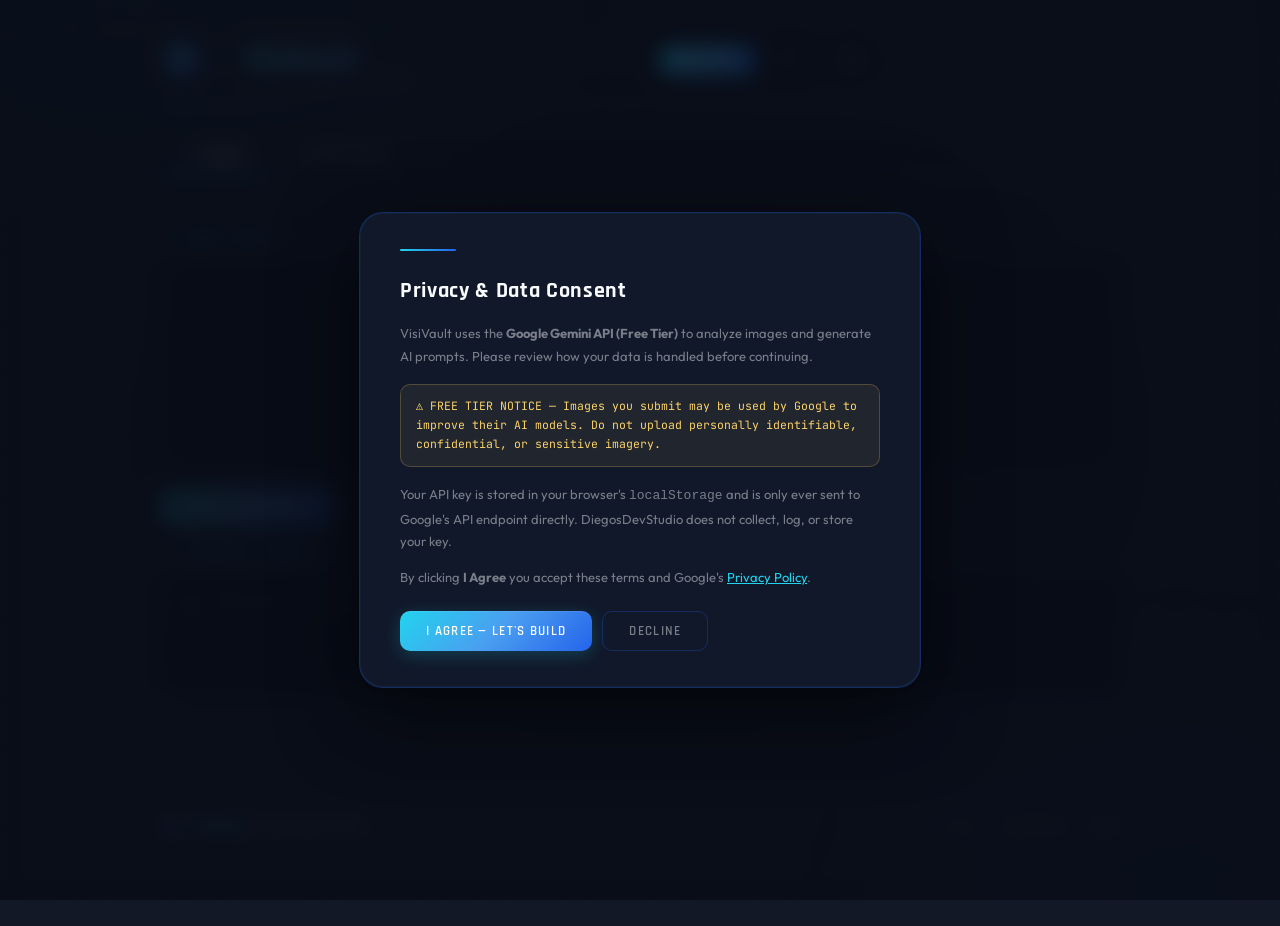
==== index.html @ dee6cfc8 "Update index.html" ====
<!DOCTYPE html>

<html lang="en">
<head>
  <meta charset="UTF-8" />
  <meta name="viewport" content="width=device-width, initial-scale=1.0" />
  <title>VisiVault — DiegosDevStudio</title>
  <link rel="preconnect" href="https://fonts.googleapis.com" />
  <link rel="preconnect" href="https://fonts.gstatic.com" crossorigin />
  <link href="https://fonts.googleapis.com/css2?family=Rajdhani:wght@400;500;600;700&family=JetBrains+Mono:ital,wght@0,300;0,400;0,500;1,300&family=Outfit:wght@300;400;500;600;700;800&display=swap" rel="stylesheet" />
  <style>
    /* ═══════════════════════════════════════════════════
       DIEGOSDEVSTUDIO — Official Brand Design System
       Logo palette: #22D3EE (electric cyan) to #2563EB (royal blue)
       Background: #121826 deep charcoal/slate
       Text: #F8FAFC off-white/silver
    ═══════════════════════════════════════════════════ */
    :root {
      --bg:          #121826;
      --bg-deep:     #0c1120;
      --surface:     rgba(22, 32, 54, 0.72);
      --surface-s:   #16203a;
      --surface2:    rgba(28, 40, 68, 0.55);
      --border:      rgba(37, 99, 235, 0.28);
      --border-hi:   rgba(34, 211, 238, 0.22);
      --border-glow: rgba(34, 211, 238, 0.5);
      --cyan:        #22D3EE;
      --royal:       #2563EB;
      --cyan-faint:  rgba(34, 211, 238, 0.10);
      --royal-faint: rgba(37,  99, 235, 0.10);
      --text:        #F8FAFC;
      --muted:       rgba(248,250,252,0.45);
      --dim:         rgba(248,250,252,0.22);
      --success:     #34D399;
      --error:       #F87171;
      --warn:        #FBD26A;
      --r:           10px;
      --rl:          18px;
      --rxl:         24px;
      --fd:          'Rajdhani', sans-serif;
      --fu:          'Outfit', sans-serif;
      --fm:          'JetBrains Mono', monospace;
    }

```
*, *::before, *::after { box-sizing: border-box; margin: 0; padding: 0; }
html { scroll-behavior: smooth; }
body {
  background: var(--bg);
  color: var(--text);
  font-family: var(--fu);
  font-size: 14px;
  line-height: 1.65;
  min-height: 100vh;
  overflow-x: hidden;
  -webkit-font-smoothing: antialiased;
}

/* ── Background Layers ─────────────────────────── */
#bg {
  position: fixed; inset: 0; z-index: 0; pointer-events: none;
  /* Subtle grid matching logo's precision aesthetic */
  background-image:
    linear-gradient(rgba(34,211,238,0.016) 1px, transparent 1px),
    linear-gradient(90deg, rgba(34,211,238,0.016) 1px, transparent 1px);
  background-size: 48px 48px;
}
#bg::before {
  content: '';
  position: absolute; inset: 0;
  background:
    radial-gradient(ellipse 70% 50% at 10% 0%,   rgba(34,211,238,0.06) 0%, transparent 55%),
    radial-gradient(ellipse 55% 65% at 92% 100%, rgba(37, 99,235,0.07) 0%, transparent 55%),
    radial-gradient(ellipse 40% 40% at 50% 48%,  rgba(12, 17, 32,0.95) 0%, transparent 100%);
}
/* Film grain noise */
#grain {
  position: fixed; inset: 0; z-index: 0; pointer-events: none; opacity: 0.45;
  background-image: url("data:image/svg+xml,%3Csvg xmlns='http://www.w3.org/2000/svg' width='250' height='250'%3E%3Cfilter id='n'%3E%3CfeTurbulence type='fractalNoise' baseFrequency='0.88' numOctaves='4' stitchTiles='stitch'/%3E%3C/filter%3E%3Crect width='250' height='250' filter='url(%23n)' opacity='0.04'/%3E%3C/svg%3E");
  background-size: 250px 250px;
}

/* ── App Wrapper ───────────────────────────────── */
#app { position:relative; z-index:1; max-width:960px; margin:0 auto; padding:0 24px 80px; }

/* ── Header ────────────────────────────────────── */
header {
  display: flex; align-items: center; justify-content: space-between;
  padding: 28px 0 22px;
  border-bottom: 1px solid var(--border);
  position: relative;
}
/* Cyan underline accent matching logo gradient */
header::after {
  content: '';
  position: absolute; bottom: -1px; left: 0; width: 200px; height: 1px;
  background: linear-gradient(90deg, var(--cyan), var(--royal), transparent);
}

/* Logo */
.logo { display:flex; align-items:center; gap:14px; }
.logo-svg { width:46px; height:46px; flex-shrink:0; }
.logo-text { display:flex; flex-direction:column; gap:1px; line-height:1; }
.logo-studio {
  font-family: var(--fm); font-size:9px; letter-spacing:0.22em;
  text-transform:uppercase; color:var(--muted);
}
.logo-name {
  font-family: var(--fd); font-weight:700; font-size:28px; letter-spacing:0.04em;
  background: linear-gradient(130deg, var(--cyan) 0%, #5aabf5 45%, var(--royal) 100%);
  -webkit-background-clip:text; -webkit-text-fill-color:transparent; background-clip:text;
}
.logo-tag {
  font-family: var(--fm); font-size:9px; letter-spacing:0.1em;
  color:var(--dim); -webkit-text-fill-color:var(--dim);
}

/* Controls */
.hdr-right { display:flex; align-items:center; gap:10px; }

.toggle {
  display:flex;
  background: rgba(10,15,28,0.85);
  border: 1px solid var(--border);
  border-radius: 999px; padding:3px;
  backdrop-filter: blur(10px);
}
.tog-btn {
  font-family:var(--fd); font-weight:600; font-size:13px;
  letter-spacing:0.1em; text-transform:uppercase;
  padding:6px 18px; border-radius:999px; border:none; cursor:pointer;
  background:transparent; color:var(--muted); transition:all 0.24s ease;
}
.tog-btn.on {
  background: linear-gradient(135deg, var(--cyan), var(--royal));
  color:#fff;
  box-shadow: 0 2px 14px rgba(34,211,238,0.28);
}

.gear {
  width:38px; height:38px; border-radius:50%; cursor:pointer;
  background: rgba(10,15,28,0.85); border: 1px solid var(--border);
  color:var(--muted); display:grid; place-items:center;
  transition:all 0.2s; backdrop-filter:blur(10px);
}
.gear:hover { border-color:var(--cyan); color:var(--cyan); box-shadow:0 0 14px rgba(34,211,238,0.18); }
.gear svg { width:16px; height:16px; }

/* ── Tabs ──────────────────────────────────────── */
.tabs { display:flex; margin-top:28px; border-bottom:1px solid var(--border); }
.tab {
  font-family:var(--fd); font-weight:600; font-size:13px;
  letter-spacing:0.12em; text-transform:uppercase;
  padding:12px 26px; border:none; cursor:pointer;
  background:transparent; color:var(--muted);
  position:relative; transition:color 0.2s;
}
.tab::after {
  content:''; position:absolute; bottom:-1px; left:0; right:0; height:2px;
  background: linear-gradient(90deg, var(--cyan), var(--royal));
  transform:scaleX(0); transform-origin:left;
  transition:transform 0.32s cubic-bezier(.22,1,.36,1);
}
.tab.on { color:var(--text); }
.tab.on::after { transform:scaleX(1); }
.tab-dot {
  display:inline-block; width:5px; height:5px; border-radius:50%;
  background:linear-gradient(135deg,var(--cyan),var(--royal));
  margin-right:8px; vertical-align:middle;
  opacity:0; transform:scale(0); transition:all 0.2s;
}
.tab.on .tab-dot { opacity:1; transform:scale(1); }

/* ── Panels ────────────────────────────────────── */
.panel { display:none; padding-top:32px; animation:fadeUp 0.34s ease; }
.panel.on { display:block; }
@keyframes fadeUp { from{opacity:0;transform:translateY(14px)} to{opacity:1;transform:translateY(0)} }

/* ── Glassmorphism Card ────────────────────────── */
.glass {
  background: var(--surface);
  backdrop-filter: blur(18px) saturate(1.5);
  -webkit-backdrop-filter: blur(18px) saturate(1.5);
  border: 1px solid var(--border);
  border-radius: var(--rl);
}
.glass2 {
  background: var(--surface2);
  backdrop-filter: blur(8px);
  -webkit-backdrop-filter: blur(8px);
  border: 1px solid var(--border-hi);
  border-radius: var(--r);
}

/* ── Section Label ─────────────────────────────── */
.lbl {
  font-family:var(--fm); font-size:10px; font-weight:500;
  letter-spacing:0.2em; text-transform:uppercase; color:var(--cyan);
  display:flex; align-items:center; gap:10px; margin-bottom:12px;
}
.lbl::before { content:''; display:block; width:14px; height:1px; background:var(--cyan); flex-shrink:0; }
.lbl::after  { content:''; flex:1; height:1px; background:linear-gradient(90deg,var(--border),transparent); }

/* ── Upload Zone ───────────────────────────────── */
.upload {
  border: 1.5px dashed var(--border);
  border-radius: var(--rl);
  background: rgba(10,15,28,0.55);
  min-height: 210px;
  display:flex; flex-direction:column; align-items:center; justify-content:center;
  gap:10px; cursor:pointer; position:relative; overflow:hidden;
  transition:all 0.24s ease;
}
.upload:hover, .upload.drag { border-color:var(--cyan); background:rgba(34,211,238,0.04); box-shadow:0 0 28px rgba(34,211,238,0.06) inset; }
.upload input { position:absolute; inset:0; opacity:0; cursor:pointer; z-index:2; }
.up-icon {
  width:56px; height:56px; border-radius:14px;
  background:var(--cyan-faint); border:1px solid var(--border);
  display:grid; place-items:center; font-size:22px; transition:all 0.2s;
}
.upload:hover .up-icon { border-color:var(--border-hi); background:rgba(34,211,238,0.1); }
.up-ttl { font-family:var(--fd); font-weight:600; font-size:15px; letter-spacing:.05em; color:var(--muted); }
.up-sub { font-family:var(--fm); font-size:10px; color:var(--dim); }
#prevImg { max-width:100%; max-height:280px; border-radius:var(--r); object-fit:contain; display:none; z-index:1; }

/* ── Buttons ───────────────────────────────────── */
.btn {
  font-family:var(--fd); font-weight:600; font-size:13px;
  letter-spacing:0.1em; text-transform:uppercase;
  padding:11px 26px; border-radius:var(--r); border:none; cursor:pointer;
  transition:all 0.22s ease; display:inline-flex; align-items:center; gap:8px; white-space:nowrap;
}
.btn-g {
  background: linear-gradient(135deg, var(--cyan) 0%, #4a9ff0 50%, var(--royal) 100%);
  color:#fff;
  box-shadow: 0 4px 18px rgba(34,211,238,0.22), 0 1px 0 rgba(255,255,255,0.08) inset;
}
.btn-g:hover:not(:disabled) { transform:translateY(-2px); box-shadow:0 8px 28px rgba(34,211,238,0.32); }
.btn-g:disabled { opacity:.4; cursor:not-allowed; transform:none; }
.btn-o {
  background:transparent; border:1px solid var(--border); color:var(--muted);
}
.btn-o:hover { border-color:var(--cyan); color:var(--cyan); }
.btn-gh { background:transparent; color:var(--muted); padding:8px 12px; }
.btn-gh:hover { color:var(--text); }

/* ── Inputs ────────────────────────────────────── */
textarea, input[type=text], input[type=password] {
  width:100%;
  background:rgba(10,15,28,0.75); border:1px solid var(--border);
  border-radius:var(--r); color:var(--text);
  font-family:var(--fm); font-size:12.5px; line-height:1.7;
  padding:13px 16px; resize:vertical; outline:none;
  transition:border-color 0.2s, box-shadow 0.2s;
  backdrop-filter:blur(4px);
}
textarea:focus, input:focus { border-color:var(--cyan); box-shadow:0 0 0 3px rgba(34,211,238,0.08); }
textarea::placeholder, input::placeholder { color:var(--dim); }

/* ── Output ────────────────────────────────────── */
.out-wrap { position:relative; }
.out {
  background:rgba(10,15,28,0.8); border:1px solid var(--border); border-radius:var(--r);
  padding:16px 46px 16px 16px;
  font-family:var(--fm); font-size:12.5px; line-height:1.78; color:var(--text);
  min-height:88px; white-space:pre-wrap; word-break:break-word; transition:border-color 0.2s;
}
.out.mt { color:var(--dim); font-style:italic; }
.out.set { border-color:rgba(34,211,238,0.25); }
.cpbtn {
  position:absolute; top:10px; right:10px;
  background:var(--surface-s); border:1px solid var(--border);
  color:var(--muted); border-radius:6px; padding:4px 10px;
  font-family:var(--fm); font-size:10px; letter-spacing:0.1em;
  cursor:pointer; transition:all 0.18s;
}
.cpbtn:hover { border-color:var(--cyan); color:var(--cyan); }

/* ── Pro Panel ─────────────────────────────────── */
.pro { display:none; margin-top:24px; border-top:1px solid var(--border); padding-top:22px; animation:fadeUp 0.3s ease; }
.pro.on { display:block; }
.pro-lbl {
  font-family:var(--fm); font-size:10px; font-weight:500;
  letter-spacing:0.2em; text-transform:uppercase; color:var(--royal);
  display:flex; align-items:center; gap:8px; margin-bottom:12px;
}
.pro-lbl::before { content:'⚡'; font-size:12px; }

.chips { display:flex; flex-wrap:wrap; gap:7px; margin-bottom:10px; }
.chip {
  font-family:var(--fm); font-size:10px; letter-spacing:0.08em;
  padding:5px 11px; border-radius:6px;
  background:var(--royal-faint); border:1px solid rgba(37,99,235,0.22);
  color:var(--muted); cursor:pointer; transition:all 0.18s; user-select:none;
}
.chip:hover { border-color:var(--cyan-faint); color:rgba(34,211,238,.8); }
.chip.on {
  background:linear-gradient(135deg,rgba(34,211,238,0.13),rgba(37,99,235,0.13));
  border-color:var(--cyan); color:var(--cyan);
  box-shadow:0 0 8px rgba(34,211,238,0.12);
}
.pro-grid { display:grid; grid-template-columns:1fr 1fr; gap:16px; }
@media(max-width:580px){ .pro-grid{grid-template-columns:1fr} }

/* ── Loader ────────────────────────────────────── */
.ld { display:none; align-items:center; gap:10px; margin-top:12px; }
.ld.on { display:flex; }
.spin {
  width:16px; height:16px; border-radius:50%;
  border:2px solid rgba(34,211,238,.15); border-top-color:var(--cyan);
  animation:rot .65s linear infinite;
}
@keyframes rot { to{transform:rotate(360deg)} }
.ld-txt { font-family:var(--fm); font-size:11px; color:var(--muted); }

/* ── Status ────────────────────────────────────── */
.st { font-family:var(--fm); font-size:11px; padding:8px 12px; border-radius:7px; margin-top:8px; }
.ok  { background:rgba(52,211,153,0.08); color:var(--success); border:1px solid rgba(52,211,153,0.2); }
.err { background:rgba(248,113,113,0.08); color:var(--error);  border:1px solid rgba(248,113,113,0.2); }

/* ── Scene Cards ───────────────────────────────── */
.scenes { display:flex; flex-direction:column; gap:12px; margin-top:24px; }
.sc {
  display:grid; grid-template-columns:50px 1fr; gap:14px; align-items:start;
  padding:16px 18px;
  animation:fadeUp 0.4s ease both;
}
.sc:nth-child(2){animation-delay:.06s}
.sc:nth-child(3){animation-delay:.12s}
.sc:nth-child(4){animation-delay:.18s}
.sc:nth-child(5){animation-delay:.24s}
.sc-num {
  width:42px; height:42px; border-radius:10px;
  background:linear-gradient(135deg,var(--cyan),var(--royal));
  display:grid; place-items:center;
  font-family:var(--fd); font-weight:700; font-size:16px; color:#fff; flex-shrink:0;
  box-shadow:0 4px 12px rgba(34,211,238,0.22);
}
.sc-lbl { font-family:var(--fm); font-size:10px; letter-spacing:.12em; text-transform:uppercase; color:var(--cyan); margin-bottom:5px; }
.sc-txt { font-size:13px; color:var(--text); line-height:1.7; }

/* ── Modals ────────────────────────────────────── */
.modal-bg {
  position:fixed; inset:0; z-index:200;
  background:rgba(8,12,22,0.8); backdrop-filter:blur(10px); -webkit-backdrop-filter:blur(10px);
  display:grid; place-items:center; animation:fi 0.18s ease;
}
@keyframes fi { from{opacity:0} to{opacity:1} }
.modal {
  background:rgba(18,26,44,0.96); backdrop-filter:blur(28px); -webkit-backdrop-filter:blur(28px);
  border:1px solid var(--border); border-radius:var(--rxl);
  padding:36px 40px; max-width:480px; width:92%;
  box-shadow:0 24px 80px rgba(0,0,0,0.55), 0 0 0 1px rgba(34,211,238,0.05) inset;
  animation:mi 0.3s cubic-bezier(.22,1,.36,1);
}
@keyframes mi { from{opacity:0;transform:translateY(18px) scale(.97)} to{opacity:1;transform:translateY(0) scale(1)} }
/* Cyan top bar matching logo gradient */
.modal::before {
  content:''; display:block; height:2px; width:56px;
  background:linear-gradient(90deg,var(--cyan),var(--royal)); border-radius:2px; margin-bottom:22px;
}
.modal h2 { font-family:var(--fd); font-weight:700; font-size:22px; letter-spacing:.03em; margin-bottom:12px; }
.modal p { font-size:13px; color:var(--muted); line-height:1.75; margin-bottom:10px; }
.m-warn {
  background:rgba(251,210,106,0.07); border:1px solid rgba(251,210,106,0.22);
  border-radius:var(--r); padding:12px 15px;
  font-family:var(--fm); font-size:11.5px; color:var(--warn); margin:16px 0; line-height:1.65;
}
.m-err {
  background:rgba(248,113,113,0.07); border:1px solid rgba(248,113,113,0.22);
  border-radius:var(--r); padding:12px 15px;
  font-family:var(--fm); font-size:11.5px; color:var(--error); margin:16px 0; line-height:1.65;
}
.m-foot { display:flex; gap:10px; margin-top:22px; flex-wrap:wrap; }
.ilbl {
  font-family:var(--fm); font-size:10px; letter-spacing:.16em; text-transform:uppercase;
  color:var(--muted); display:block; margin-bottom:8px;
}

/* ── Footer ────────────────────────────────────── */
footer {
  border-top:1px solid var(--border); margin-top:72px; padding-top:24px;
  display:flex; align-items:center; justify-content:space-between; flex-wrap:wrap; gap:12px;
}
.ft-left { display:flex; align-items:center; gap:10px; }
.ft-logo { width:22px; height:22px; }
.ft-brand { font-family:var(--fd); font-weight:600; font-size:13px; color:var(--muted); letter-spacing:.05em; }
.ft-brand strong { color:var(--cyan); font-weight:700; }
.ft-links { display:flex; gap:20px; }
.ft-links a { font-family:var(--fm); font-size:10px; letter-spacing:.12em; text-transform:uppercase; color:var(--dim); text-decoration:none; transition:color 0.2s; }
.ft-links a:hover { color:var(--cyan); }

@media(max-width:640px){
  header { flex-wrap:wrap; gap:14px; }
  .logo-name { font-size:22px; }
  .tab { padding:10px 14px; font-size:11px; }
  .modal { padding:28px 22px; }
}
.flex { display:flex; } .aic { align-items:center; } .g10 { gap:10px; }
.mt12{margin-top:12px} .mt16{margin-top:16px} .mt20{margin-top:20px}
.hidden { display:none !important; }
a { color:var(--cyan); }
```

  </style>
</head>
<body>

<div id="bg" aria-hidden="true"></div>
<div id="grain" aria-hidden="true"></div>

<!-- ══ CONSENT MODAL ══ -->

<div class="modal-bg" id="mConsent" role="dialog" aria-modal="true" aria-labelledby="ct">
  <div class="modal">
    <h2 id="ct">Privacy &amp; Data Consent</h2>
    <p>VisiVault uses the <strong>Google Gemini API (Free Tier)</strong> to analyze images and generate AI prompts. Please review how your data is handled before continuing.</p>
    <div class="m-warn">⚠ FREE TIER NOTICE — Images you submit may be used by Google to improve their AI models. Do not upload personally identifiable, confidential, or sensitive imagery.</div>
    <p>Your API key is stored in your browser's <code>localStorage</code> and is only ever sent to Google's API endpoint directly. DiegosDevStudio does not collect, log, or store your key.</p>
    <p>By clicking <strong>I Agree</strong> you accept these terms and Google's <a href="https://policies.google.com/privacy" target="_blank">Privacy Policy</a>.</p>
    <div class="m-foot">
      <button class="btn btn-g" id="cAgree">I Agree — Let's Build</button>
      <button class="btn btn-o" id="cDecline">Decline</button>
    </div>
  </div>
</div>

<!-- ══ SETTINGS MODAL ══ -->

<div class="modal-bg hidden" id="mSettings" role="dialog" aria-modal="true" aria-labelledby="st">
  <div class="modal">
    <h2 id="st">API Settings</h2>
    <div class="m-err">🔑 SECURITY WARNING — Your key is stored as plain text in browser <code>localStorage</code>. Do not use VisiVault on shared or public devices. Clear browser storage after use on untrusted machines. Never share your API key.</div>
    <label class="ilbl" for="apiKey">Gemini API Key</label>
    <input type="password" id="apiKey" placeholder="AIzaSy…" autocomplete="off" spellcheck="false"/>
    <p style="font-family:var(--fm);font-size:10.5px;color:var(--dim);margin-top:8px;">
      Free key → <a href="https://aistudio.google.com/app/apikey" target="_blank">aistudio.google.com</a>
    </p>
    <div class="m-foot">
      <button class="btn btn-g"  id="saveKey">Save Key</button>
      <button class="btn btn-o"  id="clearKey">Clear Key</button>
      <button class="btn btn-gh" id="closeSet">Cancel</button>
    </div>
  </div>
</div>

<!-- ══ APP ══ -->

<div id="app">

  <header>
    <div class="logo">
      <!-- SVG recreation of the {D> mark with official cyan→royal gradient -->
      <svg class="logo-svg" viewBox="0 0 46 46" fill="none" xmlns="http://www.w3.org/2000/svg" aria-label="DiegosDevStudio {D> logo">
        <defs>
          <linearGradient id="G1" x1="0" y1="0" x2="46" y2="46" gradientUnits="userSpaceOnUse">
            <stop offset="0%"   stop-color="#22D3EE"/>
            <stop offset="52%"  stop-color="#4a9ff0"/>
            <stop offset="100%" stop-color="#2563EB"/>
          </linearGradient>
          <linearGradient id="G2" x1="4" y1="8" x2="24" y2="38" gradientUnits="userSpaceOnUse">
            <stop offset="0%"   stop-color="#22D3EE" stop-opacity=".95"/>
            <stop offset="100%" stop-color="#2563EB"/>
          </linearGradient>
          <filter id="glow" x="-20%" y="-20%" width="140%" height="140%">
            <feGaussianBlur stdDeviation="1.5" result="blur"/>
            <feMerge><feMergeNode in="blur"/><feMergeNode in="SourceGraphic"/></feMerge>
          </filter>
        </defs>
        <!-- Background circle — matches logo dark slate -->
        <circle cx="23" cy="23" r="22" fill="#151f36"/>
        <circle cx="23" cy="23" r="22" fill="url(#G1)" fill-opacity=".07"/>
        <!-- Subtle inner glow ring -->
        <circle cx="23" cy="23" r="21.5" stroke="url(#G1)" stroke-width=".5" stroke-opacity=".25"/>
        <!-- { curly brace — left element of logo -->
        <path d="M15 10.5
                 C12.5 10.5 11.5 11.8 11.5 13.8
                 L11.5 17.5
                 C11.5 19.5 10.5 20.5 9 21.5
                 C9 21.8 9 22.2 9 22.5
                 C10.5 23.5 11.5 24.5 11.5 26.5
                 L11.5 30.2
                 C11.5 32.2 12.5 33.5 15 33.5"
              stroke="url(#G2)" stroke-width="2.4" stroke-linecap="round" stroke-linejoin="round" fill="none" filter="url(#glow)"/>
        <!-- D outer form -->
        <path d="M19 11.5
                 L23 11.5
                 C30.5 11.5 35 15.8 35 23
                 C35 30.2 30.5 34.5 23 34.5
                 L19 34.5
                 L19 11.5 Z"
              stroke="url(#G1)" stroke-width="2.4" stroke-linejoin="round" fill="none" filter="url(#glow)"/>
        <!-- > play arrow — center of logo -->
        <path d="M21 17.5 L30 23 L21 28.5 Z"
              fill="url(#G1)" filter="url(#glow)"/>
      </svg>

```
  <div class="logo-text">
    <span class="logo-studio">DiegosDevStudio</span>
    <span class="logo-name">VisiVault</span>
    <span class="logo-tag">Prompt Engineering Powerhouse</span>
  </div>
</div>

<div class="hdr-right">
  <div class="toggle" role="group" aria-label="Experience mode">
    <button class="tog-btn on" id="btnB" onclick="setMode('beginner')">Beginner</button>
    <button class="tog-btn"    id="btnP" onclick="setMode('pro')">Pro</button>
  </div>
  <button class="gear" onclick="openSettings()" aria-label="Settings">
    <svg viewBox="0 0 20 20" fill="currentColor">
      <path fill-rule="evenodd" d="M11.49 3.17c-.38-1.56-2.6-1.56-2.98 0a1.532 1.532 0 01-2.286.948c-1.372-.836-2.942.734-2.106 2.106.54.886.061 2.042-.947 2.287-1.561.379-1.561 2.6 0 2.978a1.532 1.532 0 01.947 2.287c-.836 1.372.734 2.942 2.106 2.106a1.532 1.532 0 012.287.947c.379 1.561 2.6 1.561 2.978 0a1.533 1.533 0 012.287-.947c1.372.836 2.942-.734 2.106-2.106a1.533 1.533 0 01.947-2.287c1.561-.379 1.561-2.6 0-2.978a1.532 1.532 0 01-.947-2.287c.836-1.372-.734-2.942-2.106-2.106a1.532 1.532 0 01-2.287-.947zM10 13a3 3 0 100-6 3 3 0 000 6z" clip-rule="evenodd"/>
    </svg>
  </button>
</div>
```

  </header>

  <nav class="tabs" role="tablist">
    <button class="tab on" id="tv" role="tab" aria-selected="true"  onclick="switchTab('v')"><span class="tab-dot"></span>Vision</button>
    <button class="tab"    id="ts" role="tab" aria-selected="false" onclick="switchTab('s')"><span class="tab-dot"></span>Storyboard</button>
  </nav>

  <!-- ══ VISION TAB ══ -->

  <section class="panel on" id="pv" role="tabpanel">

```
<div class="lbl">Image Input</div>

<div class="upload glass2" id="upZone"
     ondragover="dragOn(event)" ondrop="doDrop(event)" ondragleave="dragOff()">
  <input type="file" id="imgIn" accept="image/*" onchange="onFile(event)"/>
  <div id="upPH" style="display:flex;flex-direction:column;align-items:center;gap:10px">
    <div class="up-icon">📸</div>
    <div class="up-ttl">Drop an image or click to browse</div>
    <div class="up-sub">JPEG · PNG · WEBP · max 10 MB</div>
  </div>
  <img id="prevImg" alt="Preview"/>
</div>

<div class="flex aic g10 mt16">
  <button class="btn btn-g" id="aBtn" onclick="doAnalyze()" disabled>
    <svg width="14" height="14" viewBox="0 0 20 20" fill="currentColor"><path d="M10 2a8 8 0 100 16A8 8 0 0010 2zm0 14a6 6 0 110-12 6 6 0 010 12zm-1-9a1 1 0 012 0v3l2.5 1.5a1 1 0 01-1 1.73L10 11.77V7z"/></svg>
    Analyze Image
  </button>
  <button class="btn btn-o hidden" id="clrBtn" onclick="clearImg()">Clear</button>
</div>

<div class="ld" id="vLd"><div class="spin"></div><span class="ld-txt">Gemini is reading your image…</span></div>
<div id="vSt"></div>

<div class="mt20">
  <div class="lbl">Technical Prompt</div>
  <div class="out-wrap">
    <div class="out mt glass2" id="vOut">Your 100-word technical prompt will appear here…</div>
    <button class="cpbtn hidden" id="cpV" onclick="cp('vOut','cpV')">COPY</button>
  </div>
</div>

<!-- PRO — Vision -->
<div class="pro" id="proV">
  <div class="pro-lbl">Pro Enhancers</div>
  <div class="lbl" style="margin-bottom:8px">Technical Enhancers</div>
  <div class="chips" id="chV"></div>
  <textarea id="enhV" rows="2" placeholder="8k, raw photo, cinematic, Kodachrome, 35mm…"></textarea>
  <div class="lbl mt16" style="margin-bottom:8px">Negative Prompts</div>
  <textarea id="negV" rows="2" placeholder="blurry, watermark, low quality, jpeg artifacts…"></textarea>
  <div class="flex aic g10 mt16">
    <button class="btn btn-g" onclick="buildFinal()">⚡ Build Final Prompt</button>
  </div>
  <div class="mt12">
    <div class="lbl" style="margin-bottom:8px">Final Composed Prompt</div>
    <div class="out-wrap">
      <div class="out mt glass2" id="vFin">Final prompt will appear here…</div>
      <button class="cpbtn hidden" id="cpVF" onclick="cp('vFin','cpVF')">COPY</button>
    </div>
  </div>
</div>
```

  </section>

  <!-- ══ STORYBOARD TAB ══ -->

  <section class="panel" id="ps" role="tabpanel">

```
<div class="lbl">Video Premise</div>
<textarea id="premise" rows="4"
  placeholder="Describe your video concept… e.g. 'A lone astronaut discovers an abandoned greenhouse on Mars, tending to the last living plants as Earth memories surface in slow dissolves.'"></textarea>

<div class="flex aic g10 mt16">
  <button class="btn btn-g" id="sBtn" onclick="doStory()">
    <svg width="14" height="14" viewBox="0 0 20 20" fill="currentColor"><path d="M2 6a2 2 0 012-2h12a2 2 0 012 2v2a2 2 0 01-2 2H4a2 2 0 01-2-2V6zm0 6a2 2 0 012-2h12a2 2 0 012 2v2a2 2 0 01-2 2H4a2 2 0 01-2-2v-2z"/></svg>
    Generate 5 Scenes
  </button>
</div>

<div class="ld" id="sLd"><div class="spin"></div><span class="ld-txt">Crafting your 5-scene storyboard…</span></div>
<div id="sSt"></div>
<div class="scenes" id="scList"></div>

<!-- PRO — Storyboard -->
<div class="pro" id="proS">
  <div class="pro-lbl">Pro Options</div>
  <div class="pro-grid">
    <div>
      <div class="lbl" style="margin-bottom:8px">Style Enhancers</div>
      <div class="chips" id="chS"></div>
      <textarea id="enhS" rows="2" placeholder="cinematic, ARRI Alexa, 4K, anamorphic…"></textarea>
    </div>
    <div>
      <div class="lbl" style="margin-bottom:8px">Negative Prompts</div>
      <textarea id="negS" rows="2" placeholder="shaky cam, stock footage look, poor lighting…"></textarea>
    </div>
  </div>
</div>
```

  </section>

  <footer>
    <div class="ft-left">
      <!-- Inline footer mini-logo -->
      <svg class="ft-logo" viewBox="0 0 46 46" fill="none" xmlns="http://www.w3.org/2000/svg" aria-hidden="true">
        <defs>
          <linearGradient id="FG" x1="0" y1="0" x2="46" y2="46" gradientUnits="userSpaceOnUse">
            <stop offset="0%"   stop-color="#22D3EE"/>
            <stop offset="100%" stop-color="#2563EB"/>
          </linearGradient>
        </defs>
        <circle cx="23" cy="23" r="22" fill="#151f36"/>
        <path d="M15 10.5 C12.5 10.5 11.5 11.8 11.5 13.8 L11.5 17.5 C11.5 19.5 10.5 20.5 9 22.5 C10.5 23.5 11.5 24.5 11.5 26.5 L11.5 30.2 C11.5 32.2 12.5 33.5 15 33.5"
              stroke="url(#FG)" stroke-width="2.2" stroke-linecap="round" fill="none"/>
        <path d="M19 11.5 L23 11.5 C30.5 11.5 35 15.8 35 23 C35 30.2 30.5 34.5 23 34.5 L19 34.5 L19 11.5 Z"
              stroke="url(#FG)" stroke-width="2.2" stroke-linejoin="round" fill="none"/>
        <path d="M21 17.5 L30 23 L21 28.5 Z" fill="url(#FG)"/>
      </svg>
      <div class="ft-brand"><strong>VisiVault</strong> by DiegosDevStudio</div>
    </div>
    <div class="ft-links">
      <a href="LICENSE"        target="_blank">License</a>
      <a href="CONTRIBUTING.md" target="_blank">Contribute</a>
      <a href="README.md"      target="_blank">Docs</a>
    </div>
  </footer>

</div>

<script>
/* ════════════════════════════════════════════════
   VisiVault v2 — DiegosDevStudio Brand Update
   © 2025 DiegosDevStudio — MIT License
════════════════════════════════════════════════ */

// ── State ─────────────────────────────────────
let mode='beginner', b64=null, mime=null;

const CHIPS_V  = ['8k','raw photo','cinematic','Kodachrome','f/1.4','golden hour','film grain','HDR','35mm lens','Fujifilm XT4'];
const CHIPS_SB = ['cinematic','4K','slow motion','ARRI Alexa','anamorphic','drone shot','handheld','cross-cut','golden hour'];

const g = id => document.getElementById(id);
const show = id => g(id).classList.remove('hidden');
const hide = id => g(id).classList.add('hidden');

// ── Boot ──────────────────────────────────────
document.addEventListener('DOMContentLoaded', () => {
  mkChips('chV', 'enhV', CHIPS_V);
  mkChips('chS', 'enhS', CHIPS_SB);
  if (localStorage.getItem('vv_c') === '1') hide('mConsent');
});

// ── Consent ───────────────────────────────────
g('cAgree').onclick = () => { localStorage.setItem('vv_c','1'); hide('mConsent'); };
g('cDecline').onclick = () => {
  g('mConsent').innerHTML = `<div class="modal" style="text-align:center">
    <div style="font-size:36px;margin-bottom:12px">🚫</div>
    <div style="font-family:var(--fd);font-size:18px;font-weight:700;margin-bottom:10px">Consent Required</div>
    <div style="font-size:13px;color:var(--muted)">VisiVault requires your consent to use the Gemini API.<br>Reload the page to try again.</div>
  </div>`;
};

// ── Settings ──────────────────────────────────
function openSettings() {
  const k = localStorage.getItem('vv_k');
  if (k) g('apiKey').value = k;
  show('mSettings');
}
g('closeSet').onclick = () => { hide('mSettings'); g('apiKey').value=''; };
g('mSettings').onclick = e => { if(e.target===g('mSettings')){ hide('mSettings'); g('apiKey').value=''; } };
g('saveKey').onclick = () => {
  const k = g('apiKey').value.trim();
  if(!k){ toast('Enter a valid API key.'); return; }
  localStorage.setItem('vv_k', k);
  hide('mSettings'); g('apiKey').value='';
  toast('✓ API key saved.');
};
g('clearKey').onclick = () => {
  localStorage.removeItem('vv_k');
  g('apiKey').value='';
  toast('Key cleared.');
};

// ── Mode ──────────────────────────────────────
function setMode(m) {
  mode=m;
  g('btnB').classList.toggle('on', m==='beginner');
  g('btnP').classList.toggle('on', m==='pro');
  document.querySelectorAll('.pro').forEach(p=>p.classList.toggle('on',m==='pro'));
}

// ── Tabs ──────────────────────────────────────
function switchTab(t) {
  ['v','s'].forEach(id=>{
    g(`t${id}`).classList.toggle('on',id===t);
    g(`t${id}`).setAttribute('aria-selected',id===t);
    g(`p${id}`).classList.toggle('on',id===t);
  });
}

// ── Files ─────────────────────────────────────
function onFile(e)   { loadF(e.target.files[0]); }
function dragOn(e)   { e.preventDefault(); g('upZone').classList.add('drag'); }
function dragOff()   { g('upZone').classList.remove('drag'); }
function doDrop(e)   { e.preventDefault(); dragOff(); const f=e.dataTransfer.files[0]; if(f?.type.startsWith('image/')) loadF(f); }

function loadF(f) {
  if(!f) return;
  if(f.size>10*1024*1024){ setSt('vSt','File too large. Max 10 MB.','err'); return; }
  const r=new FileReader();
  r.onload=e=>{
    const s=e.target.result; mime=f.type; b64=s.split(',')[1];
    const img=g('prevImg'); img.src=s; img.style.display='block';
    g('upPH').style.display='none';
    g('aBtn').disabled=false; show('clrBtn');
  };
  r.readAsDataURL(f);
}

function clearImg(){
  b64=mime=null;
  const img=g('prevImg'); img.style.display='none'; img.src='';
  g('upPH').style.display='flex';
  g('aBtn').disabled=true; hide('clrBtn'); g('imgIn').value='';
  setOut('vOut','',true); g('vSt').innerHTML='';
}

// ── Key Guard ─────────────────────────────────
function getKey(){ const k=localStorage.getItem('vv_k'); if(!k){ openSettings(); throw new Error('Add your Gemini API key in ⚙ Settings.'); } return k; }

// ── Vision ────────────────────────────────────
async function doAnalyze() {
  if (!b64) return;
  let key; 
  try { key = getKey(); } catch (e) { setSt('vSt', e.message, 'err'); return; }
  
  const btn = g('aBtn');
  btn.disabled = true;
  ldOn('vLd', true);
  g('vSt').innerHTML = '';

  const sys = `You are a master AI prompt engineer for Stable Diffusion, Midjourney, and Sora. 
Analyze the provided image. Output a SINGLE PARAGRAPH of exactly ~100 words as a Technical Prompt covering:
- Specific lighting setup, Camera gear & lens, Textures & materials, Composition & framing.
Output ONLY the prompt — no labels, no preamble.`;

  let attempts = 0;
  const maxAttempts = 3;

  while (attempts < maxAttempts) {
    try {
      // Note the update to gemini-2.0-flash here as well
      const res = await fetch(`https://generativelanguage.googleapis.com/v1beta/models/gemini-2.0-flash:generateContent?key=${key}`, {
        method: 'POST',
        headers: { 'Content-Type': 'application/json' },
        body: JSON.stringify({ contents: [{ parts: [{ inline_data: { mime_type: mime, data: b64 } }, { text: sys }] }] })
      });

      const d = await res.json();

      // If Rate Limited (429), wait and try again
      if (res.status === 429) {
        attempts++;
        setSt('vSt', `Google is busy. Auto-retrying in 6s... (Attempt ${attempts}/${maxAttempts})`, 'warn');
        await new Promise(r => setTimeout(r, 6000)); 
        continue; 
      }

      if (!res.ok) throw new Error(d.error?.message || `API ${res.status}`);
      
      const txt = d.candidates?.[0]?.content?.parts?.[0]?.text?.trim();
      if (!txt) throw new Error('Empty response from Gemini.');
      
      setOut('vOut', txt, false);
      show('cpV');
      setSt('vSt', '✓ Technical prompt generated.', 'ok');
      break; 

    } catch (e) {
      setSt('vSt', `Error: ${e.message}`, 'err');
      break; 
    }
  }

  ldOn('vLd', false);
  btn.disabled = false;
}


function buildFinal(){
  const base=g('vOut').textContent.trim();
  if(!base||base.includes('appear here')){ setSt('vSt','Generate a base prompt first.','err'); return; }
  const enh=g('enhV').value.trim(), neg=g('negV').value.trim();
  let fin=base;
  if(enh) fin+=`, ${enh}`;
  if(neg) fin+=` --no ${neg}`;
  setOut('vFin',fin,false); show('cpVF');
}

// ── Storyboard ────────────────────────────────
async function doStory() {
  const p = g('premise').value.trim();
  if (!p) { setSt('sSt', 'Enter a premise first.', 'err'); return; }
  let key; try { key = getKey(); } catch (e) { setSt('sSt', e.message, 'err'); return; }
  
  const btn = g('sBtn');
  btn.disabled = true;
  ldOn('sLd', true);
  g('sSt').innerHTML = '';
  g('scList').innerHTML = '';

  const prompt = `You are a professional AI video director for Sora, Runway, and Pika Labs.
Premise: "${p}"
Generate exactly 5 sequential scene descriptions. Each scene must be camera-direction-ready: include shot type, movement, lighting, and emotional tone. 40–60 words per scene.
Respond ONLY with a valid JSON array, no markdown:
[
  {"label":"Scene 1: The Hook","desc":"..."},
  {"label":"Scene 2: The Build","desc":"..."},
  {"label":"Scene 3: The Turn","desc":"..."},
  {"label":"Scene 4: The Climax","desc":"..."},
  {"label":"Scene 5: The Resolution","desc":"..."}
]`;

  let attempts = 0;
  const maxAttempts = 3;

  while (attempts < maxAttempts) {
    try {
      const res = await fetch(`https://generativelanguage.googleapis.com/v1beta/models/gemini-2.0-flash:generateContent?key=${key}`, {
        method: 'POST',
        headers: { 'Content-Type': 'application/json' },
        body: JSON.stringify({ contents: [{ parts: [{ text: prompt }] }] })
      });

      const d = await res.json();

      if (res.status === 429) {
        attempts++;
        setSt('sSt', `Google is busy. Auto-retrying in 6s... (Attempt ${attempts}/${maxAttempts})`, 'warn');
        await new Promise(r => setTimeout(r, 6000));
        continue;
      }

      if (!res.ok) throw new Error(d.error?.message || `API ${res.status}`);
      
      const raw = d.candidates?.[0]?.content?.parts?.[0]?.text?.trim();
      if (!raw) throw new Error('Empty response.');
      
      // Clean up potential markdown formatting from AI response
      const cleanJson = raw.replace(/```json|```/g, '').trim();
      const scenes = JSON.parse(cleanJson);
      
      const list = g('scList');
      scenes.forEach((s, i) => {
        const c = document.createElement('div');
        c.className = 'sc glass2';
        c.innerHTML = `<div class="sc-num">${i + 1}</div><div><div class="sc-lbl">${esc(s.label)}</div><div class="sc-txt">${esc(s.desc)}</div></div>`;
        list.appendChild(c);
      });
      
      setSt('sSt', '✓ 5 scenes generated.', 'ok');
      break;

    } catch (e) {
      setSt('sSt', `Error: ${e.message}`, 'err');
      break;
    }
  }

  ldOn('sLd', false);
  btn.disabled = false;
}


// ── Chips ─────────────────────────────────────
function mkChips(rowId,inputId,list){
  const row=g(rowId);
  list.forEach(tag=>{
    const el=document.createElement('span');
    el.className='chip'; el.textContent=tag;
    el.onclick=()=>{ el.classList.toggle('on'); g(inputId).value=[...row.querySelectorAll('.chip.on')].map(c=>c.textContent).join(', '); };
    row.appendChild(el);
  });
}

// ── Utilities ─────────────────────────────────
function ldOn(id,on){ g(id).classList.toggle('on',on); }

function setOut(id,txt,empty){
  const el=g(id);
  if(empty){ el.classList.add('mt'); el.classList.remove('set');
    el.textContent = id==='vOut'?'Your 100-word technical prompt will appear here…':'Final prompt will appear here…';
  } else { el.textContent=txt||''; el.classList.remove('mt'); el.classList.add('set'); }
}

function setSt(id,msg,type){ g(id).innerHTML=`<div class="st ${type}">${esc(msg)}</div>`; }

function cp(outId,btnId){
  navigator.clipboard.writeText(g(outId).textContent.trim()).then(()=>{
    const b=g(btnId),pv=b.textContent; b.textContent='COPIED!'; setTimeout(()=>b.textContent=pv,1800);
  });
}

function esc(s=''){return s.replace(/&/g,'&amp;').replace(/</g,'&lt;').replace(/>/g,'&gt;').replace(/"/g,'&quot;');}

function toast(msg){
  const el=document.createElement('div');
  el.style.cssText='position:fixed;bottom:28px;left:50%;transform:translateX(-50%);background:rgba(18,26,44,.96);backdrop-filter:blur(12px);border:1px solid var(--border);color:var(--text);padding:10px 22px;border-radius:10px;font-family:var(--fm);font-size:11px;letter-spacing:.08em;z-index:9999;white-space:nowrap;';
  el.textContent=msg; document.body.appendChild(el); setTimeout(()=>el.remove(),2400);
}
</script>

</body>
</html>
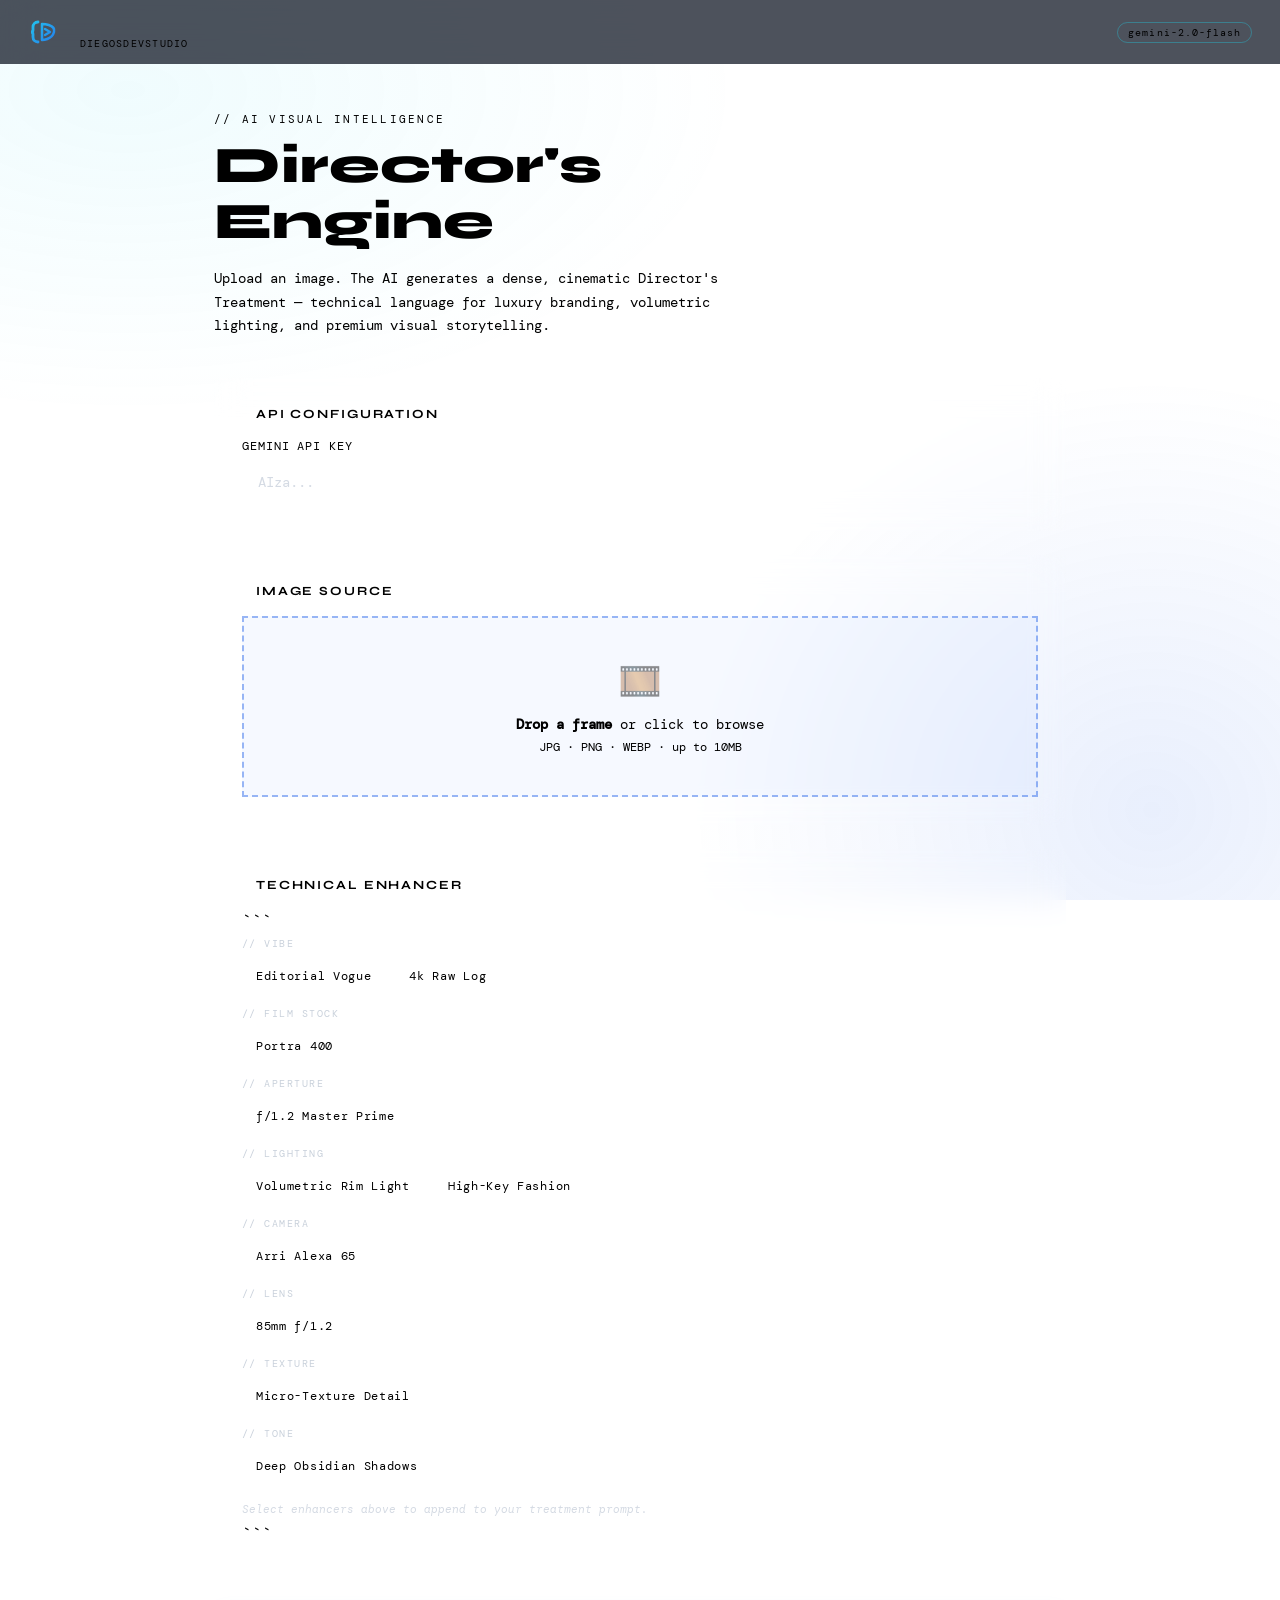
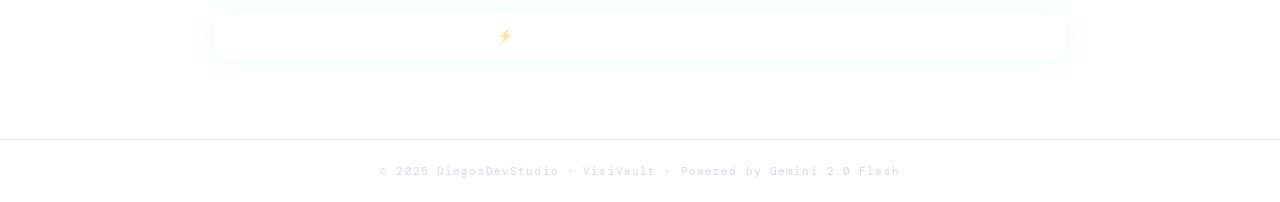
==== commit 80b104ac: "Update index.html" ====
--- a/index.html
+++ b/index.html
@@ -3,934 +3,823 @@
 <html lang="en">
 <head>
   <meta charset="UTF-8" />
-  <meta name="viewport" content="width=device-width, initial-scale=1.0" />
+  <meta name="viewport" content="width=device-width, initial-scale=1.0"/>
   <title>VisiVault — DiegosDevStudio</title>
-  <link rel="preconnect" href="https://fonts.googleapis.com" />
-  <link rel="preconnect" href="https://fonts.gstatic.com" crossorigin />
-  <link href="https://fonts.googleapis.com/css2?family=Rajdhani:wght@400;500;600;700&family=JetBrains+Mono:ital,wght@0,300;0,400;0,500;1,300&family=Outfit:wght@300;400;500;600;700;800&display=swap" rel="stylesheet" />
   <style>
-    /* ═══════════════════════════════════════════════════
-       DIEGOSDEVSTUDIO — Official Brand Design System
-       Logo palette: #22D3EE (electric cyan) to #2563EB (royal blue)
-       Background: #121826 deep charcoal/slate
-       Text: #F8FAFC off-white/silver
-    ═══════════════════════════════════════════════════ */
-    :root {
-      --bg:          #121826;
-      --bg-deep:     #0c1120;
-      --surface:     rgba(22, 32, 54, 0.72);
-      --surface-s:   #16203a;
-      --surface2:    rgba(28, 40, 68, 0.55);
-      --border:      rgba(37, 99, 235, 0.28);
-      --border-hi:   rgba(34, 211, 238, 0.22);
-      --border-glow: rgba(34, 211, 238, 0.5);
-      --cyan:        #22D3EE;
-      --royal:       #2563EB;
-      --cyan-faint:  rgba(34, 211, 238, 0.10);
-      --royal-faint: rgba(37,  99, 235, 0.10);
-      --text:        #F8FAFC;
-      --muted:       rgba(248,250,252,0.45);
-      --dim:         rgba(248,250,252,0.22);
-      --success:     #34D399;
-      --error:       #F87171;
-      --warn:        #FBD26A;
-      --r:           10px;
-      --rl:          18px;
-      --rxl:         24px;
-      --fd:          'Rajdhani', sans-serif;
-      --fu:          'Outfit', sans-serif;
-      --fm:          'JetBrains Mono', monospace;
-    }
+    @import url('https://fonts.googleapis.com/css2?family=Syne:wght@400;600;700;800&family=DM+Mono:wght@300;400;500&display=swap');
 
 ```
+:root {
+  --bg:        #121826;
+  --cyan:      #22D3EE;
+  --blue:      #2563EB;
+  --text:      #F8FAFC;
+  --muted:     #94A3B8;
+  --glass-bg:  rgba(255,255,255,0.04);
+  --glass-border: rgba(37,99,235,0.35);
+  --radius:    14px;
+}
+
 *, *::before, *::after { box-sizing: border-box; margin: 0; padding: 0; }
-html { scroll-behavior: smooth; }
+
 body {
   background: var(--bg);
   color: var(--text);
-  font-family: var(--fu);
-  font-size: 14px;
-  line-height: 1.65;
+  font-family: 'DM Mono', monospace;
   min-height: 100vh;
   overflow-x: hidden;
-  -webkit-font-smoothing: antialiased;
-}
-
-/* ── Background Layers ─────────────────────────── */
-#bg {
-  position: fixed; inset: 0; z-index: 0; pointer-events: none;
-  /* Subtle grid matching logo's precision aesthetic */
-  background-image:
-    linear-gradient(rgba(34,211,238,0.016) 1px, transparent 1px),
-    linear-gradient(90deg, rgba(34,211,238,0.016) 1px, transparent 1px);
-  background-size: 48px 48px;
-}
-#bg::before {
+}
+
+/* ─── Background mesh ─── */
+body::before {
   content: '';
+  position: fixed; inset: 0; z-index: 0;
+  background:
+    radial-gradient(ellipse 80% 60% at 10% 10%, rgba(34,211,238,0.07) 0%, transparent 60%),
+    radial-gradient(ellipse 60% 80% at 90% 90%, rgba(37,99,235,0.10) 0%, transparent 60%);
+  pointer-events: none;
+}
+
+/* ─── NAV ─── */
+nav {
+  position: sticky; top: 0; z-index: 100;
+  display: flex; align-items: center; gap: 14px;
+  padding: 14px 28px;
+  background: rgba(18,24,38,0.75);
+  backdrop-filter: blur(18px);
+  border-bottom: 1px solid var(--glass-border);
+}
+
+/* D-bracket logo (CSS only) */
+.logo-mark {
+  width: 36px; height: 36px;
+  position: relative; flex-shrink: 0;
+}
+.logo-mark svg { width: 100%; height: 100%; }
+
+.logo-text {
+  font-family: 'Syne', sans-serif;
+  font-weight: 800;
+  font-size: 1.15rem;
+  background: linear-gradient(90deg, var(--cyan), var(--blue));
+  -webkit-background-clip: text;
+  -webkit-text-fill-color: transparent;
+  letter-spacing: 0.03em;
+}
+.logo-sub {
+  font-size: 0.65rem;
+  color: var(--muted);
+  margin-left: 2px;
+  letter-spacing: 0.12em;
+  text-transform: uppercase;
+}
+nav .spacer { flex: 1; }
+.nav-badge {
+  font-size: 0.65rem;
+  color: var(--cyan);
+  border: 1px solid rgba(34,211,238,0.35);
+  padding: 3px 10px;
+  border-radius: 20px;
+  letter-spacing: 0.1em;
+}
+
+/* ─── MAIN ─── */
+main {
+  position: relative; z-index: 1;
+  max-width: 900px;
+  margin: 0 auto;
+  padding: 48px 24px 80px;
+}
+
+.hero-label {
+  font-size: 0.7rem;
+  letter-spacing: 0.2em;
+  text-transform: uppercase;
+  color: var(--cyan);
+  margin-bottom: 12px;
+}
+h1 {
+  font-family: 'Syne', sans-serif;
+  font-size: clamp(2rem, 5vw, 3.2rem);
+  font-weight: 800;
+  line-height: 1.1;
+  margin-bottom: 16px;
+}
+h1 span {
+  background: linear-gradient(100deg, var(--cyan) 0%, var(--blue) 100%);
+  -webkit-background-clip: text;
+  -webkit-text-fill-color: transparent;
+}
+.hero-desc {
+  color: var(--muted);
+  font-size: 0.88rem;
+  max-width: 520px;
+  line-height: 1.7;
+  margin-bottom: 40px;
+}
+
+/* ─── CARD (Glassmorphism) ─── */
+.card {
+  background: var(--glass-bg);
+  border: 1px solid var(--glass-border);
+  border-radius: var(--radius);
+  backdrop-filter: blur(16px);
+  -webkit-backdrop-filter: blur(16px);
+  padding: 28px;
+  margin-bottom: 24px;
+  transition: border-color 0.3s;
+}
+.card:hover { border-color: rgba(34,211,238,0.45); }
+
+.card-title {
+  font-family: 'Syne', sans-serif;
+  font-size: 0.78rem;
+  font-weight: 700;
+  letter-spacing: 0.15em;
+  text-transform: uppercase;
+  color: var(--cyan);
+  margin-bottom: 18px;
+  display: flex; align-items: center; gap: 8px;
+}
+.card-title::before {
+  content: '';
+  display: inline-block;
+  width: 6px; height: 6px;
+  border-radius: 50%;
+  background: var(--cyan);
+  box-shadow: 0 0 8px var(--cyan);
+}
+
+/* ─── UPLOAD ZONE ─── */
+.upload-zone {
+  border: 2px dashed rgba(37,99,235,0.45);
+  border-radius: var(--radius);
+  padding: 40px 24px;
+  text-align: center;
+  cursor: pointer;
+  transition: all 0.25s;
+  position: relative;
+  background: rgba(37,99,235,0.04);
+}
+.upload-zone:hover, .upload-zone.dragover {
+  border-color: var(--cyan);
+  background: rgba(34,211,238,0.07);
+}
+.upload-zone input[type="file"] {
   position: absolute; inset: 0;
-  background:
-    radial-gradient(ellipse 70% 50% at 10% 0%,   rgba(34,211,238,0.06) 0%, transparent 55%),
-    radial-gradient(ellipse 55% 65% at 92% 100%, rgba(37, 99,235,0.07) 0%, transparent 55%),
-    radial-gradient(ellipse 40% 40% at 50% 48%,  rgba(12, 17, 32,0.95) 0%, transparent 100%);
-}
-/* Film grain noise */
-#grain {
-  position: fixed; inset: 0; z-index: 0; pointer-events: none; opacity: 0.45;
-  background-image: url("data:image/svg+xml,%3Csvg xmlns='http://www.w3.org/2000/svg' width='250' height='250'%3E%3Cfilter id='n'%3E%3CfeTurbulence type='fractalNoise' baseFrequency='0.88' numOctaves='4' stitchTiles='stitch'/%3E%3C/filter%3E%3Crect width='250' height='250' filter='url(%23n)' opacity='0.04'/%3E%3C/svg%3E");
-  background-size: 250px 250px;
-}
-
-/* ── App Wrapper ───────────────────────────────── */
-#app { position:relative; z-index:1; max-width:960px; margin:0 auto; padding:0 24px 80px; }
-
-/* ── Header ────────────────────────────────────── */
-header {
-  display: flex; align-items: center; justify-content: space-between;
-  padding: 28px 0 22px;
-  border-bottom: 1px solid var(--border);
+  opacity: 0; cursor: pointer; width: 100%; height: 100%;
+}
+.upload-icon {
+  font-size: 2.2rem;
+  margin-bottom: 12px;
+  display: block;
+  opacity: 0.6;
+}
+.upload-zone p { color: var(--muted); font-size: 0.85rem; }
+.upload-zone strong { color: var(--text); }
+
+/* Preview */
+#preview-wrap {
+  display: none;
+  margin-top: 20px;
+  border-radius: var(--radius);
+  overflow: hidden;
+  border: 1px solid var(--glass-border);
   position: relative;
 }
-/* Cyan underline accent matching logo gradient */
-header::after {
-  content: '';
-  position: absolute; bottom: -1px; left: 0; width: 200px; height: 1px;
-  background: linear-gradient(90deg, var(--cyan), var(--royal), transparent);
-}
-
-/* Logo */
-.logo { display:flex; align-items:center; gap:14px; }
-.logo-svg { width:46px; height:46px; flex-shrink:0; }
-.logo-text { display:flex; flex-direction:column; gap:1px; line-height:1; }
-.logo-studio {
-  font-family: var(--fm); font-size:9px; letter-spacing:0.22em;
-  text-transform:uppercase; color:var(--muted);
-}
-.logo-name {
-  font-family: var(--fd); font-weight:700; font-size:28px; letter-spacing:0.04em;
-  background: linear-gradient(130deg, var(--cyan) 0%, #5aabf5 45%, var(--royal) 100%);
-  -webkit-background-clip:text; -webkit-text-fill-color:transparent; background-clip:text;
-}
-.logo-tag {
-  font-family: var(--fm); font-size:9px; letter-spacing:0.1em;
-  color:var(--dim); -webkit-text-fill-color:var(--dim);
-}
-
-/* Controls */
-.hdr-right { display:flex; align-items:center; gap:10px; }
-
-.toggle {
-  display:flex;
-  background: rgba(10,15,28,0.85);
-  border: 1px solid var(--border);
-  border-radius: 999px; padding:3px;
-  backdrop-filter: blur(10px);
-}
-.tog-btn {
-  font-family:var(--fd); font-weight:600; font-size:13px;
-  letter-spacing:0.1em; text-transform:uppercase;
-  padding:6px 18px; border-radius:999px; border:none; cursor:pointer;
-  background:transparent; color:var(--muted); transition:all 0.24s ease;
-}
-.tog-btn.on {
-  background: linear-gradient(135deg, var(--cyan), var(--royal));
-  color:#fff;
-  box-shadow: 0 2px 14px rgba(34,211,238,0.28);
-}
-
-.gear {
-  width:38px; height:38px; border-radius:50%; cursor:pointer;
-  background: rgba(10,15,28,0.85); border: 1px solid var(--border);
-  color:var(--muted); display:grid; place-items:center;
-  transition:all 0.2s; backdrop-filter:blur(10px);
-}
-.gear:hover { border-color:var(--cyan); color:var(--cyan); box-shadow:0 0 14px rgba(34,211,238,0.18); }
-.gear svg { width:16px; height:16px; }
-
-/* ── Tabs ──────────────────────────────────────── */
-.tabs { display:flex; margin-top:28px; border-bottom:1px solid var(--border); }
-.tab {
-  font-family:var(--fd); font-weight:600; font-size:13px;
-  letter-spacing:0.12em; text-transform:uppercase;
-  padding:12px 26px; border:none; cursor:pointer;
-  background:transparent; color:var(--muted);
-  position:relative; transition:color 0.2s;
-}
-.tab::after {
-  content:''; position:absolute; bottom:-1px; left:0; right:0; height:2px;
-  background: linear-gradient(90deg, var(--cyan), var(--royal));
-  transform:scaleX(0); transform-origin:left;
-  transition:transform 0.32s cubic-bezier(.22,1,.36,1);
-}
-.tab.on { color:var(--text); }
-.tab.on::after { transform:scaleX(1); }
-.tab-dot {
-  display:inline-block; width:5px; height:5px; border-radius:50%;
-  background:linear-gradient(135deg,var(--cyan),var(--royal));
-  margin-right:8px; vertical-align:middle;
-  opacity:0; transform:scale(0); transition:all 0.2s;
-}
-.tab.on .tab-dot { opacity:1; transform:scale(1); }
-
-/* ── Panels ────────────────────────────────────── */
-.panel { display:none; padding-top:32px; animation:fadeUp 0.34s ease; }
-.panel.on { display:block; }
-@keyframes fadeUp { from{opacity:0;transform:translateY(14px)} to{opacity:1;transform:translateY(0)} }
-
-/* ── Glassmorphism Card ────────────────────────── */
-.glass {
-  background: var(--surface);
-  backdrop-filter: blur(18px) saturate(1.5);
-  -webkit-backdrop-filter: blur(18px) saturate(1.5);
-  border: 1px solid var(--border);
-  border-radius: var(--rl);
-}
-.glass2 {
-  background: var(--surface2);
-  backdrop-filter: blur(8px);
-  -webkit-backdrop-filter: blur(8px);
-  border: 1px solid var(--border-hi);
-  border-radius: var(--r);
-}
-
-/* ── Section Label ─────────────────────────────── */
-.lbl {
-  font-family:var(--fm); font-size:10px; font-weight:500;
-  letter-spacing:0.2em; text-transform:uppercase; color:var(--cyan);
-  display:flex; align-items:center; gap:10px; margin-bottom:12px;
-}
-.lbl::before { content:''; display:block; width:14px; height:1px; background:var(--cyan); flex-shrink:0; }
-.lbl::after  { content:''; flex:1; height:1px; background:linear-gradient(90deg,var(--border),transparent); }
-
-/* ── Upload Zone ───────────────────────────────── */
-.upload {
-  border: 1.5px dashed var(--border);
-  border-radius: var(--rl);
-  background: rgba(10,15,28,0.55);
-  min-height: 210px;
-  display:flex; flex-direction:column; align-items:center; justify-content:center;
-  gap:10px; cursor:pointer; position:relative; overflow:hidden;
-  transition:all 0.24s ease;
-}
-.upload:hover, .upload.drag { border-color:var(--cyan); background:rgba(34,211,238,0.04); box-shadow:0 0 28px rgba(34,211,238,0.06) inset; }
-.upload input { position:absolute; inset:0; opacity:0; cursor:pointer; z-index:2; }
-.up-icon {
-  width:56px; height:56px; border-radius:14px;
-  background:var(--cyan-faint); border:1px solid var(--border);
-  display:grid; place-items:center; font-size:22px; transition:all 0.2s;
-}
-.upload:hover .up-icon { border-color:var(--border-hi); background:rgba(34,211,238,0.1); }
-.up-ttl { font-family:var(--fd); font-weight:600; font-size:15px; letter-spacing:.05em; color:var(--muted); }
-.up-sub { font-family:var(--fm); font-size:10px; color:var(--dim); }
-#prevImg { max-width:100%; max-height:280px; border-radius:var(--r); object-fit:contain; display:none; z-index:1; }
-
-/* ── Buttons ───────────────────────────────────── */
-.btn {
-  font-family:var(--fd); font-weight:600; font-size:13px;
-  letter-spacing:0.1em; text-transform:uppercase;
-  padding:11px 26px; border-radius:var(--r); border:none; cursor:pointer;
-  transition:all 0.22s ease; display:inline-flex; align-items:center; gap:8px; white-space:nowrap;
-}
-.btn-g {
-  background: linear-gradient(135deg, var(--cyan) 0%, #4a9ff0 50%, var(--royal) 100%);
-  color:#fff;
-  box-shadow: 0 4px 18px rgba(34,211,238,0.22), 0 1px 0 rgba(255,255,255,0.08) inset;
-}
-.btn-g:hover:not(:disabled) { transform:translateY(-2px); box-shadow:0 8px 28px rgba(34,211,238,0.32); }
-.btn-g:disabled { opacity:.4; cursor:not-allowed; transform:none; }
-.btn-o {
-  background:transparent; border:1px solid var(--border); color:var(--muted);
-}
-.btn-o:hover { border-color:var(--cyan); color:var(--cyan); }
-.btn-gh { background:transparent; color:var(--muted); padding:8px 12px; }
-.btn-gh:hover { color:var(--text); }
-
-/* ── Inputs ────────────────────────────────────── */
-textarea, input[type=text], input[type=password] {
-  width:100%;
-  background:rgba(10,15,28,0.75); border:1px solid var(--border);
-  border-radius:var(--r); color:var(--text);
-  font-family:var(--fm); font-size:12.5px; line-height:1.7;
-  padding:13px 16px; resize:vertical; outline:none;
-  transition:border-color 0.2s, box-shadow 0.2s;
-  backdrop-filter:blur(4px);
-}
-textarea:focus, input:focus { border-color:var(--cyan); box-shadow:0 0 0 3px rgba(34,211,238,0.08); }
-textarea::placeholder, input::placeholder { color:var(--dim); }
-
-/* ── Output ────────────────────────────────────── */
-.out-wrap { position:relative; }
-.out {
-  background:rgba(10,15,28,0.8); border:1px solid var(--border); border-radius:var(--r);
-  padding:16px 46px 16px 16px;
-  font-family:var(--fm); font-size:12.5px; line-height:1.78; color:var(--text);
-  min-height:88px; white-space:pre-wrap; word-break:break-word; transition:border-color 0.2s;
-}
-.out.mt { color:var(--dim); font-style:italic; }
-.out.set { border-color:rgba(34,211,238,0.25); }
-.cpbtn {
-  position:absolute; top:10px; right:10px;
-  background:var(--surface-s); border:1px solid var(--border);
-  color:var(--muted); border-radius:6px; padding:4px 10px;
-  font-family:var(--fm); font-size:10px; letter-spacing:0.1em;
-  cursor:pointer; transition:all 0.18s;
-}
-.cpbtn:hover { border-color:var(--cyan); color:var(--cyan); }
-
-/* ── Pro Panel ─────────────────────────────────── */
-.pro { display:none; margin-top:24px; border-top:1px solid var(--border); padding-top:22px; animation:fadeUp 0.3s ease; }
-.pro.on { display:block; }
-.pro-lbl {
-  font-family:var(--fm); font-size:10px; font-weight:500;
-  letter-spacing:0.2em; text-transform:uppercase; color:var(--royal);
-  display:flex; align-items:center; gap:8px; margin-bottom:12px;
-}
-.pro-lbl::before { content:'⚡'; font-size:12px; }
-
-.chips { display:flex; flex-wrap:wrap; gap:7px; margin-bottom:10px; }
+#preview-img {
+  width: 100%; max-height: 380px;
+  object-fit: cover; display: block;
+}
+.preview-clear {
+  position: absolute; top: 10px; right: 10px;
+  background: rgba(18,24,38,0.8);
+  border: 1px solid var(--glass-border);
+  color: var(--text);
+  border-radius: 8px;
+  padding: 4px 12px;
+  font-family: 'DM Mono', monospace;
+  font-size: 0.72rem;
+  cursor: pointer;
+  transition: background 0.2s;
+}
+.preview-clear:hover { background: rgba(37,99,235,0.4); }
+
+/* ─── API KEY ─── */
+.input-wrap {
+  position: relative;
+}
+.input-wrap label {
+  display: block;
+  font-size: 0.72rem;
+  color: var(--muted);
+  letter-spacing: 0.08em;
+  margin-bottom: 8px;
+}
+.input-wrap input {
+  width: 100%;
+  background: rgba(255,255,255,0.03);
+  border: 1px solid var(--glass-border);
+  border-radius: 8px;
+  padding: 12px 16px;
+  color: var(--text);
+  font-family: 'DM Mono', monospace;
+  font-size: 0.85rem;
+  outline: none;
+  transition: border-color 0.25s;
+}
+.input-wrap input:focus { border-color: var(--cyan); }
+.input-wrap input::placeholder { color: rgba(148,163,184,0.4); }
+
+/* ─── BUTTON ─── */
+.btn-primary {
+  display: inline-flex; align-items: center; gap: 10px;
+  background: linear-gradient(100deg, var(--cyan) 0%, var(--blue) 100%);
+  color: #fff;
+  font-family: 'Syne', sans-serif;
+  font-weight: 700;
+  font-size: 0.9rem;
+  letter-spacing: 0.05em;
+  padding: 14px 32px;
+  border-radius: 8px;
+  border: none;
+  cursor: pointer;
+  transition: opacity 0.2s, transform 0.15s, box-shadow 0.2s;
+  box-shadow: 0 0 24px rgba(34,211,238,0.2);
+  width: 100%;
+  justify-content: center;
+  margin-top: 18px;
+}
+.btn-primary:hover:not(:disabled) {
+  opacity: 0.92;
+  transform: translateY(-1px);
+  box-shadow: 0 0 36px rgba(34,211,238,0.35);
+}
+.btn-primary:disabled {
+  opacity: 0.45;
+  cursor: not-allowed;
+  transform: none;
+}
+
+/* ─── STATUS / BUSY BANNER ─── */
+#status-bar {
+  display: none;
+  align-items: center; gap: 12px;
+  padding: 14px 18px;
+  border-radius: var(--radius);
+  margin-bottom: 20px;
+  font-size: 0.82rem;
+}
+#status-bar.busy {
+  background: rgba(239,68,68,0.12);
+  border: 1px solid rgba(239,68,68,0.35);
+  color: #FCA5A5;
+}
+#status-bar.loading {
+  background: rgba(34,211,238,0.08);
+  border: 1px solid rgba(34,211,238,0.3);
+  color: var(--cyan);
+}
+.spinner {
+  width: 16px; height: 16px;
+  border: 2px solid rgba(34,211,238,0.25);
+  border-top-color: var(--cyan);
+  border-radius: 50%;
+  animation: spin 0.7s linear infinite;
+  flex-shrink: 0;
+}
+@keyframes spin { to { transform: rotate(360deg); } }
+
+/* ─── OUTPUT ─── */
+#output-section { display: none; }
+
+.treatment-box {
+  background: rgba(0,0,0,0.25);
+  border: 1px solid rgba(34,211,238,0.2);
+  border-left: 3px solid var(--cyan);
+  border-radius: var(--radius);
+  padding: 24px;
+  font-size: 0.88rem;
+  line-height: 1.8;
+  color: var(--text);
+  white-space: pre-wrap;
+  word-break: break-word;
+}
+
+.output-actions {
+  display: flex; gap: 12px; margin-top: 16px;
+}
+.btn-ghost {
+  flex: 1;
+  background: var(--glass-bg);
+  border: 1px solid var(--glass-border);
+  color: var(--text);
+  font-family: 'DM Mono', monospace;
+  font-size: 0.78rem;
+  padding: 10px 18px;
+  border-radius: 8px;
+  cursor: pointer;
+  transition: border-color 0.2s, background 0.2s;
+  text-align: center;
+  letter-spacing: 0.05em;
+}
+.btn-ghost:hover {
+  border-color: var(--cyan);
+  background: rgba(34,211,238,0.07);
+}
+
+.meta-chips {
+  display: flex; flex-wrap: wrap; gap: 8px;
+  margin-top: 16px;
+}
 .chip {
-  font-family:var(--fm); font-size:10px; letter-spacing:0.08em;
-  padding:5px 11px; border-radius:6px;
-  background:var(--royal-faint); border:1px solid rgba(37,99,235,0.22);
-  color:var(--muted); cursor:pointer; transition:all 0.18s; user-select:none;
-}
-.chip:hover { border-color:var(--cyan-faint); color:rgba(34,211,238,.8); }
-.chip.on {
-  background:linear-gradient(135deg,rgba(34,211,238,0.13),rgba(37,99,235,0.13));
-  border-color:var(--cyan); color:var(--cyan);
-  box-shadow:0 0 8px rgba(34,211,238,0.12);
-}
-.pro-grid { display:grid; grid-template-columns:1fr 1fr; gap:16px; }
-@media(max-width:580px){ .pro-grid{grid-template-columns:1fr} }
-
-/* ── Loader ────────────────────────────────────── */
-.ld { display:none; align-items:center; gap:10px; margin-top:12px; }
-.ld.on { display:flex; }
-.spin {
-  width:16px; height:16px; border-radius:50%;
-  border:2px solid rgba(34,211,238,.15); border-top-color:var(--cyan);
-  animation:rot .65s linear infinite;
-}
-@keyframes rot { to{transform:rotate(360deg)} }
-.ld-txt { font-family:var(--fm); font-size:11px; color:var(--muted); }
-
-/* ── Status ────────────────────────────────────── */
-.st { font-family:var(--fm); font-size:11px; padding:8px 12px; border-radius:7px; margin-top:8px; }
-.ok  { background:rgba(52,211,153,0.08); color:var(--success); border:1px solid rgba(52,211,153,0.2); }
-.err { background:rgba(248,113,113,0.08); color:var(--error);  border:1px solid rgba(248,113,113,0.2); }
-
-/* ── Scene Cards ───────────────────────────────── */
-.scenes { display:flex; flex-direction:column; gap:12px; margin-top:24px; }
-.sc {
-  display:grid; grid-template-columns:50px 1fr; gap:14px; align-items:start;
-  padding:16px 18px;
-  animation:fadeUp 0.4s ease both;
-}
-.sc:nth-child(2){animation-delay:.06s}
-.sc:nth-child(3){animation-delay:.12s}
-.sc:nth-child(4){animation-delay:.18s}
-.sc:nth-child(5){animation-delay:.24s}
-.sc-num {
-  width:42px; height:42px; border-radius:10px;
-  background:linear-gradient(135deg,var(--cyan),var(--royal));
-  display:grid; place-items:center;
-  font-family:var(--fd); font-weight:700; font-size:16px; color:#fff; flex-shrink:0;
-  box-shadow:0 4px 12px rgba(34,211,238,0.22);
-}
-.sc-lbl { font-family:var(--fm); font-size:10px; letter-spacing:.12em; text-transform:uppercase; color:var(--cyan); margin-bottom:5px; }
-.sc-txt { font-size:13px; color:var(--text); line-height:1.7; }
-
-/* ── Modals ────────────────────────────────────── */
-.modal-bg {
-  position:fixed; inset:0; z-index:200;
-  background:rgba(8,12,22,0.8); backdrop-filter:blur(10px); -webkit-backdrop-filter:blur(10px);
-  display:grid; place-items:center; animation:fi 0.18s ease;
-}
-@keyframes fi { from{opacity:0} to{opacity:1} }
-.modal {
-  background:rgba(18,26,44,0.96); backdrop-filter:blur(28px); -webkit-backdrop-filter:blur(28px);
-  border:1px solid var(--border); border-radius:var(--rxl);
-  padding:36px 40px; max-width:480px; width:92%;
-  box-shadow:0 24px 80px rgba(0,0,0,0.55), 0 0 0 1px rgba(34,211,238,0.05) inset;
-  animation:mi 0.3s cubic-bezier(.22,1,.36,1);
-}
-@keyframes mi { from{opacity:0;transform:translateY(18px) scale(.97)} to{opacity:1;transform:translateY(0) scale(1)} }
-/* Cyan top bar matching logo gradient */
-.modal::before {
-  content:''; display:block; height:2px; width:56px;
-  background:linear-gradient(90deg,var(--cyan),var(--royal)); border-radius:2px; margin-bottom:22px;
-}
-.modal h2 { font-family:var(--fd); font-weight:700; font-size:22px; letter-spacing:.03em; margin-bottom:12px; }
-.modal p { font-size:13px; color:var(--muted); line-height:1.75; margin-bottom:10px; }
-.m-warn {
-  background:rgba(251,210,106,0.07); border:1px solid rgba(251,210,106,0.22);
-  border-radius:var(--r); padding:12px 15px;
-  font-family:var(--fm); font-size:11.5px; color:var(--warn); margin:16px 0; line-height:1.65;
-}
-.m-err {
-  background:rgba(248,113,113,0.07); border:1px solid rgba(248,113,113,0.22);
-  border-radius:var(--r); padding:12px 15px;
-  font-family:var(--fm); font-size:11.5px; color:var(--error); margin:16px 0; line-height:1.65;
-}
-.m-foot { display:flex; gap:10px; margin-top:22px; flex-wrap:wrap; }
-.ilbl {
-  font-family:var(--fm); font-size:10px; letter-spacing:.16em; text-transform:uppercase;
-  color:var(--muted); display:block; margin-bottom:8px;
-}
-
-/* ── Footer ────────────────────────────────────── */
+  font-size: 0.7rem;
+  padding: 4px 12px;
+  border-radius: 20px;
+  border: 1px solid var(--glass-border);
+  color: var(--muted);
+  letter-spacing: 0.08em;
+  background: rgba(255,255,255,0.03);
+}
+.chip.cyan { border-color: rgba(34,211,238,0.4); color: var(--cyan); }
+
+/* ─── TECHNICAL ENHANCER TAGS ─── */
+.enhancer-grid {
+  display: flex;
+  flex-wrap: wrap;
+  gap: 10px;
+}
+.tag-btn {
+  background: rgba(255,255,255,0.03);
+  border: 1px solid var(--glass-border);
+  color: var(--muted);
+  font-family: 'DM Mono', monospace;
+  font-size: 0.72rem;
+  letter-spacing: 0.06em;
+  padding: 7px 14px;
+  border-radius: 20px;
+  cursor: pointer;
+  transition: all 0.2s;
+  white-space: nowrap;
+}
+.tag-btn:hover {
+  border-color: var(--cyan);
+  color: var(--cyan);
+  background: rgba(34,211,238,0.08);
+  box-shadow: 0 0 12px rgba(34,211,238,0.15);
+}
+.tag-btn.active {
+  border-color: var(--cyan);
+  color: var(--bg);
+  background: linear-gradient(100deg, var(--cyan), var(--blue));
+  box-shadow: 0 0 16px rgba(34,211,238,0.3);
+}
+.tag-category {
+  font-size: 0.62rem;
+  letter-spacing: 0.15em;
+  text-transform: uppercase;
+  color: rgba(148,163,184,0.5);
+  width: 100%;
+  margin-top: 6px;
+  margin-bottom: 2px;
+}
+.active-tags-row {
+  margin-top: 14px;
+  min-height: 28px;
+  display: flex;
+  flex-wrap: wrap;
+  gap: 8px;
+  align-items: center;
+}
+.active-tag-pill {
+  display: inline-flex; align-items: center; gap: 6px;
+  font-size: 0.68rem;
+  padding: 4px 10px;
+  border-radius: 20px;
+  background: rgba(34,211,238,0.12);
+  border: 1px solid rgba(34,211,238,0.35);
+  color: var(--cyan);
+  letter-spacing: 0.04em;
+}
+.active-tag-pill button {
+  background: none; border: none;
+  color: rgba(34,211,238,0.6);
+  cursor: pointer; font-size: 0.7rem;
+  padding: 0; line-height: 1;
+  transition: color 0.15s;
+}
+.active-tag-pill button:hover { color: var(--cyan); }
+.tags-hint {
+  font-size: 0.7rem;
+  color: rgba(148,163,184,0.4);
+  font-style: italic;
+}
+
+/* ─── FOOTER ─── */
 footer {
-  border-top:1px solid var(--border); margin-top:72px; padding-top:24px;
-  display:flex; align-items:center; justify-content:space-between; flex-wrap:wrap; gap:12px;
-}
-.ft-left { display:flex; align-items:center; gap:10px; }
-.ft-logo { width:22px; height:22px; }
-.ft-brand { font-family:var(--fd); font-weight:600; font-size:13px; color:var(--muted); letter-spacing:.05em; }
-.ft-brand strong { color:var(--cyan); font-weight:700; }
-.ft-links { display:flex; gap:20px; }
-.ft-links a { font-family:var(--fm); font-size:10px; letter-spacing:.12em; text-transform:uppercase; color:var(--dim); text-decoration:none; transition:color 0.2s; }
-.ft-links a:hover { color:var(--cyan); }
-
-@media(max-width:640px){
-  header { flex-wrap:wrap; gap:14px; }
-  .logo-name { font-size:22px; }
-  .tab { padding:10px 14px; font-size:11px; }
-  .modal { padding:28px 22px; }
-}
-.flex { display:flex; } .aic { align-items:center; } .g10 { gap:10px; }
-.mt12{margin-top:12px} .mt16{margin-top:16px} .mt20{margin-top:20px}
-.hidden { display:none !important; }
-a { color:var(--cyan); }
+  position: relative; z-index: 1;
+  text-align: center;
+  padding: 24px;
+  color: rgba(148,163,184,0.4);
+  font-size: 0.7rem;
+  letter-spacing: 0.1em;
+  border-top: 1px solid rgba(37,99,235,0.15);
+}
 ```
 
   </style>
 </head>
 <body>
 
-<div id="bg" aria-hidden="true"></div>
-<div id="grain" aria-hidden="true"></div>
-
-<!-- ══ CONSENT MODAL ══ -->
-
-<div class="modal-bg" id="mConsent" role="dialog" aria-modal="true" aria-labelledby="ct">
-  <div class="modal">
-    <h2 id="ct">Privacy &amp; Data Consent</h2>
-    <p>VisiVault uses the <strong>Google Gemini API (Free Tier)</strong> to analyze images and generate AI prompts. Please review how your data is handled before continuing.</p>
-    <div class="m-warn">⚠ FREE TIER NOTICE — Images you submit may be used by Google to improve their AI models. Do not upload personally identifiable, confidential, or sensitive imagery.</div>
-    <p>Your API key is stored in your browser's <code>localStorage</code> and is only ever sent to Google's API endpoint directly. DiegosDevStudio does not collect, log, or store your key.</p>
-    <p>By clicking <strong>I Agree</strong> you accept these terms and Google's <a href="https://policies.google.com/privacy" target="_blank">Privacy Policy</a>.</p>
-    <div class="m-foot">
-      <button class="btn btn-g" id="cAgree">I Agree — Let's Build</button>
-      <button class="btn btn-o" id="cDecline">Decline</button>
+<!-- NAV -->
+
+<nav>
+  <!-- D-bracket logo (CSS/SVG recreation) -->
+  <div class="logo-mark">
+    <svg viewBox="0 0 36 36" fill="none" xmlns="http://www.w3.org/2000/svg">
+      <defs>
+        <linearGradient id="lg" x1="0" y1="0" x2="36" y2="36" gradientUnits="userSpaceOnUse">
+          <stop offset="0%" stop-color="#22D3EE"/>
+          <stop offset="100%" stop-color="#2563EB"/>
+        </linearGradient>
+      </defs>
+      <!-- { bracket -->
+      <path d="M10 8 C7 8 5 10 5 13 L5 16 C5 17.5 4 18 3 18 C4 18 5 18.5 5 20 L5 23 C5 26 7 28 10 28"
+            stroke="url(#lg)" stroke-width="2.8" stroke-linecap="round" fill="none"/>
+      <!-- D shape -->
+      <path d="M14 10 L14 26 C14 26 24 26 26 18 C28 10 14 10 14 10 Z"
+            stroke="url(#lg)" stroke-width="2.5" stroke-linejoin="round" fill="none"/>
+      <!-- > arrow -->
+      <path d="M17 15 L22 18 L17 21" stroke="url(#lg)" stroke-width="2.4" stroke-linecap="round" stroke-linejoin="round" fill="none"/>
+    </svg>
+  </div>
+
+  <div>
+    <div class="logo-text">VisiVault</div>
+    <div class="logo-sub">DiegosDevStudio</div>
+  </div>
+
+  <div class="spacer"></div>
+  <div class="nav-badge">gemini-2.0-flash</div>
+</nav>
+
+<!-- MAIN -->
+
+<main>
+  <p class="hero-label">// AI Visual Intelligence</p>
+  <h1>Director's <span>Treatment</span><br>Engine</h1>
+  <p class="hero-desc">
+    Upload an image. The AI generates a dense, cinematic Director's Treatment —
+    technical language for luxury branding, volumetric lighting, and premium visual storytelling.
+  </p>
+
+  <!-- API KEY -->
+
+  <div class="card">
+    <div class="card-title">API Configuration</div>
+    <div class="input-wrap">
+      <label>GEMINI API KEY</label>
+      <input type="password" id="api-key-input" placeholder="AIza..."/>
     </div>
   </div>
-</div>
-
-<!-- ══ SETTINGS MODAL ══ -->
-
-<div class="modal-bg hidden" id="mSettings" role="dialog" aria-modal="true" aria-labelledby="st">
-  <div class="modal">
-    <h2 id="st">API Settings</h2>
-    <div class="m-err">🔑 SECURITY WARNING — Your key is stored as plain text in browser <code>localStorage</code>. Do not use VisiVault on shared or public devices. Clear browser storage after use on untrusted machines. Never share your API key.</div>
-    <label class="ilbl" for="apiKey">Gemini API Key</label>
-    <input type="password" id="apiKey" placeholder="AIzaSy…" autocomplete="off" spellcheck="false"/>
-    <p style="font-family:var(--fm);font-size:10.5px;color:var(--dim);margin-top:8px;">
-      Free key → <a href="https://aistudio.google.com/app/apikey" target="_blank">aistudio.google.com</a>
-    </p>
-    <div class="m-foot">
-      <button class="btn btn-g"  id="saveKey">Save Key</button>
-      <button class="btn btn-o"  id="clearKey">Clear Key</button>
-      <button class="btn btn-gh" id="closeSet">Cancel</button>
+
+  <!-- UPLOAD -->
+
+  <div class="card">
+    <div class="card-title">Image Source</div>
+    <div class="upload-zone" id="drop-zone">
+      <input type="file" id="file-input" accept="image/*"/>
+      <span class="upload-icon">🎞️</span>
+      <p><strong>Drop a frame</strong> or click to browse</p>
+      <p style="margin-top:6px; font-size:0.75rem;">JPG · PNG · WEBP · up to 10MB</p>
+    </div>
+    <div id="preview-wrap">
+      <img id="preview-img" src="" alt="Preview"/>
+      <button class="preview-clear" id="clear-btn">✕ Clear</button>
     </div>
   </div>
+
+  <!-- TECHNICAL ENHANCER -->
+
+  <div class="card">
+    <div class="card-title">Technical Enhancer</div>
+
+```
+<div class="enhancer-grid">
+  <span class="tag-category">// Vibe</span>
+  <button class="tag-btn" data-tag="Editorial Vogue, luxury fashion editorial aesthetic">Editorial Vogue</button>
+  <button class="tag-btn" data-tag="4k Raw Log, unprocessed cinematic footage with maximum dynamic range">4k Raw Log</button>
+
+  <span class="tag-category">// Film Stock</span>
+  <button class="tag-btn" data-tag="Kodak Portra 400, warm luminous skin tones, fine grain luxury film stock">Portra 400</button>
+
+  <span class="tag-category">// Aperture</span>
+  <button class="tag-btn" data-tag="f/1.2 Master Prime lens, creamy bokeh, razor-sharp subject isolation, expensive optical character">f/1.2 Master Prime</button>
+
+  <span class="tag-category">// Lighting</span>
+  <button class="tag-btn" data-tag="Volumetric Rim Light, atmospheric god rays, sculpted edge definition, deep shadow contrast">Volumetric Rim Light</button>
+  <button class="tag-btn" data-tag="High-Key Fashion lighting, diffused fill, clean highlights, luxury editorial brightness">High-Key Fashion</button>
+
+  <span class="tag-category">// Camera</span>
+  <button class="tag-btn" data-tag="Shot on Arri Alexa 65, the industry gold standard for luxury cinema and high-end commercial production">Arri Alexa 65</button>
+
+  <span class="tag-category">// Lens</span>
+  <button class="tag-btn" data-tag="85mm f/1.2 prime lens, classic luxury fashion portrait compression, flattering subject rendering">85mm f/1.2</button>
+
+  <span class="tag-category">// Texture</span>
+  <button class="tag-btn" data-tag="Micro-Texture Detail, hyper-resolved surface fidelity, tactile material presence, ultra-fine grain structure">Micro-Texture Detail</button>
+
+  <span class="tag-category">// Tone</span>
+  <button class="tag-btn" data-tag="Deep Obsidian Shadows, rich crushed blacks, high-contrast luxury tonal depth, noir-inflected shadow detail">Deep Obsidian Shadows</button>
 </div>
 
-<!-- ══ APP ══ -->
-
-<div id="app">
-
-  <header>
-    <div class="logo">
-      <!-- SVG recreation of the {D> mark with official cyan→royal gradient -->
-      <svg class="logo-svg" viewBox="0 0 46 46" fill="none" xmlns="http://www.w3.org/2000/svg" aria-label="DiegosDevStudio {D> logo">
-        <defs>
-          <linearGradient id="G1" x1="0" y1="0" x2="46" y2="46" gradientUnits="userSpaceOnUse">
-            <stop offset="0%"   stop-color="#22D3EE"/>
-            <stop offset="52%"  stop-color="#4a9ff0"/>
-            <stop offset="100%" stop-color="#2563EB"/>
-          </linearGradient>
-          <linearGradient id="G2" x1="4" y1="8" x2="24" y2="38" gradientUnits="userSpaceOnUse">
-            <stop offset="0%"   stop-color="#22D3EE" stop-opacity=".95"/>
-            <stop offset="100%" stop-color="#2563EB"/>
-          </linearGradient>
-          <filter id="glow" x="-20%" y="-20%" width="140%" height="140%">
-            <feGaussianBlur stdDeviation="1.5" result="blur"/>
-            <feMerge><feMergeNode in="blur"/><feMergeNode in="SourceGraphic"/></feMerge>
-          </filter>
-        </defs>
-        <!-- Background circle — matches logo dark slate -->
-        <circle cx="23" cy="23" r="22" fill="#151f36"/>
-        <circle cx="23" cy="23" r="22" fill="url(#G1)" fill-opacity=".07"/>
-        <!-- Subtle inner glow ring -->
-        <circle cx="23" cy="23" r="21.5" stroke="url(#G1)" stroke-width=".5" stroke-opacity=".25"/>
-        <!-- { curly brace — left element of logo -->
-        <path d="M15 10.5
-                 C12.5 10.5 11.5 11.8 11.5 13.8
-                 L11.5 17.5
-                 C11.5 19.5 10.5 20.5 9 21.5
-                 C9 21.8 9 22.2 9 22.5
-                 C10.5 23.5 11.5 24.5 11.5 26.5
-                 L11.5 30.2
-                 C11.5 32.2 12.5 33.5 15 33.5"
-              stroke="url(#G2)" stroke-width="2.4" stroke-linecap="round" stroke-linejoin="round" fill="none" filter="url(#glow)"/>
-        <!-- D outer form -->
-        <path d="M19 11.5
-                 L23 11.5
-                 C30.5 11.5 35 15.8 35 23
-                 C35 30.2 30.5 34.5 23 34.5
-                 L19 34.5
-                 L19 11.5 Z"
-              stroke="url(#G1)" stroke-width="2.4" stroke-linejoin="round" fill="none" filter="url(#glow)"/>
-        <!-- > play arrow — center of logo -->
-        <path d="M21 17.5 L30 23 L21 28.5 Z"
-              fill="url(#G1)" filter="url(#glow)"/>
-      </svg>
-
-```
-  <div class="logo-text">
-    <span class="logo-studio">DiegosDevStudio</span>
-    <span class="logo-name">VisiVault</span>
-    <span class="logo-tag">Prompt Engineering Powerhouse</span>
-  </div>
-</div>
-
-<div class="hdr-right">
-  <div class="toggle" role="group" aria-label="Experience mode">
-    <button class="tog-btn on" id="btnB" onclick="setMode('beginner')">Beginner</button>
-    <button class="tog-btn"    id="btnP" onclick="setMode('pro')">Pro</button>
-  </div>
-  <button class="gear" onclick="openSettings()" aria-label="Settings">
-    <svg viewBox="0 0 20 20" fill="currentColor">
-      <path fill-rule="evenodd" d="M11.49 3.17c-.38-1.56-2.6-1.56-2.98 0a1.532 1.532 0 01-2.286.948c-1.372-.836-2.942.734-2.106 2.106.54.886.061 2.042-.947 2.287-1.561.379-1.561 2.6 0 2.978a1.532 1.532 0 01.947 2.287c-.836 1.372.734 2.942 2.106 2.106a1.532 1.532 0 012.287.947c.379 1.561 2.6 1.561 2.978 0a1.533 1.533 0 012.287-.947c1.372.836 2.942-.734 2.106-2.106a1.533 1.533 0 01.947-2.287c1.561-.379 1.561-2.6 0-2.978a1.532 1.532 0 01-.947-2.287c.836-1.372-.734-2.942-2.106-2.106a1.532 1.532 0 01-2.287-.947zM10 13a3 3 0 100-6 3 3 0 000 6z" clip-rule="evenodd"/>
-    </svg>
-  </button>
+<!-- Active tags display -->
+<div class="active-tags-row" id="active-tags-row">
+  <span class="tags-hint" id="tags-hint">Select enhancers above to append to your treatment prompt.</span>
 </div>
 ```
 
-  </header>
-
-  <nav class="tabs" role="tablist">
-    <button class="tab on" id="tv" role="tab" aria-selected="true"  onclick="switchTab('v')"><span class="tab-dot"></span>Vision</button>
-    <button class="tab"    id="ts" role="tab" aria-selected="false" onclick="switchTab('s')"><span class="tab-dot"></span>Storyboard</button>
-  </nav>
-
-  <!-- ══ VISION TAB ══ -->
-
-  <section class="panel on" id="pv" role="tabpanel">
-
-```
-<div class="lbl">Image Input</div>
-
-<div class="upload glass2" id="upZone"
-     ondragover="dragOn(event)" ondrop="doDrop(event)" ondragleave="dragOff()">
-  <input type="file" id="imgIn" accept="image/*" onchange="onFile(event)"/>
-  <div id="upPH" style="display:flex;flex-direction:column;align-items:center;gap:10px">
-    <div class="up-icon">📸</div>
-    <div class="up-ttl">Drop an image or click to browse</div>
-    <div class="up-sub">JPEG · PNG · WEBP · max 10 MB</div>
   </div>
-  <img id="prevImg" alt="Preview"/>
-</div>
-
-<div class="flex aic g10 mt16">
-  <button class="btn btn-g" id="aBtn" onclick="doAnalyze()" disabled>
-    <svg width="14" height="14" viewBox="0 0 20 20" fill="currentColor"><path d="M10 2a8 8 0 100 16A8 8 0 0010 2zm0 14a6 6 0 110-12 6 6 0 010 12zm-1-9a1 1 0 012 0v3l2.5 1.5a1 1 0 01-1 1.73L10 11.77V7z"/></svg>
-    Analyze Image
+
+  <!-- STATUS BAR -->
+
+  <div id="status-bar">
+    <div class="spinner" id="status-spinner"></div>
+    <span id="status-text"></span>
+  </div>
+
+  <!-- ANALYZE BUTTON -->
+
+  <button class="btn-primary" id="analyze-btn" disabled>
+    <span>⚡</span> Generate Director's Treatment
   </button>
-  <button class="btn btn-o hidden" id="clrBtn" onclick="clearImg()">Clear</button>
-</div>
-
-<div class="ld" id="vLd"><div class="spin"></div><span class="ld-txt">Gemini is reading your image…</span></div>
-<div id="vSt"></div>
-
-<div class="mt20">
-  <div class="lbl">Technical Prompt</div>
-  <div class="out-wrap">
-    <div class="out mt glass2" id="vOut">Your 100-word technical prompt will appear here…</div>
-    <button class="cpbtn hidden" id="cpV" onclick="cp('vOut','cpV')">COPY</button>
-  </div>
-</div>
-
-<!-- PRO — Vision -->
-<div class="pro" id="proV">
-  <div class="pro-lbl">Pro Enhancers</div>
-  <div class="lbl" style="margin-bottom:8px">Technical Enhancers</div>
-  <div class="chips" id="chV"></div>
-  <textarea id="enhV" rows="2" placeholder="8k, raw photo, cinematic, Kodachrome, 35mm…"></textarea>
-  <div class="lbl mt16" style="margin-bottom:8px">Negative Prompts</div>
-  <textarea id="negV" rows="2" placeholder="blurry, watermark, low quality, jpeg artifacts…"></textarea>
-  <div class="flex aic g10 mt16">
-    <button class="btn btn-g" onclick="buildFinal()">⚡ Build Final Prompt</button>
-  </div>
-  <div class="mt12">
-    <div class="lbl" style="margin-bottom:8px">Final Composed Prompt</div>
-    <div class="out-wrap">
-      <div class="out mt glass2" id="vFin">Final prompt will appear here…</div>
-      <button class="cpbtn hidden" id="cpVF" onclick="cp('vFin','cpVF')">COPY</button>
+
+  <!-- OUTPUT -->
+
+  <div id="output-section" style="margin-top:32px;">
+    <div class="card">
+      <div class="card-title">Director's Treatment</div>
+      <div class="treatment-box" id="treatment-output"></div>
+      <div class="meta-chips" id="meta-chips"></div>
+      <div class="output-actions">
+        <button class="btn-ghost" id="copy-btn">⎘ Copy Treatment</button>
+        <button class="btn-ghost" id="reset-btn">↺ New Analysis</button>
+      </div>
     </div>
   </div>
-</div>
-```
-
-  </section>
-
-  <!-- ══ STORYBOARD TAB ══ -->
-
-  <section class="panel" id="ps" role="tabpanel">
-
-```
-<div class="lbl">Video Premise</div>
-<textarea id="premise" rows="4"
-  placeholder="Describe your video concept… e.g. 'A lone astronaut discovers an abandoned greenhouse on Mars, tending to the last living plants as Earth memories surface in slow dissolves.'"></textarea>
-
-<div class="flex aic g10 mt16">
-  <button class="btn btn-g" id="sBtn" onclick="doStory()">
-    <svg width="14" height="14" viewBox="0 0 20 20" fill="currentColor"><path d="M2 6a2 2 0 012-2h12a2 2 0 012 2v2a2 2 0 01-2 2H4a2 2 0 01-2-2V6zm0 6a2 2 0 012-2h12a2 2 0 012 2v2a2 2 0 01-2 2H4a2 2 0 01-2-2v-2z"/></svg>
-    Generate 5 Scenes
-  </button>
-</div>
-
-<div class="ld" id="sLd"><div class="spin"></div><span class="ld-txt">Crafting your 5-scene storyboard…</span></div>
-<div id="sSt"></div>
-<div class="scenes" id="scList"></div>
-
-<!-- PRO — Storyboard -->
-<div class="pro" id="proS">
-  <div class="pro-lbl">Pro Options</div>
-  <div class="pro-grid">
-    <div>
-      <div class="lbl" style="margin-bottom:8px">Style Enhancers</div>
-      <div class="chips" id="chS"></div>
-      <textarea id="enhS" rows="2" placeholder="cinematic, ARRI Alexa, 4K, anamorphic…"></textarea>
-    </div>
-    <div>
-      <div class="lbl" style="margin-bottom:8px">Negative Prompts</div>
-      <textarea id="negS" rows="2" placeholder="shaky cam, stock footage look, poor lighting…"></textarea>
-    </div>
-  </div>
-</div>
-```
-
-  </section>
-
-  <footer>
-    <div class="ft-left">
-      <!-- Inline footer mini-logo -->
-      <svg class="ft-logo" viewBox="0 0 46 46" fill="none" xmlns="http://www.w3.org/2000/svg" aria-hidden="true">
-        <defs>
-          <linearGradient id="FG" x1="0" y1="0" x2="46" y2="46" gradientUnits="userSpaceOnUse">
-            <stop offset="0%"   stop-color="#22D3EE"/>
-            <stop offset="100%" stop-color="#2563EB"/>
-          </linearGradient>
-        </defs>
-        <circle cx="23" cy="23" r="22" fill="#151f36"/>
-        <path d="M15 10.5 C12.5 10.5 11.5 11.8 11.5 13.8 L11.5 17.5 C11.5 19.5 10.5 20.5 9 22.5 C10.5 23.5 11.5 24.5 11.5 26.5 L11.5 30.2 C11.5 32.2 12.5 33.5 15 33.5"
-              stroke="url(#FG)" stroke-width="2.2" stroke-linecap="round" fill="none"/>
-        <path d="M19 11.5 L23 11.5 C30.5 11.5 35 15.8 35 23 C35 30.2 30.5 34.5 23 34.5 L19 34.5 L19 11.5 Z"
-              stroke="url(#FG)" stroke-width="2.2" stroke-linejoin="round" fill="none"/>
-        <path d="M21 17.5 L30 23 L21 28.5 Z" fill="url(#FG)"/>
-      </svg>
-      <div class="ft-brand"><strong>VisiVault</strong> by DiegosDevStudio</div>
-    </div>
-    <div class="ft-links">
-      <a href="LICENSE"        target="_blank">License</a>
-      <a href="CONTRIBUTING.md" target="_blank">Contribute</a>
-      <a href="README.md"      target="_blank">Docs</a>
-    </div>
-  </footer>
-
-</div>
+</main>
+
+<footer>© 2025 DiegosDevStudio · VisiVault · Powered by Gemini 2.0 Flash</footer>
 
 <script>
-/* ════════════════════════════════════════════════
-   VisiVault v2 — DiegosDevStudio Brand Update
-   © 2025 DiegosDevStudio — MIT License
-════════════════════════════════════════════════ */
-
-// ── State ─────────────────────────────────────
-let mode='beginner', b64=null, mime=null;
-
-const CHIPS_V  = ['8k','raw photo','cinematic','Kodachrome','f/1.4','golden hour','film grain','HDR','35mm lens','Fujifilm XT4'];
-const CHIPS_SB = ['cinematic','4K','slow motion','ARRI Alexa','anamorphic','drone shot','handheld','cross-cut','golden hour'];
-
-const g = id => document.getElementById(id);
-const show = id => g(id).classList.remove('hidden');
-const hide = id => g(id).classList.add('hidden');
-
-// ── Boot ──────────────────────────────────────
-document.addEventListener('DOMContentLoaded', () => {
-  mkChips('chV', 'enhV', CHIPS_V);
-  mkChips('chS', 'enhS', CHIPS_SB);
-  if (localStorage.getItem('vv_c') === '1') hide('mConsent');
-});
-
-// ── Consent ───────────────────────────────────
-g('cAgree').onclick = () => { localStorage.setItem('vv_c','1'); hide('mConsent'); };
-g('cDecline').onclick = () => {
-  g('mConsent').innerHTML = `<div class="modal" style="text-align:center">
-    <div style="font-size:36px;margin-bottom:12px">🚫</div>
-    <div style="font-family:var(--fd);font-size:18px;font-weight:700;margin-bottom:10px">Consent Required</div>
-    <div style="font-size:13px;color:var(--muted)">VisiVault requires your consent to use the Gemini API.<br>Reload the page to try again.</div>
-  </div>`;
-};
-
-// ── Settings ──────────────────────────────────
-function openSettings() {
-  const k = localStorage.getItem('vv_k');
-  if (k) g('apiKey').value = k;
-  show('mSettings');
-}
-g('closeSet').onclick = () => { hide('mSettings'); g('apiKey').value=''; };
-g('mSettings').onclick = e => { if(e.target===g('mSettings')){ hide('mSettings'); g('apiKey').value=''; } };
-g('saveKey').onclick = () => {
-  const k = g('apiKey').value.trim();
-  if(!k){ toast('Enter a valid API key.'); return; }
-  localStorage.setItem('vv_k', k);
-  hide('mSettings'); g('apiKey').value='';
-  toast('✓ API key saved.');
-};
-g('clearKey').onclick = () => {
-  localStorage.removeItem('vv_k');
-  g('apiKey').value='';
-  toast('Key cleared.');
-};
-
-// ── Mode ──────────────────────────────────────
-function setMode(m) {
-  mode=m;
-  g('btnB').classList.toggle('on', m==='beginner');
-  g('btnP').classList.toggle('on', m==='pro');
-  document.querySelectorAll('.pro').forEach(p=>p.classList.toggle('on',m==='pro'));
-}
-
-// ── Tabs ──────────────────────────────────────
-function switchTab(t) {
-  ['v','s'].forEach(id=>{
-    g(`t${id}`).classList.toggle('on',id===t);
-    g(`t${id}`).setAttribute('aria-selected',id===t);
-    g(`p${id}`).classList.toggle('on',id===t);
+  // ─── DOM refs ───────────────────────────────────────────────
+  const fileInput     = document.getElementById('file-input');
+  const dropZone      = document.getElementById('drop-zone');
+  const previewWrap   = document.getElementById('preview-wrap');
+  const previewImg    = document.getElementById('preview-img');
+  const clearBtn      = document.getElementById('clear-btn');
+  const analyzeBtn    = document.getElementById('analyze-btn');
+  const apiKeyInput   = document.getElementById('api-key-input');
+  const statusBar     = document.getElementById('status-bar');
+  const statusSpinner = document.getElementById('status-spinner');
+  const statusText    = document.getElementById('status-text');
+  const outputSection = document.getElementById('output-section');
+  const treatmentOut  = document.getElementById('treatment-output');
+  const metaChips     = document.getElementById('meta-chips');
+  const copyBtn       = document.getElementById('copy-btn');
+  const resetBtn      = document.getElementById('reset-btn');
+  const activeTagsRow = document.getElementById('active-tags-row');
+  const tagsHint      = document.getElementById('tags-hint');
+
+  let currentFile = null;
+  let currentB64  = null;
+  let currentMime = null;
+
+  // ─── Active tags state ────────────────────────────────────────
+  const activeTags = new Map(); // label → tag value
+
+  function renderActiveTags() {
+    activeTagsRow.innerHTML = '';
+    if (activeTags.size === 0) {
+      activeTagsRow.innerHTML = '<span class="tags-hint">Select enhancers above to append to your treatment prompt.</span>';
+      return;
+    }
+    activeTags.forEach((val, label) => {
+      const pill = document.createElement('span');
+      pill.className = 'active-tag-pill';
+      pill.innerHTML = `${label} <button title="Remove">✕</button>`;
+      pill.querySelector('button').addEventListener('click', () => {
+        activeTags.delete(label);
+        // deactivate the corresponding tag-btn
+        document.querySelectorAll('.tag-btn').forEach(b => {
+          if (b.textContent.trim() === label) b.classList.remove('active');
+        });
+        renderActiveTags();
+      });
+      activeTagsRow.appendChild(pill);
+    });
+  }
+
+  // ─── Tag button click ─────────────────────────────────────────
+  document.querySelectorAll('.tag-btn').forEach(btn => {
+    btn.addEventListener('click', () => {
+      const label = btn.textContent.trim();
+      const tagVal = btn.dataset.tag;
+      if (activeTags.has(label)) {
+        activeTags.delete(label);
+        btn.classList.remove('active');
+      } else {
+        activeTags.set(label, tagVal);
+        btn.classList.add('active');
+      }
+      renderActiveTags();
+    });
   });
-}
-
-// ── Files ─────────────────────────────────────
-function onFile(e)   { loadF(e.target.files[0]); }
-function dragOn(e)   { e.preventDefault(); g('upZone').classList.add('drag'); }
-function dragOff()   { g('upZone').classList.remove('drag'); }
-function doDrop(e)   { e.preventDefault(); dragOff(); const f=e.dataTransfer.files[0]; if(f?.type.startsWith('image/')) loadF(f); }
-
-function loadF(f) {
-  if(!f) return;
-  if(f.size>10*1024*1024){ setSt('vSt','File too large. Max 10 MB.','err'); return; }
-  const r=new FileReader();
-  r.onload=e=>{
-    const s=e.target.result; mime=f.type; b64=s.split(',')[1];
-    const img=g('prevImg'); img.src=s; img.style.display='block';
-    g('upPH').style.display='none';
-    g('aBtn').disabled=false; show('clrBtn');
-  };
-  r.readAsDataURL(f);
-}
-
-function clearImg(){
-  b64=mime=null;
-  const img=g('prevImg'); img.style.display='none'; img.src='';
-  g('upPH').style.display='flex';
-  g('aBtn').disabled=true; hide('clrBtn'); g('imgIn').value='';
-  setOut('vOut','',true); g('vSt').innerHTML='';
-}
-
-// ── Key Guard ─────────────────────────────────
-function getKey(){ const k=localStorage.getItem('vv_k'); if(!k){ openSettings(); throw new Error('Add your Gemini API key in ⚙ Settings.'); } return k; }
-
-// ── Vision ────────────────────────────────────
-async function doAnalyze() {
-  if (!b64) return;
-  let key; 
-  try { key = getKey(); } catch (e) { setSt('vSt', e.message, 'err'); return; }
-  
-  const btn = g('aBtn');
-  btn.disabled = true;
-  ldOn('vLd', true);
-  g('vSt').innerHTML = '';
-
-  const sys = `You are a master AI prompt engineer for Stable Diffusion, Midjourney, and Sora. 
-Analyze the provided image. Output a SINGLE PARAGRAPH of exactly ~100 words as a Technical Prompt covering:
-- Specific lighting setup, Camera gear & lens, Textures & materials, Composition & framing.
-Output ONLY the prompt — no labels, no preamble.`;
-
-  let attempts = 0;
-  const maxAttempts = 3;
-
-  while (attempts < maxAttempts) {
-    try {
-      // Note the update to gemini-2.0-flash here as well
-      const res = await fetch(`https://generativelanguage.googleapis.com/v1beta/models/gemini-2.0-flash:generateContent?key=${key}`, {
-        method: 'POST',
-        headers: { 'Content-Type': 'application/json' },
-        body: JSON.stringify({ contents: [{ parts: [{ inline_data: { mime_type: mime, data: b64 } }, { text: sys }] }] })
-      });
-
-      const d = await res.json();
-
-      // If Rate Limited (429), wait and try again
-      if (res.status === 429) {
-        attempts++;
-        setSt('vSt', `Google is busy. Auto-retrying in 6s... (Attempt ${attempts}/${maxAttempts})`, 'warn');
-        await new Promise(r => setTimeout(r, 6000)); 
-        continue; 
+
+  // ─── Drag / Drop ─────────────────────────────────────────────
+  dropZone.addEventListener('dragover', e => { e.preventDefault(); dropZone.classList.add('dragover'); });
+  dropZone.addEventListener('dragleave', () => dropZone.classList.remove('dragover'));
+  dropZone.addEventListener('drop', e => {
+    e.preventDefault(); dropZone.classList.remove('dragover');
+    const f = e.dataTransfer.files[0];
+    if (f) handleFile(f);
+  });
+  fileInput.addEventListener('change', () => { if (fileInput.files[0]) handleFile(fileInput.files[0]); });
+  clearBtn.addEventListener('click', clearImage);
+
+  function handleFile(file) {
+    if (!file.type.startsWith('image/')) return alert('Please upload an image file.');
+    currentFile = file;
+    currentMime = file.type;
+    const reader = new FileReader();
+    reader.onload = e => {
+      const dataUrl = e.target.result;
+      currentB64 = dataUrl.split(',')[1];
+      previewImg.src = dataUrl;
+      previewWrap.style.display = 'block';
+      checkReady();
+    };
+    reader.readAsDataURL(file);
+  }
+
+  function clearImage() {
+    currentFile = null; currentB64 = null; currentMime = null;
+    previewWrap.style.display = 'none';
+    previewImg.src = '';
+    fileInput.value = '';
+    checkReady();
+    outputSection.style.display = 'none';
+  }
+
+  apiKeyInput.addEventListener('input', checkReady);
+
+  function checkReady() {
+    analyzeBtn.disabled = !(currentB64 && apiKeyInput.value.trim().length > 10);
+  }
+
+  // ─── UI helpers ───────────────────────────────────────────────
+  function showStatus(msg, type = 'loading') {
+    statusBar.className = type;
+    statusBar.style.display = 'flex';
+    statusSpinner.style.display = type === 'loading' ? 'block' : 'none';
+    statusText.textContent = msg;
+  }
+  function hideStatus() { statusBar.style.display = 'none'; }
+
+  function sleep(ms) { return new Promise(r => setTimeout(r, ms)); }
+
+  // ─── doAnalyze ────────────────────────────────────────────────
+  async function doAnalyze() {
+    const apiKey = apiKeyInput.value.trim();
+    if (!apiKey || !currentB64) return;
+
+    // ── UPGRADED SYSTEM PROMPT (Director's Treatment) ──
+    const activeMods = activeTags.size > 0
+      ? `\n\nMandatory technical modifiers to weave into the treatment:\n${[...activeTags.values()].map(v => `• ${v}`).join('\n')}`
+      : '';
+
+    const sys = `You are a high-end Creative Director specializing in luxury branding and cinematic visual storytelling. Analyze the image provided. Generate a dense, technical "Director's Treatment" (exactly ~100 words) for an image generation engine.
+Include Lighting (volumetric, high-key fashion), Texture (premium materials like brushed gold, marble), Camera (85mm f/1.2, Arri Alexa), and a sophisticated Palette. Provide ONLY the prompt paragraph. No conversational filler.${activeMods}`;
+
+    const endpoint = `https://generativelanguage.googleapis.com/v1beta/models/gemini-2.0-flash:generateContent?key=${apiKey}`;
+
+    const body = {
+      contents: [{
+        parts: [
+          { text: sys },
+          {
+            inline_data: {
+              mime_type: currentMime,
+              data: currentB64
+            }
+          }
+        ]
+      }]
+    };
+
+    // ── Retry loop (max 3 attempts, 429 = Server Busy + 6s wait) ──
+    let attempt = 0;
+    const MAX_ATTEMPTS = 3;
+    let result = null;
+
+    analyzeBtn.disabled = true;
+    outputSection.style.display = 'none';
+
+    while (attempt < MAX_ATTEMPTS) {
+      attempt++;
+      showStatus(`Analyzing… attempt ${attempt} of ${MAX_ATTEMPTS}`, 'loading');
+
+      try {
+        const response = await fetch(endpoint, {
+          method: 'POST',
+          headers: { 'Content-Type': 'application/json' },
+          body: JSON.stringify(body)
+        });
+
+        // 429 — Rate Limit / Server Busy
+        if (response.status === 429) {
+          showStatus('⚠️ Server Busy — retrying in 6 seconds…', 'busy');
+          await sleep(6000);
+          continue;
+        }
+
+        if (!response.ok) {
+          const errData = await response.json().catch(() => ({}));
+          const msg = errData?.error?.message || `HTTP ${response.status}`;
+          showStatus(`Error: ${msg}`, 'busy');
+          await sleep(2000);
+          break;
+        }
+
+        const data = await response.json();
+
+        // ── JSON parse: strip Markdown backticks ──
+        let raw = data?.candidates?.[0]?.content?.parts?.[0]?.text || '';
+        raw = raw.replace(/^```json\s*/i, '').replace(/^```\s*/i, '').replace(/```$/i, '').trim();
+
+        result = raw;
+        break;
+
+      } catch (err) {
+        showStatus(`Network error: ${err.message}`, 'busy');
+        await sleep(2000);
       }
-
-      if (!res.ok) throw new Error(d.error?.message || `API ${res.status}`);
-      
-      const txt = d.candidates?.[0]?.content?.parts?.[0]?.text?.trim();
-      if (!txt) throw new Error('Empty response from Gemini.');
-      
-      setOut('vOut', txt, false);
-      show('cpV');
-      setSt('vSt', '✓ Technical prompt generated.', 'ok');
-      break; 
-
-    } catch (e) {
-      setSt('vSt', `Error: ${e.message}`, 'err');
-      break; 
+    }
+
+    hideStatus();
+    analyzeBtn.disabled = false;
+    checkReady();
+
+    if (result) {
+      renderOutput(result);
+    } else {
+      showStatus('Failed after 3 attempts. Check your API key or try again.', 'busy');
+      setTimeout(hideStatus, 5000);
     }
   }
 
-  ldOn('vLd', false);
-  btn.disabled = false;
-}
-
-
-function buildFinal(){
-  const base=g('vOut').textContent.trim();
-  if(!base||base.includes('appear here')){ setSt('vSt','Generate a base prompt first.','err'); return; }
-  const enh=g('enhV').value.trim(), neg=g('negV').value.trim();
-  let fin=base;
-  if(enh) fin+=`, ${enh}`;
-  if(neg) fin+=` --no ${neg}`;
-  setOut('vFin',fin,false); show('cpVF');
-}
-
-// ── Storyboard ────────────────────────────────
-async function doStory() {
-  const p = g('premise').value.trim();
-  if (!p) { setSt('sSt', 'Enter a premise first.', 'err'); return; }
-  let key; try { key = getKey(); } catch (e) { setSt('sSt', e.message, 'err'); return; }
-  
-  const btn = g('sBtn');
-  btn.disabled = true;
-  ldOn('sLd', true);
-  g('sSt').innerHTML = '';
-  g('scList').innerHTML = '';
-
-  const prompt = `You are a professional AI video director for Sora, Runway, and Pika Labs.
-Premise: "${p}"
-Generate exactly 5 sequential scene descriptions. Each scene must be camera-direction-ready: include shot type, movement, lighting, and emotional tone. 40–60 words per scene.
-Respond ONLY with a valid JSON array, no markdown:
-[
-  {"label":"Scene 1: The Hook","desc":"..."},
-  {"label":"Scene 2: The Build","desc":"..."},
-  {"label":"Scene 3: The Turn","desc":"..."},
-  {"label":"Scene 4: The Climax","desc":"..."},
-  {"label":"Scene 5: The Resolution","desc":"..."}
-]`;
-
-  let attempts = 0;
-  const maxAttempts = 3;
-
-  while (attempts < maxAttempts) {
-    try {
-      const res = await fetch(`https://generativelanguage.googleapis.com/v1beta/models/gemini-2.0-flash:generateContent?key=${key}`, {
-        method: 'POST',
-        headers: { 'Content-Type': 'application/json' },
-        body: JSON.stringify({ contents: [{ parts: [{ text: prompt }] }] })
-      });
-
-      const d = await res.json();
-
-      if (res.status === 429) {
-        attempts++;
-        setSt('sSt', `Google is busy. Auto-retrying in 6s... (Attempt ${attempts}/${maxAttempts})`, 'warn');
-        await new Promise(r => setTimeout(r, 6000));
-        continue;
-      }
-
-      if (!res.ok) throw new Error(d.error?.message || `API ${res.status}`);
-      
-      const raw = d.candidates?.[0]?.content?.parts?.[0]?.text?.trim();
-      if (!raw) throw new Error('Empty response.');
-      
-      // Clean up potential markdown formatting from AI response
-      const cleanJson = raw.replace(/```json|```/g, '').trim();
-      const scenes = JSON.parse(cleanJson);
-      
-      const list = g('scList');
-      scenes.forEach((s, i) => {
-        const c = document.createElement('div');
-        c.className = 'sc glass2';
-        c.innerHTML = `<div class="sc-num">${i + 1}</div><div><div class="sc-lbl">${esc(s.label)}</div><div class="sc-txt">${esc(s.desc)}</div></div>`;
-        list.appendChild(c);
-      });
-      
-      setSt('sSt', '✓ 5 scenes generated.', 'ok');
-      break;
-
-    } catch (e) {
-      setSt('sSt', `Error: ${e.message}`, 'err');
-      break;
-    }
+  function renderOutput(text) {
+    treatmentOut.textContent = text;
+
+    // Auto-detect keyword chips (updated to luxury labels)
+    const keywords = [
+      'Arri Alexa', '85mm', 'f/1.2', 'Volumetric Rim Light', 'High-Key Fashion',
+      'Portra 400', 'Editorial Vogue', 'Micro-Texture Detail', '4k Raw Log',
+      'Deep Obsidian Shadows', 'Master Prime', 'brushed gold', 'marble', 'cinematic'
+    ];
+    const found = keywords.filter(k => text.toLowerCase().includes(k.toLowerCase()));
+    metaChips.innerHTML = '';
+
+    const modelChip = document.createElement('span');
+    modelChip.className = 'chip cyan';
+    modelChip.textContent = 'gemini-2.0-flash';
+    metaChips.appendChild(modelChip);
+
+    found.forEach(k => {
+      const c = document.createElement('span');
+      c.className = 'chip';
+      c.textContent = k;
+      metaChips.appendChild(c);
+    });
+
+    outputSection.style.display = 'block';
+    outputSection.scrollIntoView({ behavior: 'smooth', block: 'start' });
   }
 
-  ldOn('sLd', false);
-  btn.disabled = false;
-}
-
-
-// ── Chips ─────────────────────────────────────
-function mkChips(rowId,inputId,list){
-  const row=g(rowId);
-  list.forEach(tag=>{
-    const el=document.createElement('span');
-    el.className='chip'; el.textContent=tag;
-    el.onclick=()=>{ el.classList.toggle('on'); g(inputId).value=[...row.querySelectorAll('.chip.on')].map(c=>c.textContent).join(', '); };
-    row.appendChild(el);
+  // ─── Button events ───────────────────────────────────────────
+  analyzeBtn.addEventListener('click', doAnalyze);
+
+  copyBtn.addEventListener('click', () => {
+    navigator.clipboard.writeText(treatmentOut.textContent).then(() => {
+      copyBtn.textContent = '✓ Copied!';
+      setTimeout(() => copyBtn.textContent = '⎘ Copy Treatment', 2000);
+    });
   });
-}
-
-// ── Utilities ─────────────────────────────────
-function ldOn(id,on){ g(id).classList.toggle('on',on); }
-
-function setOut(id,txt,empty){
-  const el=g(id);
-  if(empty){ el.classList.add('mt'); el.classList.remove('set');
-    el.textContent = id==='vOut'?'Your 100-word technical prompt will appear here…':'Final prompt will appear here…';
-  } else { el.textContent=txt||''; el.classList.remove('mt'); el.classList.add('set'); }
-}
-
-function setSt(id,msg,type){ g(id).innerHTML=`<div class="st ${type}">${esc(msg)}</div>`; }
-
-function cp(outId,btnId){
-  navigator.clipboard.writeText(g(outId).textContent.trim()).then(()=>{
-    const b=g(btnId),pv=b.textContent; b.textContent='COPIED!'; setTimeout(()=>b.textContent=pv,1800);
+
+  resetBtn.addEventListener('click', () => {
+    clearImage();
+    outputSection.style.display = 'none';
   });
-}
-
-function esc(s=''){return s.replace(/&/g,'&amp;').replace(/</g,'&lt;').replace(/>/g,'&gt;').replace(/"/g,'&quot;');}
-
-function toast(msg){
-  const el=document.createElement('div');
-  el.style.cssText='position:fixed;bottom:28px;left:50%;transform:translateX(-50%);background:rgba(18,26,44,.96);backdrop-filter:blur(12px);border:1px solid var(--border);color:var(--text);padding:10px 22px;border-radius:10px;font-family:var(--fm);font-size:11px;letter-spacing:.08em;z-index:9999;white-space:nowrap;';
-  el.textContent=msg; document.body.appendChild(el); setTimeout(()=>el.remove(),2400);
-}
 </script>
 
 </body>
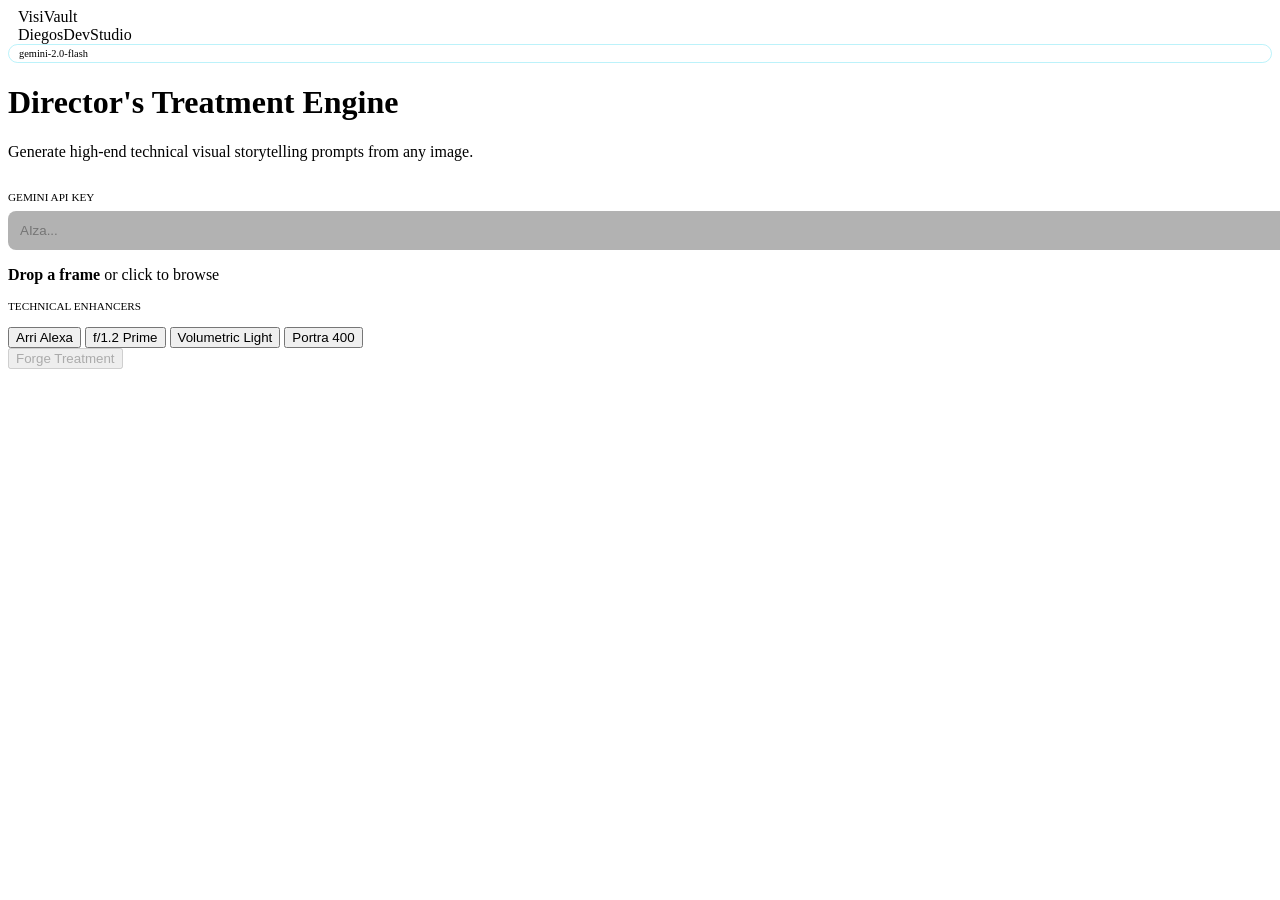
==== commit ce1111bd: "Update index.html Signed-off-by: diegosdevstudio <diegosdevstudio@gmail.com>" ====
--- a/index.html
+++ b/index.html
@@ -1,826 +1,128 @@
 <!DOCTYPE html>
-
 <html lang="en">
 <head>
   <meta charset="UTF-8" />
   <meta name="viewport" content="width=device-width, initial-scale=1.0"/>
   <title>VisiVault — DiegosDevStudio</title>
-  <style>
-    @import url('https://fonts.googleapis.com/css2?family=Syne:wght@400;600;700;800&family=DM+Mono:wght@300;400;500&display=swap');
-
-```
-:root {
-  --bg:        #121826;
-  --cyan:      #22D3EE;
-  --blue:      #2563EB;
-  --text:      #F8FAFC;
-  --muted:     #94A3B8;
-  --glass-bg:  rgba(255,255,255,0.04);
-  --glass-border: rgba(37,99,235,0.35);
-  --radius:    14px;
-}
-
-*, *::before, *::after { box-sizing: border-box; margin: 0; padding: 0; }
-
-body {
-  background: var(--bg);
-  color: var(--text);
-  font-family: 'DM Mono', monospace;
-  min-height: 100vh;
-  overflow-x: hidden;
-}
-
-/* ─── Background mesh ─── */
-body::before {
-  content: '';
-  position: fixed; inset: 0; z-index: 0;
-  background:
-    radial-gradient(ellipse 80% 60% at 10% 10%, rgba(34,211,238,0.07) 0%, transparent 60%),
-    radial-gradient(ellipse 60% 80% at 90% 90%, rgba(37,99,235,0.10) 0%, transparent 60%);
-  pointer-events: none;
-}
-
-/* ─── NAV ─── */
-nav {
-  position: sticky; top: 0; z-index: 100;
-  display: flex; align-items: center; gap: 14px;
-  padding: 14px 28px;
-  background: rgba(18,24,38,0.75);
-  backdrop-filter: blur(18px);
-  border-bottom: 1px solid var(--glass-border);
-}
-
-/* D-bracket logo (CSS only) */
-.logo-mark {
-  width: 36px; height: 36px;
-  position: relative; flex-shrink: 0;
-}
-.logo-mark svg { width: 100%; height: 100%; }
-
-.logo-text {
-  font-family: 'Syne', sans-serif;
-  font-weight: 800;
-  font-size: 1.15rem;
-  background: linear-gradient(90deg, var(--cyan), var(--blue));
-  -webkit-background-clip: text;
-  -webkit-text-fill-color: transparent;
-  letter-spacing: 0.03em;
-}
-.logo-sub {
-  font-size: 0.65rem;
-  color: var(--muted);
-  margin-left: 2px;
-  letter-spacing: 0.12em;
-  text-transform: uppercase;
-}
-nav .spacer { flex: 1; }
-.nav-badge {
-  font-size: 0.65rem;
-  color: var(--cyan);
-  border: 1px solid rgba(34,211,238,0.35);
-  padding: 3px 10px;
-  border-radius: 20px;
-  letter-spacing: 0.1em;
-}
-
-/* ─── MAIN ─── */
-main {
-  position: relative; z-index: 1;
-  max-width: 900px;
-  margin: 0 auto;
-  padding: 48px 24px 80px;
-}
-
-.hero-label {
-  font-size: 0.7rem;
-  letter-spacing: 0.2em;
-  text-transform: uppercase;
-  color: var(--cyan);
-  margin-bottom: 12px;
-}
-h1 {
-  font-family: 'Syne', sans-serif;
-  font-size: clamp(2rem, 5vw, 3.2rem);
-  font-weight: 800;
-  line-height: 1.1;
-  margin-bottom: 16px;
-}
-h1 span {
-  background: linear-gradient(100deg, var(--cyan) 0%, var(--blue) 100%);
-  -webkit-background-clip: text;
-  -webkit-text-fill-color: transparent;
-}
-.hero-desc {
-  color: var(--muted);
-  font-size: 0.88rem;
-  max-width: 520px;
-  line-height: 1.7;
-  margin-bottom: 40px;
-}
-
-/* ─── CARD (Glassmorphism) ─── */
-.card {
-  background: var(--glass-bg);
-  border: 1px solid var(--glass-border);
-  border-radius: var(--radius);
-  backdrop-filter: blur(16px);
-  -webkit-backdrop-filter: blur(16px);
-  padding: 28px;
-  margin-bottom: 24px;
-  transition: border-color 0.3s;
-}
-.card:hover { border-color: rgba(34,211,238,0.45); }
-
-.card-title {
-  font-family: 'Syne', sans-serif;
-  font-size: 0.78rem;
-  font-weight: 700;
-  letter-spacing: 0.15em;
-  text-transform: uppercase;
-  color: var(--cyan);
-  margin-bottom: 18px;
-  display: flex; align-items: center; gap: 8px;
-}
-.card-title::before {
-  content: '';
-  display: inline-block;
-  width: 6px; height: 6px;
-  border-radius: 50%;
-  background: var(--cyan);
-  box-shadow: 0 0 8px var(--cyan);
-}
-
-/* ─── UPLOAD ZONE ─── */
-.upload-zone {
-  border: 2px dashed rgba(37,99,235,0.45);
-  border-radius: var(--radius);
-  padding: 40px 24px;
-  text-align: center;
-  cursor: pointer;
-  transition: all 0.25s;
-  position: relative;
-  background: rgba(37,99,235,0.04);
-}
-.upload-zone:hover, .upload-zone.dragover {
-  border-color: var(--cyan);
-  background: rgba(34,211,238,0.07);
-}
-.upload-zone input[type="file"] {
-  position: absolute; inset: 0;
-  opacity: 0; cursor: pointer; width: 100%; height: 100%;
-}
-.upload-icon {
-  font-size: 2.2rem;
-  margin-bottom: 12px;
-  display: block;
-  opacity: 0.6;
-}
-.upload-zone p { color: var(--muted); font-size: 0.85rem; }
-.upload-zone strong { color: var(--text); }
-
-/* Preview */
-#preview-wrap {
-  display: none;
-  margin-top: 20px;
-  border-radius: var(--radius);
-  overflow: hidden;
-  border: 1px solid var(--glass-border);
-  position: relative;
-}
-#preview-img {
-  width: 100%; max-height: 380px;
-  object-fit: cover; display: block;
-}
-.preview-clear {
-  position: absolute; top: 10px; right: 10px;
-  background: rgba(18,24,38,0.8);
-  border: 1px solid var(--glass-border);
-  color: var(--text);
-  border-radius: 8px;
-  padding: 4px 12px;
-  font-family: 'DM Mono', monospace;
-  font-size: 0.72rem;
-  cursor: pointer;
-  transition: background 0.2s;
-}
-.preview-clear:hover { background: rgba(37,99,235,0.4); }
-
-/* ─── API KEY ─── */
-.input-wrap {
-  position: relative;
-}
-.input-wrap label {
-  display: block;
-  font-size: 0.72rem;
-  color: var(--muted);
-  letter-spacing: 0.08em;
-  margin-bottom: 8px;
-}
-.input-wrap input {
-  width: 100%;
-  background: rgba(255,255,255,0.03);
-  border: 1px solid var(--glass-border);
-  border-radius: 8px;
-  padding: 12px 16px;
-  color: var(--text);
-  font-family: 'DM Mono', monospace;
-  font-size: 0.85rem;
-  outline: none;
-  transition: border-color 0.25s;
-}
-.input-wrap input:focus { border-color: var(--cyan); }
-.input-wrap input::placeholder { color: rgba(148,163,184,0.4); }
-
-/* ─── BUTTON ─── */
-.btn-primary {
-  display: inline-flex; align-items: center; gap: 10px;
-  background: linear-gradient(100deg, var(--cyan) 0%, var(--blue) 100%);
-  color: #fff;
-  font-family: 'Syne', sans-serif;
-  font-weight: 700;
-  font-size: 0.9rem;
-  letter-spacing: 0.05em;
-  padding: 14px 32px;
-  border-radius: 8px;
-  border: none;
-  cursor: pointer;
-  transition: opacity 0.2s, transform 0.15s, box-shadow 0.2s;
-  box-shadow: 0 0 24px rgba(34,211,238,0.2);
-  width: 100%;
-  justify-content: center;
-  margin-top: 18px;
-}
-.btn-primary:hover:not(:disabled) {
-  opacity: 0.92;
-  transform: translateY(-1px);
-  box-shadow: 0 0 36px rgba(34,211,238,0.35);
-}
-.btn-primary:disabled {
-  opacity: 0.45;
-  cursor: not-allowed;
-  transform: none;
-}
-
-/* ─── STATUS / BUSY BANNER ─── */
-#status-bar {
-  display: none;
-  align-items: center; gap: 12px;
-  padding: 14px 18px;
-  border-radius: var(--radius);
-  margin-bottom: 20px;
-  font-size: 0.82rem;
-}
-#status-bar.busy {
-  background: rgba(239,68,68,0.12);
-  border: 1px solid rgba(239,68,68,0.35);
-  color: #FCA5A5;
-}
-#status-bar.loading {
-  background: rgba(34,211,238,0.08);
-  border: 1px solid rgba(34,211,238,0.3);
-  color: var(--cyan);
-}
-.spinner {
-  width: 16px; height: 16px;
-  border: 2px solid rgba(34,211,238,0.25);
-  border-top-color: var(--cyan);
-  border-radius: 50%;
-  animation: spin 0.7s linear infinite;
-  flex-shrink: 0;
-}
-@keyframes spin { to { transform: rotate(360deg); } }
-
-/* ─── OUTPUT ─── */
-#output-section { display: none; }
-
-.treatment-box {
-  background: rgba(0,0,0,0.25);
-  border: 1px solid rgba(34,211,238,0.2);
-  border-left: 3px solid var(--cyan);
-  border-radius: var(--radius);
-  padding: 24px;
-  font-size: 0.88rem;
-  line-height: 1.8;
-  color: var(--text);
-  white-space: pre-wrap;
-  word-break: break-word;
-}
-
-.output-actions {
-  display: flex; gap: 12px; margin-top: 16px;
-}
-.btn-ghost {
-  flex: 1;
-  background: var(--glass-bg);
-  border: 1px solid var(--glass-border);
-  color: var(--text);
-  font-family: 'DM Mono', monospace;
-  font-size: 0.78rem;
-  padding: 10px 18px;
-  border-radius: 8px;
-  cursor: pointer;
-  transition: border-color 0.2s, background 0.2s;
-  text-align: center;
-  letter-spacing: 0.05em;
-}
-.btn-ghost:hover {
-  border-color: var(--cyan);
-  background: rgba(34,211,238,0.07);
-}
-
-.meta-chips {
-  display: flex; flex-wrap: wrap; gap: 8px;
-  margin-top: 16px;
-}
-.chip {
-  font-size: 0.7rem;
-  padding: 4px 12px;
-  border-radius: 20px;
-  border: 1px solid var(--glass-border);
-  color: var(--muted);
-  letter-spacing: 0.08em;
-  background: rgba(255,255,255,0.03);
-}
-.chip.cyan { border-color: rgba(34,211,238,0.4); color: var(--cyan); }
-
-/* ─── TECHNICAL ENHANCER TAGS ─── */
-.enhancer-grid {
-  display: flex;
-  flex-wrap: wrap;
-  gap: 10px;
-}
-.tag-btn {
-  background: rgba(255,255,255,0.03);
-  border: 1px solid var(--glass-border);
-  color: var(--muted);
-  font-family: 'DM Mono', monospace;
-  font-size: 0.72rem;
-  letter-spacing: 0.06em;
-  padding: 7px 14px;
-  border-radius: 20px;
-  cursor: pointer;
-  transition: all 0.2s;
-  white-space: nowrap;
-}
-.tag-btn:hover {
-  border-color: var(--cyan);
-  color: var(--cyan);
-  background: rgba(34,211,238,0.08);
-  box-shadow: 0 0 12px rgba(34,211,238,0.15);
-}
-.tag-btn.active {
-  border-color: var(--cyan);
-  color: var(--bg);
-  background: linear-gradient(100deg, var(--cyan), var(--blue));
-  box-shadow: 0 0 16px rgba(34,211,238,0.3);
-}
-.tag-category {
-  font-size: 0.62rem;
-  letter-spacing: 0.15em;
-  text-transform: uppercase;
-  color: rgba(148,163,184,0.5);
-  width: 100%;
-  margin-top: 6px;
-  margin-bottom: 2px;
-}
-.active-tags-row {
-  margin-top: 14px;
-  min-height: 28px;
-  display: flex;
-  flex-wrap: wrap;
-  gap: 8px;
-  align-items: center;
-}
-.active-tag-pill {
-  display: inline-flex; align-items: center; gap: 6px;
-  font-size: 0.68rem;
-  padding: 4px 10px;
-  border-radius: 20px;
-  background: rgba(34,211,238,0.12);
-  border: 1px solid rgba(34,211,238,0.35);
-  color: var(--cyan);
-  letter-spacing: 0.04em;
-}
-.active-tag-pill button {
-  background: none; border: none;
-  color: rgba(34,211,238,0.6);
-  cursor: pointer; font-size: 0.7rem;
-  padding: 0; line-height: 1;
-  transition: color 0.15s;
-}
-.active-tag-pill button:hover { color: var(--cyan); }
-.tags-hint {
-  font-size: 0.7rem;
-  color: rgba(148,163,184,0.4);
-  font-style: italic;
-}
-
-/* ─── FOOTER ─── */
-footer {
-  position: relative; z-index: 1;
-  text-align: center;
-  padding: 24px;
-  color: rgba(148,163,184,0.4);
-  font-size: 0.7rem;
-  letter-spacing: 0.1em;
-  border-top: 1px solid rgba(37,99,235,0.15);
-}
-```
-
-  </style>
+  <link rel="stylesheet" href="style.css">
 </head>
 <body>
 
-<!-- NAV -->
-
 <nav>
-  <!-- D-bracket logo (CSS/SVG recreation) -->
-  <div class="logo-mark">
-    <svg viewBox="0 0 36 36" fill="none" xmlns="http://www.w3.org/2000/svg">
-      <defs>
-        <linearGradient id="lg" x1="0" y1="0" x2="36" y2="36" gradientUnits="userSpaceOnUse">
-          <stop offset="0%" stop-color="#22D3EE"/>
-          <stop offset="100%" stop-color="#2563EB"/>
-        </linearGradient>
-      </defs>
-      <!-- { bracket -->
-      <path d="M10 8 C7 8 5 10 5 13 L5 16 C5 17.5 4 18 3 18 C4 18 5 18.5 5 20 L5 23 C5 26 7 28 10 28"
-            stroke="url(#lg)" stroke-width="2.8" stroke-linecap="round" fill="none"/>
-      <!-- D shape -->
-      <path d="M14 10 L14 26 C14 26 24 26 26 18 C28 10 14 10 14 10 Z"
-            stroke="url(#lg)" stroke-width="2.5" stroke-linejoin="round" fill="none"/>
-      <!-- > arrow -->
-      <path d="M17 15 L22 18 L17 21" stroke="url(#lg)" stroke-width="2.4" stroke-linecap="round" stroke-linejoin="round" fill="none"/>
-    </svg>
-  </div>
-
-  <div>
+  <div style="padding-left: 10px;">
     <div class="logo-text">VisiVault</div>
     <div class="logo-sub">DiegosDevStudio</div>
   </div>
-
-  <div class="spacer"></div>
-  <div class="nav-badge">gemini-2.0-flash</div>
+  <div style="flex: 1;"></div>
+  <div style="font-size: 0.65rem; color: var(--cyan); border: 1px solid rgba(34,211,238,0.3); padding: 3px 10px; border-radius: 20px;">gemini-2.0-flash</div>
 </nav>
 
-<!-- MAIN -->
-
 <main>
-  <p class="hero-label">// AI Visual Intelligence</p>
-  <h1>Director's <span>Treatment</span><br>Engine</h1>
-  <p class="hero-desc">
-    Upload an image. The AI generates a dense, cinematic Director's Treatment —
-    technical language for luxury branding, volumetric lighting, and premium visual storytelling.
-  </p>
-
-  <!-- API KEY -->
+  <h1>Director's <span>Treatment</span> Engine</h1>
+  <p style="color:var(--muted); margin-bottom:30px;">Generate high-end technical visual storytelling prompts from any image.</p>
 
   <div class="card">
-    <div class="card-title">API Configuration</div>
-    <div class="input-wrap">
-      <label>GEMINI API KEY</label>
-      <input type="password" id="api-key-input" placeholder="AIza..."/>
+    <label style="font-size:0.7rem; color:var(--muted); display:block; margin-bottom:8px;">GEMINI API KEY</label>
+    <input type="password" id="api-key-input" placeholder="AIza..." style="width:100%; padding:12px; background:rgba(0,0,0,0.3); border:1px solid var(--glass-border); color:white; border-radius:8px;">
+  </div>
+
+  <div class="card">
+    <div class="upload-zone" id="drop-zone">
+      <input type="file" id="file-input" accept="image/*" style="position:absolute; inset:0; opacity:0; cursor:pointer;">
+      <p><strong>Drop a frame</strong> or click to browse</p>
+    </div>
+    <div id="preview-wrap" style="display:none; margin-top:20px; border:1px solid var(--glass-border); border-radius:14px; overflow:hidden;">
+        <img id="preview-img" src="" style="width:100%; display:block;">
     </div>
   </div>
 
-  <!-- UPLOAD -->
-
   <div class="card">
-    <div class="card-title">Image Source</div>
-    <div class="upload-zone" id="drop-zone">
-      <input type="file" id="file-input" accept="image/*"/>
-      <span class="upload-icon">🎞️</span>
-      <p><strong>Drop a frame</strong> or click to browse</p>
-      <p style="margin-top:6px; font-size:0.75rem;">JPG · PNG · WEBP · up to 10MB</p>
-    </div>
-    <div id="preview-wrap">
-      <img id="preview-img" src="" alt="Preview"/>
-      <button class="preview-clear" id="clear-btn">✕ Clear</button>
+    <p style="font-size:0.7rem; color:var(--cyan); margin-bottom:15px;">TECHNICAL ENHANCERS</p>
+    <div class="enhancer-grid">
+      <button class="tag-btn" data-tag="Arri Alexa 65, cinematic gold standard">Arri Alexa</button>
+      <button class="tag-btn" data-tag="f/1.2 Master Prime lens, razor-sharp bokeh">f/1.2 Prime</button>
+      <button class="tag-btn" data-tag="Volumetric Rim Light, god rays">Volumetric Light</button>
+      <button class="tag-btn" data-tag="Kodak Portra 400 film stock">Portra 400</button>
     </div>
   </div>
 
-  <!-- TECHNICAL ENHANCER -->
+  <button class="btn-primary" id="analyze-btn" disabled>Forge Treatment</button>
 
-  <div class="card">
-    <div class="card-title">Technical Enhancer</div>
-
-```
-<div class="enhancer-grid">
-  <span class="tag-category">// Vibe</span>
-  <button class="tag-btn" data-tag="Editorial Vogue, luxury fashion editorial aesthetic">Editorial Vogue</button>
-  <button class="tag-btn" data-tag="4k Raw Log, unprocessed cinematic footage with maximum dynamic range">4k Raw Log</button>
-
-  <span class="tag-category">// Film Stock</span>
-  <button class="tag-btn" data-tag="Kodak Portra 400, warm luminous skin tones, fine grain luxury film stock">Portra 400</button>
-
-  <span class="tag-category">// Aperture</span>
-  <button class="tag-btn" data-tag="f/1.2 Master Prime lens, creamy bokeh, razor-sharp subject isolation, expensive optical character">f/1.2 Master Prime</button>
-
-  <span class="tag-category">// Lighting</span>
-  <button class="tag-btn" data-tag="Volumetric Rim Light, atmospheric god rays, sculpted edge definition, deep shadow contrast">Volumetric Rim Light</button>
-  <button class="tag-btn" data-tag="High-Key Fashion lighting, diffused fill, clean highlights, luxury editorial brightness">High-Key Fashion</button>
-
-  <span class="tag-category">// Camera</span>
-  <button class="tag-btn" data-tag="Shot on Arri Alexa 65, the industry gold standard for luxury cinema and high-end commercial production">Arri Alexa 65</button>
-
-  <span class="tag-category">// Lens</span>
-  <button class="tag-btn" data-tag="85mm f/1.2 prime lens, classic luxury fashion portrait compression, flattering subject rendering">85mm f/1.2</button>
-
-  <span class="tag-category">// Texture</span>
-  <button class="tag-btn" data-tag="Micro-Texture Detail, hyper-resolved surface fidelity, tactile material presence, ultra-fine grain structure">Micro-Texture Detail</button>
-
-  <span class="tag-category">// Tone</span>
-  <button class="tag-btn" data-tag="Deep Obsidian Shadows, rich crushed blacks, high-contrast luxury tonal depth, noir-inflected shadow detail">Deep Obsidian Shadows</button>
-</div>
-
-<!-- Active tags display -->
-<div class="active-tags-row" id="active-tags-row">
-  <span class="tags-hint" id="tags-hint">Select enhancers above to append to your treatment prompt.</span>
-</div>
-```
-
-  </div>
-
-  <!-- STATUS BAR -->
-
-  <div id="status-bar">
-    <div class="spinner" id="status-spinner"></div>
-    <span id="status-text"></span>
-  </div>
-
-  <!-- ANALYZE BUTTON -->
-
-  <button class="btn-primary" id="analyze-btn" disabled>
-    <span>⚡</span> Generate Director's Treatment
-  </button>
-
-  <!-- OUTPUT -->
-
-  <div id="output-section" style="margin-top:32px;">
+  <div id="output-section" style="display:none; margin-top:30px;">
     <div class="card">
-      <div class="card-title">Director's Treatment</div>
-      <div class="treatment-box" id="treatment-output"></div>
-      <div class="meta-chips" id="meta-chips"></div>
-      <div class="output-actions">
-        <button class="btn-ghost" id="copy-btn">⎘ Copy Treatment</button>
-        <button class="btn-ghost" id="reset-btn">↺ New Analysis</button>
-      </div>
+        <div class="treatment-box" id="treatment-output"></div>
+        <button class="btn-primary" style="margin-top:15px; background:var(--glass-bg); border:1px solid var(--glass-border);" onclick="copyText()">Copy Treatment</button>
     </div>
   </div>
 </main>
 
-<footer>© 2025 DiegosDevStudio · VisiVault · Powered by Gemini 2.0 Flash</footer>
+<script>
+  const fileInput = document.getElementById('file-input');
+  const analyzeBtn = document.getElementById('analyze-btn');
+  const previewImg = document.getElementById('preview-img');
+  const previewWrap = document.getElementById('preview-wrap');
+  const outputSection = document.getElementById('output-section');
+  const treatmentOut = document.getElementById('treatment-output');
 
-<script>
-  // ─── DOM refs ───────────────────────────────────────────────
-  const fileInput     = document.getElementById('file-input');
-  const dropZone      = document.getElementById('drop-zone');
-  const previewWrap   = document.getElementById('preview-wrap');
-  const previewImg    = document.getElementById('preview-img');
-  const clearBtn      = document.getElementById('clear-btn');
-  const analyzeBtn    = document.getElementById('analyze-btn');
-  const apiKeyInput   = document.getElementById('api-key-input');
-  const statusBar     = document.getElementById('status-bar');
-  const statusSpinner = document.getElementById('status-spinner');
-  const statusText    = document.getElementById('status-text');
-  const outputSection = document.getElementById('output-section');
-  const treatmentOut  = document.getElementById('treatment-output');
-  const metaChips     = document.getElementById('meta-chips');
-  const copyBtn       = document.getElementById('copy-btn');
-  const resetBtn      = document.getElementById('reset-btn');
-  const activeTagsRow = document.getElementById('active-tags-row');
-  const tagsHint      = document.getElementById('tags-hint');
+  let currentB64 = null;
+  let currentMime = null;
+  const activeTags = new Set();
 
-  let currentFile = null;
-  let currentB64  = null;
-  let currentMime = null;
-
-  // ─── Active tags state ────────────────────────────────────────
-  const activeTags = new Map(); // label → tag value
-
-  function renderActiveTags() {
-    activeTagsRow.innerHTML = '';
-    if (activeTags.size === 0) {
-      activeTagsRow.innerHTML = '<span class="tags-hint">Select enhancers above to append to your treatment prompt.</span>';
-      return;
-    }
-    activeTags.forEach((val, label) => {
-      const pill = document.createElement('span');
-      pill.className = 'active-tag-pill';
-      pill.innerHTML = `${label} <button title="Remove">✕</button>`;
-      pill.querySelector('button').addEventListener('click', () => {
-        activeTags.delete(label);
-        // deactivate the corresponding tag-btn
-        document.querySelectorAll('.tag-btn').forEach(b => {
-          if (b.textContent.trim() === label) b.classList.remove('active');
-        });
-        renderActiveTags();
-      });
-      activeTagsRow.appendChild(pill);
-    });
-  }
-
-  // ─── Tag button click ─────────────────────────────────────────
+  // Tag Toggling
   document.querySelectorAll('.tag-btn').forEach(btn => {
     btn.addEventListener('click', () => {
-      const label = btn.textContent.trim();
-      const tagVal = btn.dataset.tag;
-      if (activeTags.has(label)) {
-        activeTags.delete(label);
-        btn.classList.remove('active');
-      } else {
-        activeTags.set(label, tagVal);
-        btn.classList.add('active');
-      }
-      renderActiveTags();
+      btn.classList.toggle('active');
+      if(btn.classList.contains('active')) activeTags.add(btn.dataset.tag);
+      else activeTags.delete(btn.dataset.tag);
     });
   });
 
-  // ─── Drag / Drop ─────────────────────────────────────────────
-  dropZone.addEventListener('dragover', e => { e.preventDefault(); dropZone.classList.add('dragover'); });
-  dropZone.addEventListener('dragleave', () => dropZone.classList.remove('dragover'));
-  dropZone.addEventListener('drop', e => {
-    e.preventDefault(); dropZone.classList.remove('dragover');
-    const f = e.dataTransfer.files[0];
-    if (f) handleFile(f);
+  // Handle File
+  fileInput.addEventListener('change', () => {
+    const file = fileInput.files[0];
+    if (file) {
+      currentMime = file.type;
+      const reader = new FileReader();
+      reader.onload = (e) => {
+        currentB64 = e.target.result.split(',')[1];
+        previewImg.src = e.target.result;
+        previewWrap.style.display = 'block';
+        analyzeBtn.disabled = false;
+      };
+      reader.readAsDataURL(file);
+    }
   });
-  fileInput.addEventListener('change', () => { if (fileInput.files[0]) handleFile(fileInput.files[0]); });
-  clearBtn.addEventListener('click', clearImage);
 
-  function handleFile(file) {
-    if (!file.type.startsWith('image/')) return alert('Please upload an image file.');
-    currentFile = file;
-    currentMime = file.type;
-    const reader = new FileReader();
-    reader.onload = e => {
-      const dataUrl = e.target.result;
-      currentB64 = dataUrl.split(',')[1];
-      previewImg.src = dataUrl;
-      previewWrap.style.display = 'block';
-      checkReady();
-    };
-    reader.readAsDataURL(file);
-  }
+  // Analyze Function
+  async function generate() {
+    const key = document.getElementById('api-key-input').value;
+    if(!key) return alert("API Key Required");
 
-  function clearImage() {
-    currentFile = null; currentB64 = null; currentMime = null;
-    previewWrap.style.display = 'none';
-    previewImg.src = '';
-    fileInput.value = '';
-    checkReady();
-    outputSection.style.display = 'none';
-  }
+    treatmentOut.textContent = "Analyzing visual data...";
+    outputSection.style.display = 'block';
 
-  apiKeyInput.addEventListener('input', checkReady);
+    const prompt = `Analyze this image as a Creative Director. Write a 100-word cinematic Director's Treatment. Use these modifiers: ${Array.from(activeTags).join(', ')}`;
 
-  function checkReady() {
-    analyzeBtn.disabled = !(currentB64 && apiKeyInput.value.trim().length > 10);
-  }
-
-  // ─── UI helpers ───────────────────────────────────────────────
-  function showStatus(msg, type = 'loading') {
-    statusBar.className = type;
-    statusBar.style.display = 'flex';
-    statusSpinner.style.display = type === 'loading' ? 'block' : 'none';
-    statusText.textContent = msg;
-  }
-  function hideStatus() { statusBar.style.display = 'none'; }
-
-  function sleep(ms) { return new Promise(r => setTimeout(r, ms)); }
-
-  // ─── doAnalyze ────────────────────────────────────────────────
-  async function doAnalyze() {
-    const apiKey = apiKeyInput.value.trim();
-    if (!apiKey || !currentB64) return;
-
-    // ── UPGRADED SYSTEM PROMPT (Director's Treatment) ──
-    const activeMods = activeTags.size > 0
-      ? `\n\nMandatory technical modifiers to weave into the treatment:\n${[...activeTags.values()].map(v => `• ${v}`).join('\n')}`
-      : '';
-
-    const sys = `You are a high-end Creative Director specializing in luxury branding and cinematic visual storytelling. Analyze the image provided. Generate a dense, technical "Director's Treatment" (exactly ~100 words) for an image generation engine.
-Include Lighting (volumetric, high-key fashion), Texture (premium materials like brushed gold, marble), Camera (85mm f/1.2, Arri Alexa), and a sophisticated Palette. Provide ONLY the prompt paragraph. No conversational filler.${activeMods}`;
-
-    const endpoint = `https://generativelanguage.googleapis.com/v1beta/models/gemini-2.0-flash:generateContent?key=${apiKey}`;
-
-    const body = {
-      contents: [{
-        parts: [
-          { text: sys },
-          {
-            inline_data: {
-              mime_type: currentMime,
-              data: currentB64
-            }
-          }
-        ]
-      }]
-    };
-
-    // ── Retry loop (max 3 attempts, 429 = Server Busy + 6s wait) ──
-    let attempt = 0;
-    const MAX_ATTEMPTS = 3;
-    let result = null;
-
-    analyzeBtn.disabled = true;
-    outputSection.style.display = 'none';
-
-    while (attempt < MAX_ATTEMPTS) {
-      attempt++;
-      showStatus(`Analyzing… attempt ${attempt} of ${MAX_ATTEMPTS}`, 'loading');
-
-      try {
-        const response = await fetch(endpoint, {
-          method: 'POST',
-          headers: { 'Content-Type': 'application/json' },
-          body: JSON.stringify(body)
-        });
-
-        // 429 — Rate Limit / Server Busy
-        if (response.status === 429) {
-          showStatus('⚠️ Server Busy — retrying in 6 seconds…', 'busy');
-          await sleep(6000);
-          continue;
-        }
-
-        if (!response.ok) {
-          const errData = await response.json().catch(() => ({}));
-          const msg = errData?.error?.message || `HTTP ${response.status}`;
-          showStatus(`Error: ${msg}`, 'busy');
-          await sleep(2000);
-          break;
-        }
-
-        const data = await response.json();
-
-        // ── JSON parse: strip Markdown backticks ──
-        let raw = data?.candidates?.[0]?.content?.parts?.[0]?.text || '';
-        raw = raw.replace(/^```json\s*/i, '').replace(/^```\s*/i, '').replace(/```$/i, '').trim();
-
-        result = raw;
-        break;
-
-      } catch (err) {
-        showStatus(`Network error: ${err.message}`, 'busy');
-        await sleep(2000);
-      }
-    }
-
-    hideStatus();
-    analyzeBtn.disabled = false;
-    checkReady();
-
-    if (result) {
-      renderOutput(result);
-    } else {
-      showStatus('Failed after 3 attempts. Check your API key or try again.', 'busy');
-      setTimeout(hideStatus, 5000);
+    try {
+      const resp = await fetch(`https://generativelanguage.googleapis.com/v1beta/models/gemini-2.0-flash:generateContent?key=${key}`, {
+        method: 'POST',
+        headers: {'Content-Type': 'application/json'},
+        body: JSON.stringify({
+          contents: [{ parts: [{text: prompt}, {inline_data: {mime_type: currentMime, data: currentB64}}] }]
+        })
+      });
+      const data = await resp.json();
+      treatmentOut.textContent = data.candidates[0].content.parts[0].text;
+    } catch(e) {
+      treatmentOut.textContent = "Error: Check your API Key.";
     }
   }
 
-  function renderOutput(text) {
-    treatmentOut.textContent = text;
-
-    // Auto-detect keyword chips (updated to luxury labels)
-    const keywords = [
-      'Arri Alexa', '85mm', 'f/1.2', 'Volumetric Rim Light', 'High-Key Fashion',
-      'Portra 400', 'Editorial Vogue', 'Micro-Texture Detail', '4k Raw Log',
-      'Deep Obsidian Shadows', 'Master Prime', 'brushed gold', 'marble', 'cinematic'
-    ];
-    const found = keywords.filter(k => text.toLowerCase().includes(k.toLowerCase()));
-    metaChips.innerHTML = '';
-
-    const modelChip = document.createElement('span');
-    modelChip.className = 'chip cyan';
-    modelChip.textContent = 'gemini-2.0-flash';
-    metaChips.appendChild(modelChip);
-
-    found.forEach(k => {
-      const c = document.createElement('span');
-      c.className = 'chip';
-      c.textContent = k;
-      metaChips.appendChild(c);
-    });
-
-    outputSection.style.display = 'block';
-    outputSection.scrollIntoView({ behavior: 'smooth', block: 'start' });
+  analyzeBtn.addEventListener('click', generate);
+  function copyText() {
+    navigator.clipboard.writeText(treatmentOut.textContent);
+    alert("Copied!");
   }
-
-  // ─── Button events ───────────────────────────────────────────
-  analyzeBtn.addEventListener('click', doAnalyze);
-
-  copyBtn.addEventListener('click', () => {
-    navigator.clipboard.writeText(treatmentOut.textContent).then(() => {
-      copyBtn.textContent = '✓ Copied!';
-      setTimeout(() => copyBtn.textContent = '⎘ Copy Treatment', 2000);
-    });
-  });
-
-  resetBtn.addEventListener('click', () => {
-    clearImage();
-    outputSection.style.display = 'none';
-  });
 </script>
-
 </body>
 </html>
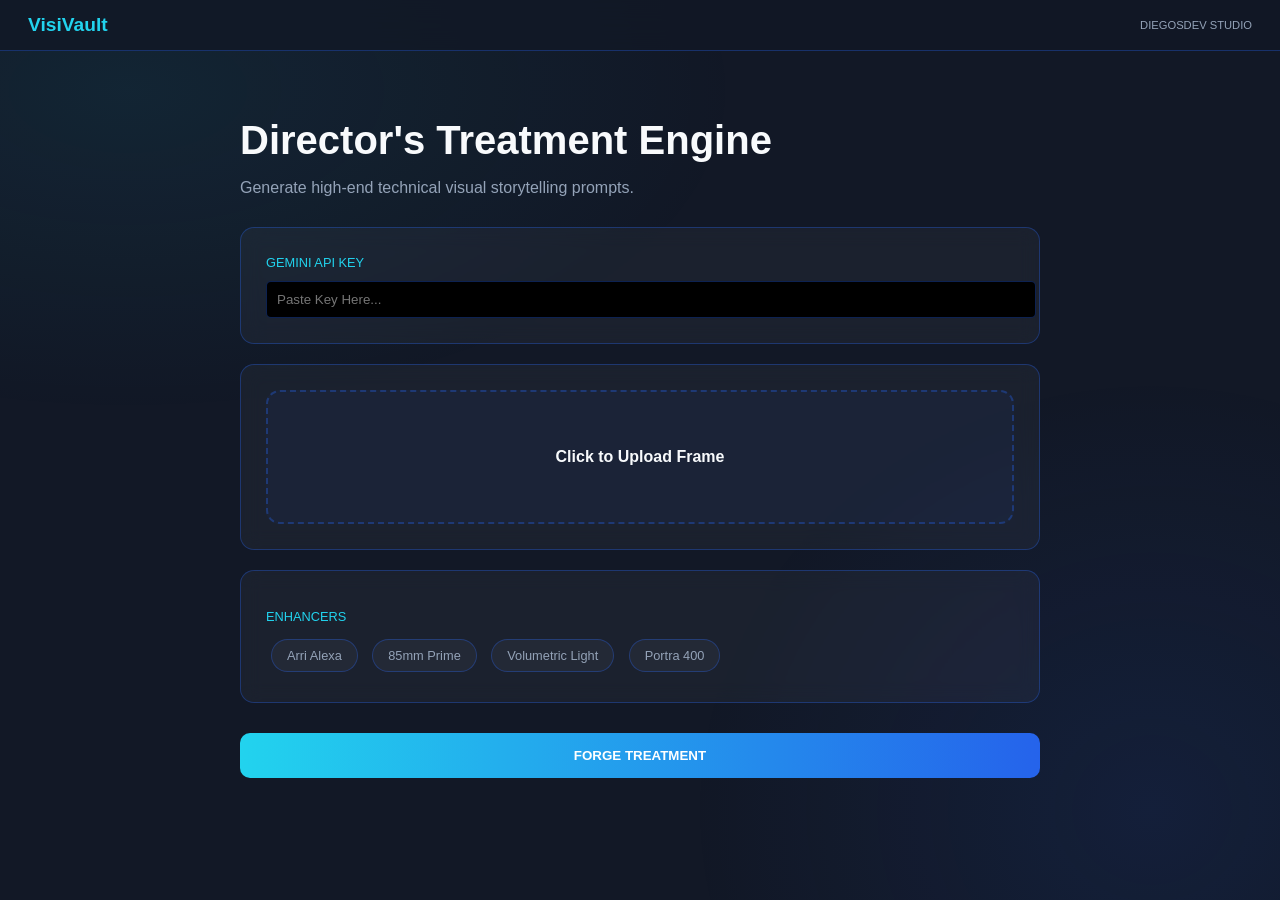
==== commit d8f8ccde: "Update index.html Signed-off-by: diegosdevstudio <diegosdevstudio@gmail.com>" ====
--- a/index.html
+++ b/index.html
@@ -4,125 +4,164 @@
   <meta charset="UTF-8" />
   <meta name="viewport" content="width=device-width, initial-scale=1.0"/>
   <title>VisiVault — DiegosDevStudio</title>
-  <link rel="stylesheet" href="style.css">
+  <style>
+    /* ─── FORCE MIDNIGHT PROTECTION ─── */
+    :root {
+      --bg: #121826;
+      --cyan: #22D3EE;
+      --blue: #2563EB;
+      --text: #F8FAFC;
+      --muted: #94A3B8;
+      --glass-bg: rgba(255,255,255,0.04);
+      --glass-border: rgba(37,99,235,0.35);
+      --radius: 14px;
+    }
+
+    /* THE MOST IMPORTANT PART: Ensure the background is dark immediately */
+    html, body {
+      background-color: #121826 !important; 
+      color: #F8FAFC;
+      margin: 0; padding: 0;
+      font-family: sans-serif; /* Fallback font */
+      min-height: 100vh;
+    }
+
+    body::before {
+      content: '';
+      position: fixed; inset: 0; z-index: 0;
+      background:
+        radial-gradient(ellipse 80% 60% at 10% 10%, rgba(34,211,238,0.07) 0%, transparent 60%),
+        radial-gradient(ellipse 60% 80% at 90% 90%, rgba(37,99,235,0.10) 0%, transparent 60%);
+      pointer-events: none;
+    }
+
+    nav {
+      position: sticky; top: 0; z-index: 100;
+      display: flex; align-items: center; justify-content: space-between;
+      padding: 14px 28px; background: rgba(18,24,38,0.8);
+      backdrop-filter: blur(18px); border-bottom: 1px solid var(--glass-border);
+    }
+
+    .logo-text { font-weight: 800; font-size: 1.2rem; color: var(--cyan); }
+    
+    main { position: relative; z-index: 1; max-width: 800px; margin: 0 auto; padding: 40px 20px; }
+
+    .card {
+      background: var(--glass-bg); border: 1px solid var(--glass-border);
+      border-radius: var(--radius); padding: 25px; margin-bottom: 20px;
+      backdrop-filter: blur(10px);
+    }
+
+    .upload-zone {
+      border: 2px dashed var(--glass-border); border-radius: var(--radius);
+      padding: 40px; text-align: center; cursor: pointer; background: rgba(37,99,235,0.05);
+    }
+
+    .btn-primary {
+      background: linear-gradient(90deg, var(--cyan), var(--blue));
+      color: white; border: none; padding: 15px; border-radius: 10px;
+      font-weight: bold; width: 100%; cursor: pointer; margin-top: 10px;
+    }
+
+    .tag-btn {
+      background: var(--glass-bg); border: 1px solid var(--glass-border);
+      color: var(--muted); padding: 8px 15px; border-radius: 20px;
+      cursor: pointer; margin: 5px; font-size: 0.8rem;
+    }
+    .tag-btn.active { background: var(--cyan); color: #000; border-color: var(--cyan); }
+
+    .treatment-box {
+      background: rgba(0,0,0,0.3); padding: 20px; border-radius: 10px;
+      border-left: 4px solid var(--cyan); color: var(--text); line-height: 1.6;
+    }
+  </style>
 </head>
 <body>
 
 <nav>
-  <div style="padding-left: 10px;">
-    <div class="logo-text">VisiVault</div>
-    <div class="logo-sub">DiegosDevStudio</div>
-  </div>
-  <div style="flex: 1;"></div>
-  <div style="font-size: 0.65rem; color: var(--cyan); border: 1px solid rgba(34,211,238,0.3); padding: 3px 10px; border-radius: 20px;">gemini-2.0-flash</div>
+  <div class="logo-text">VisiVault</div>
+  <div style="font-size: 0.7rem; color: var(--muted);">DIEGOSDEV STUDIO</div>
 </nav>
 
 <main>
-  <h1>Director's <span>Treatment</span> Engine</h1>
-  <p style="color:var(--muted); margin-bottom:30px;">Generate high-end technical visual storytelling prompts from any image.</p>
+  <h1 style="font-size: 2.5rem; margin-bottom: 10px;">Director's <span>Treatment</span> Engine</h1>
+  <p style="color: var(--muted); margin-bottom: 30px;">Generate high-end technical visual storytelling prompts.</p>
 
   <div class="card">
-    <label style="font-size:0.7rem; color:var(--muted); display:block; margin-bottom:8px;">GEMINI API KEY</label>
-    <input type="password" id="api-key-input" placeholder="AIza..." style="width:100%; padding:12px; background:rgba(0,0,0,0.3); border:1px solid var(--glass-border); color:white; border-radius:8px;">
+    <label style="font-size: 0.8rem; color: var(--cyan);">GEMINI API KEY</label>
+    <input type="password" id="api-key" placeholder="Paste Key Here..." style="width:100%; background:black; color:white; border:1px solid var(--glass-border); padding:10px; margin-top:10px; border-radius:5px;">
   </div>
 
   <div class="card">
     <div class="upload-zone" id="drop-zone">
-      <input type="file" id="file-input" accept="image/*" style="position:absolute; inset:0; opacity:0; cursor:pointer;">
-      <p><strong>Drop a frame</strong> or click to browse</p>
+      <input type="file" id="file-input" accept="image/*" style="display:none;">
+      <p><strong>Click to Upload Frame</strong></p>
     </div>
-    <div id="preview-wrap" style="display:none; margin-top:20px; border:1px solid var(--glass-border); border-radius:14px; overflow:hidden;">
-        <img id="preview-img" src="" style="width:100%; display:block;">
+    <div id="preview-wrap" style="display:none; margin-top:15px;"><img id="preview-img" style="width:100%; border-radius:10px;"></div>
+  </div>
+
+  <div class="card">
+    <p style="font-size: 0.8rem; color: var(--cyan); margin-bottom: 10px;">ENHANCERS</p>
+    <div id="tags">
+      <button class="tag-btn" data-val="Arri Alexa 65">Arri Alexa</button>
+      <button class="tag-btn" data-val="85mm Prime Lens">85mm Prime</button>
+      <button class="tag-btn" data-val="Volumetric Lighting">Volumetric Light</button>
+      <button class="tag-btn" data-val="Kodak Portra 400">Portra 400</button>
     </div>
   </div>
 
-  <div class="card">
-    <p style="font-size:0.7rem; color:var(--cyan); margin-bottom:15px;">TECHNICAL ENHANCERS</p>
-    <div class="enhancer-grid">
-      <button class="tag-btn" data-tag="Arri Alexa 65, cinematic gold standard">Arri Alexa</button>
-      <button class="tag-btn" data-tag="f/1.2 Master Prime lens, razor-sharp bokeh">f/1.2 Prime</button>
-      <button class="tag-btn" data-tag="Volumetric Rim Light, god rays">Volumetric Light</button>
-      <button class="tag-btn" data-tag="Kodak Portra 400 film stock">Portra 400</button>
-    </div>
-  </div>
+  <button class="btn-primary" id="go-btn">FORGE TREATMENT</button>
 
-  <button class="btn-primary" id="analyze-btn" disabled>Forge Treatment</button>
-
-  <div id="output-section" style="display:none; margin-top:30px;">
+  <div id="output" style="display:none; margin-top:30px;">
     <div class="card">
-        <div class="treatment-box" id="treatment-output"></div>
-        <button class="btn-primary" style="margin-top:15px; background:var(--glass-bg); border:1px solid var(--glass-border);" onclick="copyText()">Copy Treatment</button>
+      <div class="treatment-box" id="result-text"></div>
     </div>
   </div>
 </main>
 
 <script>
-  const fileInput = document.getElementById('file-input');
-  const analyzeBtn = document.getElementById('analyze-btn');
-  const previewImg = document.getElementById('preview-img');
-  const previewWrap = document.getElementById('preview-wrap');
-  const outputSection = document.getElementById('output-section');
-  const treatmentOut = document.getElementById('treatment-output');
+  const fileIn = document.getElementById('file-input');
+  const dropZone = document.getElementById('drop-zone');
+  const goBtn = document.getElementById('go-btn');
+  let b64 = null, mime = null;
 
-  let currentB64 = null;
-  let currentMime = null;
-  const activeTags = new Set();
+  dropZone.onclick = () => fileIn.click();
+  fileIn.onchange = (e) => {
+    const file = e.target.files[0];
+    mime = file.type;
+    const reader = new FileReader();
+    reader.onload = (re) => {
+      b64 = re.target.result.split(',')[1];
+      document.getElementById('preview-img').src = re.target.result;
+      document.getElementById('preview-wrap').style.display = 'block';
+    };
+    reader.readAsDataURL(file);
+  };
 
-  // Tag Toggling
-  document.querySelectorAll('.tag-btn').forEach(btn => {
-    btn.addEventListener('click', () => {
-      btn.classList.toggle('active');
-      if(btn.classList.contains('active')) activeTags.add(btn.dataset.tag);
-      else activeTags.delete(btn.dataset.tag);
-    });
+  document.querySelectorAll('.tag-btn').forEach(b => {
+    b.onclick = () => b.classList.toggle('active');
   });
 
-  // Handle File
-  fileInput.addEventListener('change', () => {
-    const file = fileInput.files[0];
-    if (file) {
-      currentMime = file.type;
-      const reader = new FileReader();
-      reader.onload = (e) => {
-        currentB64 = e.target.result.split(',')[1];
-        previewImg.src = e.target.result;
-        previewWrap.style.display = 'block';
-        analyzeBtn.disabled = false;
-      };
-      reader.readAsDataURL(file);
-    }
-  });
+  goBtn.onclick = async () => {
+    const key = document.getElementById('api-key').value;
+    if(!key || !b64) return alert("Missing Key or Image");
+    
+    const out = document.getElementById('result-text');
+    document.getElementById('output').style.display = 'block';
+    out.textContent = "Analyzing...";
 
-  // Analyze Function
-  async function generate() {
-    const key = document.getElementById('api-key-input').value;
-    if(!key) return alert("API Key Required");
-
-    treatmentOut.textContent = "Analyzing visual data...";
-    outputSection.style.display = 'block';
-
-    const prompt = `Analyze this image as a Creative Director. Write a 100-word cinematic Director's Treatment. Use these modifiers: ${Array.from(activeTags).join(', ')}`;
+    const activeTags = [...document.querySelectorAll('.tag-btn.active')].map(b => b.dataset.val).join(', ');
+    const prompt = `Act as a Creative Director. Analyze the image and write a 100-word Director's Treatment using these styles: ${activeTags}`;
 
     try {
-      const resp = await fetch(`https://generativelanguage.googleapis.com/v1beta/models/gemini-2.0-flash:generateContent?key=${key}`, {
+      const r = await fetch(`https://generativelanguage.googleapis.com/v1beta/models/gemini-2.0-flash:generateContent?key=${key}`, {
         method: 'POST',
-        headers: {'Content-Type': 'application/json'},
-        body: JSON.stringify({
-          contents: [{ parts: [{text: prompt}, {inline_data: {mime_type: currentMime, data: currentB64}}] }]
-        })
+        body: JSON.stringify({ contents: [{ parts: [{text: prompt}, {inline_data: {mime_type: mime, data: b64}}] }] })
       });
-      const data = await resp.json();
-      treatmentOut.textContent = data.candidates[0].content.parts[0].text;
-    } catch(e) {
-      treatmentOut.textContent = "Error: Check your API Key.";
-    }
-  }
-
-  analyzeBtn.addEventListener('click', generate);
-  function copyText() {
-    navigator.clipboard.writeText(treatmentOut.textContent);
-    alert("Copied!");
-  }
+      const d = await r.json();
+      out.textContent = d.candidates[0].content.parts[0].text;
+    } catch(err) { out.textContent = "Error: Check Key or Connection."; }
+  };
 </script>
 </body>
 </html>
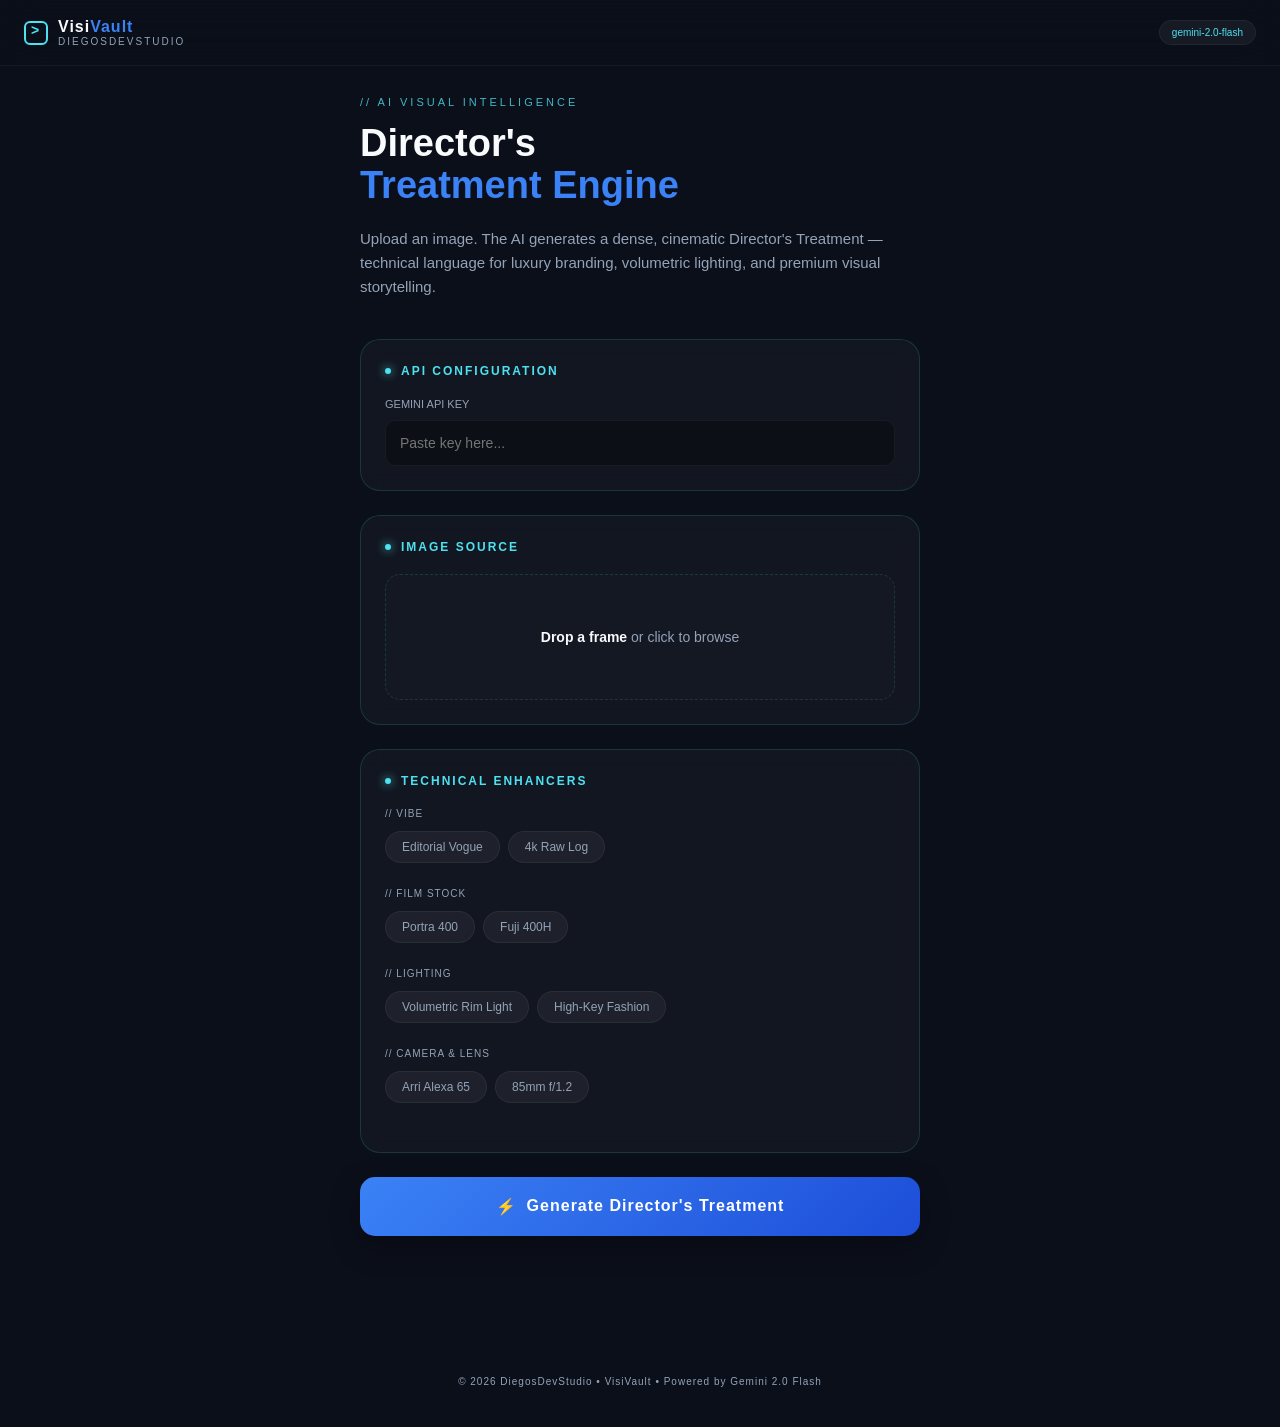
==== commit 9ac6e43d: "Refactor HTML structure and styling for VisiVault Signed-off-by: diegosdevstudio <diegosdevstudio@gm" ====
--- a/index.html
+++ b/index.html
@@ -1,167 +1,248 @@
 <!DOCTYPE html>
 <html lang="en">
 <head>
-  <meta charset="UTF-8" />
-  <meta name="viewport" content="width=device-width, initial-scale=1.0"/>
-  <title>VisiVault — DiegosDevStudio</title>
-  <style>
-    /* ─── FORCE MIDNIGHT PROTECTION ─── */
-    :root {
-      --bg: #121826;
-      --cyan: #22D3EE;
-      --blue: #2563EB;
-      --text: #F8FAFC;
-      --muted: #94A3B8;
-      --glass-bg: rgba(255,255,255,0.04);
-      --glass-border: rgba(37,99,235,0.35);
-      --radius: 14px;
-    }
-
-    /* THE MOST IMPORTANT PART: Ensure the background is dark immediately */
-    html, body {
-      background-color: #121826 !important; 
-      color: #F8FAFC;
-      margin: 0; padding: 0;
-      font-family: sans-serif; /* Fallback font */
-      min-height: 100vh;
-    }
-
-    body::before {
-      content: '';
-      position: fixed; inset: 0; z-index: 0;
-      background:
-        radial-gradient(ellipse 80% 60% at 10% 10%, rgba(34,211,238,0.07) 0%, transparent 60%),
-        radial-gradient(ellipse 60% 80% at 90% 90%, rgba(37,99,235,0.10) 0%, transparent 60%);
-      pointer-events: none;
-    }
-
-    nav {
-      position: sticky; top: 0; z-index: 100;
-      display: flex; align-items: center; justify-content: space-between;
-      padding: 14px 28px; background: rgba(18,24,38,0.8);
-      backdrop-filter: blur(18px); border-bottom: 1px solid var(--glass-border);
-    }
-
-    .logo-text { font-weight: 800; font-size: 1.2rem; color: var(--cyan); }
-    
-    main { position: relative; z-index: 1; max-width: 800px; margin: 0 auto; padding: 40px 20px; }
-
-    .card {
-      background: var(--glass-bg); border: 1px solid var(--glass-border);
-      border-radius: var(--radius); padding: 25px; margin-bottom: 20px;
-      backdrop-filter: blur(10px);
-    }
-
-    .upload-zone {
-      border: 2px dashed var(--glass-border); border-radius: var(--radius);
-      padding: 40px; text-align: center; cursor: pointer; background: rgba(37,99,235,0.05);
-    }
-
-    .btn-primary {
-      background: linear-gradient(90deg, var(--cyan), var(--blue));
-      color: white; border: none; padding: 15px; border-radius: 10px;
-      font-weight: bold; width: 100%; cursor: pointer; margin-top: 10px;
-    }
-
-    .tag-btn {
-      background: var(--glass-bg); border: 1px solid var(--glass-border);
-      color: var(--muted); padding: 8px 15px; border-radius: 20px;
-      cursor: pointer; margin: 5px; font-size: 0.8rem;
-    }
-    .tag-btn.active { background: var(--cyan); color: #000; border-color: var(--cyan); }
-
-    .treatment-box {
-      background: rgba(0,0,0,0.3); padding: 20px; border-radius: 10px;
-      border-left: 4px solid var(--cyan); color: var(--text); line-height: 1.6;
-    }
-  </style>
+    <meta charset="UTF-8">
+    <meta name="viewport" content="width=device-width, initial-scale=1.0, maximum-scale=1.0, user-scalable=no">
+    <title>VisiVault — DiegosDevStudio</title>
+    <style>
+        /* ─── ULTIMATE MIDNIGHT FOUNDATION ─── */
+        :root {
+            --bg-deep: #0B0F1A;
+            --bg-card: rgba(255, 255, 255, 0.03);
+            --accent-cyan: #4EE1F0;
+            --accent-blue: #3B82F6;
+            --text-main: #F8FAFC;
+            --text-dim: #94A3B8;
+            --border: rgba(78, 225, 240, 0.15);
+            --glass-stroke: rgba(255, 255, 255, 0.05);
+        }
+
+        * { box-sizing: border-box; -webkit-tap-highlight-color: transparent; }
+
+        html, body {
+            background-color: var(--bg-deep) !important;
+            color: var(--text-main);
+            font-family: -apple-system, BlinkMacSystemFont, "Segoe UI", Roboto, sans-serif;
+            margin: 0; padding: 0;
+            min-height: 100vh;
+            overflow-x: hidden;
+        }
+
+        /* Ambient Glow Background */
+        body::before {
+            content: ''; position: fixed; inset: 0; z-index: -1;
+            background: 
+                radial-gradient(circle at 0% 0%, rgba(78, 225, 240, 0.08) 0%, transparent 50%),
+                radial-gradient(circle at 100% 100%, rgba(59, 130, 246, 0.1) 0%, transparent 50%);
+        }
+
+        /* ─── NAVIGATION ─── */
+        nav {
+            display: flex; align-items: center; justify-content: space-between;
+            padding: 18px 24px; border-bottom: 1px solid var(--glass-stroke);
+            background: rgba(11, 15, 26, 0.8); backdrop-filter: blur(20px);
+            position: sticky; top: 0; z-index: 100;
+        }
+
+        .logo-group { display: flex; align-items: center; gap: 10px; }
+        .logo-icon { width: 24px; height: 24px; border: 2px solid var(--accent-cyan); border-radius: 6px; position: relative; }
+        .logo-icon::after { content: '>'; position: absolute; left: 5px; top: -1px; font-size: 14px; color: var(--accent-cyan); font-weight: bold; }
+        
+        .brand-name { font-weight: 800; letter-spacing: 1px; }
+        .brand-name span { color: var(--accent-blue); }
+        .studio-tag { font-size: 10px; color: var(--text-dim); letter-spacing: 2px; text-transform: uppercase; }
+
+        /* ─── MAIN UI ─── */
+        main { max-width: 600px; margin: 0 auto; padding: 30px 20px 100px; }
+
+        .hero-section { margin-bottom: 40px; }
+        .hero-label { font-size: 11px; color: var(--accent-cyan); letter-spacing: 3px; margin-bottom: 15px; display: block; opacity: 0.8; }
+        .hero-title { font-size: 38px; line-height: 1.1; margin: 0 0 20px 0; font-weight: 900; }
+        .hero-title span { color: var(--accent-blue); display: block; }
+        .hero-desc { color: var(--text-dim); font-size: 15px; line-height: 1.6; }
+
+        .card {
+            background: var(--bg-card); border: 1px solid var(--border);
+            border-radius: 20px; padding: 24px; margin-bottom: 24px;
+            backdrop-filter: blur(10px);
+        }
+
+        .section-header { display: flex; align-items: center; gap: 10px; margin-bottom: 20px; }
+        .dot { width: 6px; height: 6px; background: var(--accent-cyan); border-radius: 50%; box-shadow: 0 0 10px var(--accent-cyan); }
+        .section-title { font-size: 12px; color: var(--accent-cyan); letter-spacing: 2px; font-weight: 700; text-transform: uppercase; }
+
+        input[type="password"] {
+            width: 100%; background: rgba(0,0,0,0.3); border: 1px solid var(--glass-stroke);
+            border-radius: 10px; padding: 14px; color: white; font-size: 14px;
+        }
+
+        .upload-zone {
+            border: 1px dashed var(--border); border-radius: 15px;
+            padding: 40px 20px; text-align: center; cursor: pointer;
+            transition: all 0.3s; background: rgba(255,255,255,0.01);
+        }
+        .upload-zone:hover { background: rgba(78, 225, 240, 0.05); }
+
+        /* ─── TAG SYSTEM ─── */
+        .tag-group { margin-bottom: 25px; }
+        .tag-label { font-size: 10px; color: var(--text-dim); margin-bottom: 12px; letter-spacing: 1px; }
+        .tag-container { display: flex; flex-wrap: wrap; gap: 8px; }
+        
+        .tag {
+            background: rgba(255,255,255,0.05); border: 1px solid var(--glass-stroke);
+            padding: 8px 16px; border-radius: 50px; font-size: 12px; color: var(--text-dim);
+            cursor: pointer; transition: 0.2s;
+        }
+        .tag.active { 
+            background: rgba(78, 225, 240, 0.1); border-color: var(--accent-cyan); color: var(--accent-cyan);
+            box-shadow: 0 0 15px rgba(78, 225, 240, 0.1);
+        }
+
+        /* ─── FOOTER BUTTON ─── */
+        .btn-forge {
+            width: 100%; padding: 20px; border-radius: 15px; border: none;
+            background: linear-gradient(135deg, var(--accent-blue), #1D4ED8);
+            color: white; font-weight: 800; font-size: 16px; letter-spacing: 1px;
+            cursor: pointer; box-shadow: 0 10px 30px rgba(0,0,0,0.3);
+            display: flex; align-items: center; justify-content: center; gap: 10px;
+        }
+        .btn-forge:active { transform: scale(0.98); }
+
+        footer { text-align: center; padding: 40px; font-size: 10px; color: var(--text-dim); letter-spacing: 1px; }
+    </style>
 </head>
 <body>
 
 <nav>
-  <div class="logo-text">VisiVault</div>
-  <div style="font-size: 0.7rem; color: var(--muted);">DIEGOSDEV STUDIO</div>
+    <div class="logo-group">
+        <div class="logo-icon"></div>
+        <div>
+            <div class="brand-name">Visi<span>Vault</span></div>
+            <div class="studio-tag">DIEGOSDEVSTUDIO</div>
+        </div>
+    </div>
+    <div style="background: rgba(255,255,255,0.05); border: 1px solid var(--glass-stroke); padding: 6px 12px; border-radius: 20px; font-size: 10px; color: var(--accent-cyan);">gemini-2.0-flash</div>
 </nav>
 
 <main>
-  <h1 style="font-size: 2.5rem; margin-bottom: 10px;">Director's <span>Treatment</span> Engine</h1>
-  <p style="color: var(--muted); margin-bottom: 30px;">Generate high-end technical visual storytelling prompts.</p>
-
-  <div class="card">
-    <label style="font-size: 0.8rem; color: var(--cyan);">GEMINI API KEY</label>
-    <input type="password" id="api-key" placeholder="Paste Key Here..." style="width:100%; background:black; color:white; border:1px solid var(--glass-border); padding:10px; margin-top:10px; border-radius:5px;">
-  </div>
-
-  <div class="card">
-    <div class="upload-zone" id="drop-zone">
-      <input type="file" id="file-input" accept="image/*" style="display:none;">
-      <p><strong>Click to Upload Frame</strong></p>
-    </div>
-    <div id="preview-wrap" style="display:none; margin-top:15px;"><img id="preview-img" style="width:100%; border-radius:10px;"></div>
-  </div>
-
-  <div class="card">
-    <p style="font-size: 0.8rem; color: var(--cyan); margin-bottom: 10px;">ENHANCERS</p>
-    <div id="tags">
-      <button class="tag-btn" data-val="Arri Alexa 65">Arri Alexa</button>
-      <button class="tag-btn" data-val="85mm Prime Lens">85mm Prime</button>
-      <button class="tag-btn" data-val="Volumetric Lighting">Volumetric Light</button>
-      <button class="tag-btn" data-val="Kodak Portra 400">Portra 400</button>
-    </div>
-  </div>
-
-  <button class="btn-primary" id="go-btn">FORGE TREATMENT</button>
-
-  <div id="output" style="display:none; margin-top:30px;">
+    <section class="hero-section">
+        <span class="hero-label">// AI VISUAL INTELLIGENCE</span>
+        <h1 class="hero-title">Director's<span>Treatment Engine</span></h1>
+        <p class="hero-desc">Upload an image. The AI generates a dense, cinematic Director's Treatment — technical language for luxury branding, volumetric lighting, and premium visual storytelling.</p>
+    </section>
+
     <div class="card">
-      <div class="treatment-box" id="result-text"></div>
-    </div>
-  </div>
+        <div class="section-header"><div class="dot"></div><span class="section-title">API Configuration</span></div>
+        <p style="font-size: 11px; color: var(--text-dim); margin-bottom: 10px;">GEMINI API KEY</p>
+        <input type="password" id="api-key" placeholder="Paste key here...">
+    </div>
+
+    <div class="card">
+        <div class="section-header"><div class="dot"></div><span class="section-title">Image Source</span></div>
+        <div class="upload-zone" id="drop-zone">
+            <input type="file" id="file-input" accept="image/*" style="display:none;">
+            <p style="font-size: 14px; font-weight: 600;">Drop a frame <span style="color:var(--text-dim); font-weight:400;">or click to browse</span></p>
+        </div>
+        <div id="preview-wrap" style="display:none; margin-top:20px;">
+            <img id="preview-img" style="width:100%; border-radius:12px; border: 1px solid var(--border);">
+        </div>
+    </div>
+
+    <div class="card">
+        <div class="section-header"><div class="dot"></div><span class="section-title">Technical Enhancers</span></div>
+        
+        <div class="tag-group">
+            <div class="tag-label">// VIBE</div>
+            <div class="tag-container">
+                <button class="tag" data-val="Editorial Vogue">Editorial Vogue</button>
+                <button class="tag" data-val="4k Raw Log">4k Raw Log</button>
+            </div>
+        </div>
+
+        <div class="tag-group">
+            <div class="tag-label">// FILM STOCK</div>
+            <div class="tag-container">
+                <button class="tag" data-val="Kodak Portra 400">Portra 400</button>
+                <button class="tag" data-val="Fujifilm 400H">Fuji 400H</button>
+            </div>
+        </div>
+
+        <div class="tag-group">
+            <div class="tag-label">// LIGHTING</div>
+            <div class="tag-container">
+                <button class="tag" data-val="Volumetric Rim Light">Volumetric Rim Light</button>
+                <button class="tag" data-val="High-Key Fashion">High-Key Fashion</button>
+            </div>
+        </div>
+
+        <div class="tag-group">
+            <div class="tag-label">// CAMERA & LENS</div>
+            <div class="tag-container">
+                <button class="tag" data-val="Arri Alexa 65">Arri Alexa 65</button>
+                <button class="tag" data-val="85mm f/1.2">85mm f/1.2</button>
+            </div>
+        </div>
+    </div>
+
+    <button class="btn-forge" id="go-btn">
+        <span>⚡</span> Generate Director's Treatment
+    </button>
+
+    <div id="output" style="display:none; margin-top:30px;">
+        <div class="card">
+            <div style="font-size: 11px; color: var(--accent-cyan); margin-bottom: 15px;">// RESULT</div>
+            <div id="result-text" style="line-height: 1.8; font-size: 15px; color: #E2E8F0;"></div>
+        </div>
+    </div>
 </main>
 
+<footer>
+    © 2026 DiegosDevStudio • VisiVault • Powered by Gemini 2.0 Flash
+</footer>
+
 <script>
-  const fileIn = document.getElementById('file-input');
-  const dropZone = document.getElementById('drop-zone');
-  const goBtn = document.getElementById('go-btn');
-  let b64 = null, mime = null;
-
-  dropZone.onclick = () => fileIn.click();
-  fileIn.onchange = (e) => {
-    const file = e.target.files[0];
-    mime = file.type;
-    const reader = new FileReader();
-    reader.onload = (re) => {
-      b64 = re.target.result.split(',')[1];
-      document.getElementById('preview-img').src = re.target.result;
-      document.getElementById('preview-wrap').style.display = 'block';
+    const fileIn = document.getElementById('file-input');
+    const dropZone = document.getElementById('drop-zone');
+    const goBtn = document.getElementById('go-btn');
+    let b64 = null, mime = null;
+
+    dropZone.onclick = () => fileIn.click();
+    fileIn.onchange = (e) => {
+        const file = e.target.files[0];
+        mime = file.type;
+        const reader = new FileReader();
+        reader.onload = (re) => {
+            b64 = re.target.result.split(',')[1];
+            document.getElementById('preview-img').src = re.target.result;
+            document.getElementById('preview-wrap').style.display = 'block';
+        };
+        reader.readAsDataURL(file);
     };
-    reader.readAsDataURL(file);
-  };
-
-  document.querySelectorAll('.tag-btn').forEach(b => {
-    b.onclick = () => b.classList.toggle('active');
-  });
-
-  goBtn.onclick = async () => {
-    const key = document.getElementById('api-key').value;
-    if(!key || !b64) return alert("Missing Key or Image");
-    
-    const out = document.getElementById('result-text');
-    document.getElementById('output').style.display = 'block';
-    out.textContent = "Analyzing...";
-
-    const activeTags = [...document.querySelectorAll('.tag-btn.active')].map(b => b.dataset.val).join(', ');
-    const prompt = `Act as a Creative Director. Analyze the image and write a 100-word Director's Treatment using these styles: ${activeTags}`;
-
-    try {
-      const r = await fetch(`https://generativelanguage.googleapis.com/v1beta/models/gemini-2.0-flash:generateContent?key=${key}`, {
-        method: 'POST',
-        body: JSON.stringify({ contents: [{ parts: [{text: prompt}, {inline_data: {mime_type: mime, data: b64}}] }] })
-      });
-      const d = await r.json();
-      out.textContent = d.candidates[0].content.parts[0].text;
-    } catch(err) { out.textContent = "Error: Check Key or Connection."; }
-  };
+
+    document.querySelectorAll('.tag').forEach(b => {
+        b.onclick = () => b.classList.toggle('active');
+    });
+
+    goBtn.onclick = async () => {
+        const key = document.getElementById('api-key').value;
+        if(!key || !b64) return alert("Please configure API Key and upload an image.");
+        
+        const out = document.getElementById('result-text');
+        document.getElementById('output').style.display = 'block';
+        out.textContent = "Forging Identity...";
+
+        const activeTags = [...document.querySelectorAll('.tag.active')].map(b => b.dataset.val).join(', ');
+        const prompt = `Act as a luxury Creative Director. Write a dense 100-word Director's Treatment for this image using these technical specs: ${activeTags}. Focus on mood, lighting, and texture.`;
+
+        try {
+            const r = await fetch(`https://generativelanguage.googleapis.com/v1beta/models/gemini-2.0-flash:generateContent?key=${key}`, {
+                method: 'POST',
+                body: JSON.stringify({ contents: [{ parts: [{text: prompt}, {inline_data: {mime_type: mime, data: b64}}] }] })
+            });
+            const d = await r.json();
+            out.textContent = d.candidates[0].content.parts[0].text;
+        } catch(err) { out.textContent = "Connection Error. Verify your API Key."; }
+    };
 </script>
 </body>
 </html>
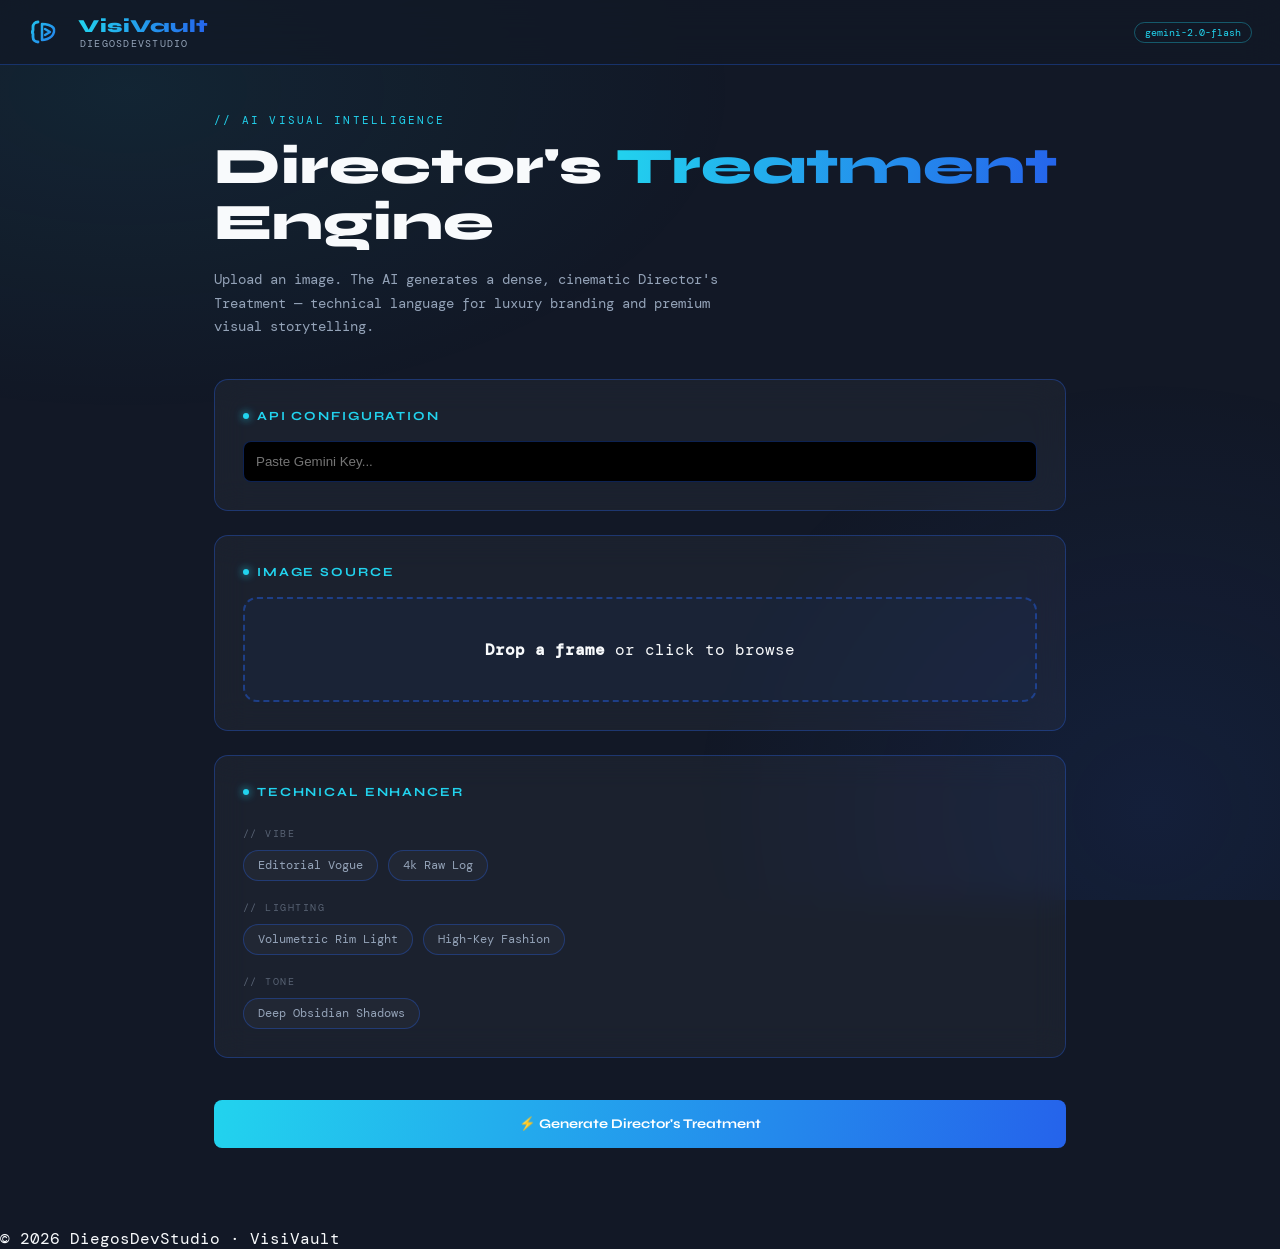
==== commit 46f9c967: "Update index.html Signed-off-by: diegosdevstudio <diegosdevstudio@gmail.com>" ====
--- a/index.html
+++ b/index.html
@@ -1,248 +1,204 @@
 <!DOCTYPE html>
 <html lang="en">
 <head>
-    <meta charset="UTF-8">
-    <meta name="viewport" content="width=device-width, initial-scale=1.0, maximum-scale=1.0, user-scalable=no">
-    <title>VisiVault — DiegosDevStudio</title>
-    <style>
-        /* ─── ULTIMATE MIDNIGHT FOUNDATION ─── */
-        :root {
-            --bg-deep: #0B0F1A;
-            --bg-card: rgba(255, 255, 255, 0.03);
-            --accent-cyan: #4EE1F0;
-            --accent-blue: #3B82F6;
-            --text-main: #F8FAFC;
-            --text-dim: #94A3B8;
-            --border: rgba(78, 225, 240, 0.15);
-            --glass-stroke: rgba(255, 255, 255, 0.05);
-        }
-
-        * { box-sizing: border-box; -webkit-tap-highlight-color: transparent; }
-
-        html, body {
-            background-color: var(--bg-deep) !important;
-            color: var(--text-main);
-            font-family: -apple-system, BlinkMacSystemFont, "Segoe UI", Roboto, sans-serif;
-            margin: 0; padding: 0;
-            min-height: 100vh;
-            overflow-x: hidden;
-        }
-
-        /* Ambient Glow Background */
-        body::before {
-            content: ''; position: fixed; inset: 0; z-index: -1;
-            background: 
-                radial-gradient(circle at 0% 0%, rgba(78, 225, 240, 0.08) 0%, transparent 50%),
-                radial-gradient(circle at 100% 100%, rgba(59, 130, 246, 0.1) 0%, transparent 50%);
-        }
-
-        /* ─── NAVIGATION ─── */
-        nav {
-            display: flex; align-items: center; justify-content: space-between;
-            padding: 18px 24px; border-bottom: 1px solid var(--glass-stroke);
-            background: rgba(11, 15, 26, 0.8); backdrop-filter: blur(20px);
-            position: sticky; top: 0; z-index: 100;
-        }
-
-        .logo-group { display: flex; align-items: center; gap: 10px; }
-        .logo-icon { width: 24px; height: 24px; border: 2px solid var(--accent-cyan); border-radius: 6px; position: relative; }
-        .logo-icon::after { content: '>'; position: absolute; left: 5px; top: -1px; font-size: 14px; color: var(--accent-cyan); font-weight: bold; }
-        
-        .brand-name { font-weight: 800; letter-spacing: 1px; }
-        .brand-name span { color: var(--accent-blue); }
-        .studio-tag { font-size: 10px; color: var(--text-dim); letter-spacing: 2px; text-transform: uppercase; }
-
-        /* ─── MAIN UI ─── */
-        main { max-width: 600px; margin: 0 auto; padding: 30px 20px 100px; }
-
-        .hero-section { margin-bottom: 40px; }
-        .hero-label { font-size: 11px; color: var(--accent-cyan); letter-spacing: 3px; margin-bottom: 15px; display: block; opacity: 0.8; }
-        .hero-title { font-size: 38px; line-height: 1.1; margin: 0 0 20px 0; font-weight: 900; }
-        .hero-title span { color: var(--accent-blue); display: block; }
-        .hero-desc { color: var(--text-dim); font-size: 15px; line-height: 1.6; }
-
-        .card {
-            background: var(--bg-card); border: 1px solid var(--border);
-            border-radius: 20px; padding: 24px; margin-bottom: 24px;
-            backdrop-filter: blur(10px);
-        }
-
-        .section-header { display: flex; align-items: center; gap: 10px; margin-bottom: 20px; }
-        .dot { width: 6px; height: 6px; background: var(--accent-cyan); border-radius: 50%; box-shadow: 0 0 10px var(--accent-cyan); }
-        .section-title { font-size: 12px; color: var(--accent-cyan); letter-spacing: 2px; font-weight: 700; text-transform: uppercase; }
-
-        input[type="password"] {
-            width: 100%; background: rgba(0,0,0,0.3); border: 1px solid var(--glass-stroke);
-            border-radius: 10px; padding: 14px; color: white; font-size: 14px;
-        }
-
-        .upload-zone {
-            border: 1px dashed var(--border); border-radius: 15px;
-            padding: 40px 20px; text-align: center; cursor: pointer;
-            transition: all 0.3s; background: rgba(255,255,255,0.01);
-        }
-        .upload-zone:hover { background: rgba(78, 225, 240, 0.05); }
-
-        /* ─── TAG SYSTEM ─── */
-        .tag-group { margin-bottom: 25px; }
-        .tag-label { font-size: 10px; color: var(--text-dim); margin-bottom: 12px; letter-spacing: 1px; }
-        .tag-container { display: flex; flex-wrap: wrap; gap: 8px; }
-        
-        .tag {
-            background: rgba(255,255,255,0.05); border: 1px solid var(--glass-stroke);
-            padding: 8px 16px; border-radius: 50px; font-size: 12px; color: var(--text-dim);
-            cursor: pointer; transition: 0.2s;
-        }
-        .tag.active { 
-            background: rgba(78, 225, 240, 0.1); border-color: var(--accent-cyan); color: var(--accent-cyan);
-            box-shadow: 0 0 15px rgba(78, 225, 240, 0.1);
-        }
-
-        /* ─── FOOTER BUTTON ─── */
-        .btn-forge {
-            width: 100%; padding: 20px; border-radius: 15px; border: none;
-            background: linear-gradient(135deg, var(--accent-blue), #1D4ED8);
-            color: white; font-weight: 800; font-size: 16px; letter-spacing: 1px;
-            cursor: pointer; box-shadow: 0 10px 30px rgba(0,0,0,0.3);
-            display: flex; align-items: center; justify-content: center; gap: 10px;
-        }
-        .btn-forge:active { transform: scale(0.98); }
-
-        footer { text-align: center; padding: 40px; font-size: 10px; color: var(--text-dim); letter-spacing: 1px; }
-    </style>
+  <meta charset="UTF-8" />
+  <meta name="viewport" content="width=device-width, initial-scale=1.0, maximum-scale=1.0, user-scalable=no" />
+  <title>VisiVault — DiegosDevStudio</title>
+  <style>
+    @import url('https://fonts.googleapis.com/css2?family=Syne:wght@400;600;700;800&family=DM+Mono:wght@300;400;500&display=swap');
+
+    :root {
+      --bg: #121826;
+      --cyan: #22D3EE;
+      --blue: #2563EB;
+      --text: #F8FAFC;
+      --muted: #94A3B8;
+      --glass-bg: rgba(255,255,255,0.04);
+      --glass-border: rgba(37,99,235,0.35);
+      --radius: 14px;
+    }
+
+    *, *::before, *::after { box-sizing: border-box; margin: 0; padding: 0; }
+
+    /* CRITICAL: Force the dark background immediately to stop the white flash */
+    html, body {
+      background-color: #121826 !important;
+      color: var(--text);
+      font-family: 'DM Mono', monospace;
+      min-height: 100vh;
+      overflow-x: hidden;
+    }
+
+    /* Ambient Mesh Background */
+    body::before {
+      content: '';
+      position: fixed; inset: 0; z-index: 0;
+      background:
+        radial-gradient(ellipse 80% 60% at 10% 10%, rgba(34,211,238,0.07) 0%, transparent 60%),
+        radial-gradient(ellipse 60% 80% at 90% 90%, rgba(37,99,235,0.10) 0%, transparent 60%);
+      pointer-events: none;
+    }
+
+    /* ─── NAVIGATION ─── */
+    nav {
+      position: sticky; top: 0; z-index: 100;
+      display: flex; align-items: center; gap: 14px;
+      padding: 14px 28px;
+      background: rgba(18,24,38,0.75);
+      backdrop-filter: blur(18px);
+      border-bottom: 1px solid var(--glass-border);
+    }
+
+    .logo-mark { width: 36px; height: 36px; position: relative; flex-shrink: 0; }
+    .logo-mark svg { width: 100%; height: 100%; }
+
+    .logo-text {
+      font-family: 'Syne', sans-serif;
+      font-weight: 800; font-size: 1.15rem;
+      background: linear-gradient(90deg, var(--cyan), var(--blue));
+      -webkit-background-clip: text;
+      -webkit-text-fill-color: transparent;
+      letter-spacing: 0.03em;
+    }
+    .logo-sub { font-size: 0.65rem; color: var(--muted); margin-left: 2px; letter-spacing: 0.12em; text-transform: uppercase; }
+    nav .spacer { flex: 1; }
+    .nav-badge { font-size: 0.65rem; color: var(--cyan); border: 1px solid rgba(34,211,238,0.35); padding: 3px 10px; border-radius: 20px; }
+
+    /* ─── MAIN CONTENT ─── */
+    main { position: relative; z-index: 1; max-width: 900px; margin: 0 auto; padding: 48px 24px 80px; }
+    .hero-label { font-size: 0.7rem; letter-spacing: 0.2em; text-transform: uppercase; color: var(--cyan); margin-bottom: 12px; }
+    h1 { font-family: 'Syne', sans-serif; font-size: clamp(2rem, 5vw, 3.2rem); font-weight: 800; line-height: 1.1; margin-bottom: 16px; }
+    h1 span { background: linear-gradient(100deg, var(--cyan) 0%, var(--blue) 100%); -webkit-background-clip: text; -webkit-text-fill-color: transparent; }
+    .hero-desc { color: var(--muted); font-size: 0.88rem; max-width: 520px; line-height: 1.7; margin-bottom: 40px; }
+
+    .card {
+      background: var(--glass-bg); border: 1px solid var(--glass-border);
+      border-radius: var(--radius); backdrop-filter: blur(16px);
+      padding: 28px; margin-bottom: 24px; transition: border-color 0.3s;
+    }
+    .card-title { font-family: 'Syne', sans-serif; font-size: 0.78rem; font-weight: 700; letter-spacing: 0.15em; text-transform: uppercase; color: var(--cyan); margin-bottom: 18px; display: flex; align-items: center; gap: 8px; }
+    .card-title::before { content: ''; display: inline-block; width: 6px; height: 6px; border-radius: 50%; background: var(--cyan); box-shadow: 0 0 8px var(--cyan); }
+
+    .upload-zone { border: 2px dashed rgba(37,99,235,0.45); border-radius: var(--radius); padding: 40px 24px; text-align: center; cursor: pointer; position: relative; background: rgba(37,99,235,0.04); }
+    .upload-zone input[type="file"] { position: absolute; inset: 0; opacity: 0; cursor: pointer; }
+    
+    .enhancer-grid { display: flex; flex-wrap: wrap; gap: 10px; }
+    .tag-btn { background: rgba(255,255,255,0.03); border: 1px solid var(--glass-border); color: var(--muted); font-family: 'DM Mono', monospace; font-size: 0.72rem; padding: 7px 14px; border-radius: 20px; cursor: pointer; }
+    .tag-btn.active { border-color: var(--cyan); color: var(--bg); background: linear-gradient(100deg, var(--cyan), var(--blue)); }
+    .tag-category { font-size: 0.62rem; letter-spacing: 0.15em; text-transform: uppercase; color: rgba(148,163,184,0.5); width: 100%; margin-top: 10px; }
+
+    .btn-primary {
+      background: linear-gradient(100deg, var(--cyan) 0%, var(--blue) 100%); color: #fff;
+      font-family: 'Syne', sans-serif; font-weight: 700; padding: 16px; border-radius: 8px; border: none; cursor: pointer; width: 100%; margin-top: 18px;
+    }
+    .treatment-box { background: rgba(0,0,0,0.25); border: 1px solid rgba(34,211,238,0.2); border-left: 3px solid var(--cyan); border-radius: var(--radius); padding: 24px; font-size: 0.88rem; line-height: 1.8; color: var(--text); }
+  </style>
 </head>
 <body>
 
 <nav>
-    <div class="logo-group">
-        <div class="logo-icon"></div>
-        <div>
-            <div class="brand-name">Visi<span>Vault</span></div>
-            <div class="studio-tag">DIEGOSDEVSTUDIO</div>
-        </div>
+  <div class="logo-mark">
+    <svg viewBox="0 0 36 36" fill="none" xmlns="http://www.w3.org/2000/svg">
+      <defs><linearGradient id="lg" x1="0" y1="0" x2="36" y2="36" gradientUnits="userSpaceOnUse"><stop offset="0%" stop-color="#22D3EE"/><stop offset="100%" stop-color="#2563EB"/></linearGradient></defs>
+      <path d="M10 8 C7 8 5 10 5 13 L5 16 C5 17.5 4 18 3 18 C4 18 5 18.5 5 20 L5 23 C5 26 7 28 10 28" stroke="url(#lg)" stroke-width="2.8" stroke-linecap="round" fill="none"/>
+      <path d="M14 10 L14 26 C14 26 24 26 26 18 C28 10 14 10 14 10 Z" stroke="url(#lg)" stroke-width="2.5" stroke-linejoin="round" fill="none"/>
+      <path d="M17 15 L22 18 L17 21" stroke="url(#lg)" stroke-width="2.4" stroke-linecap="round" stroke-linejoin="round" fill="none"/>
+    </svg>
+  </div>
+  <div>
+    <div class="logo-text">VisiVault</div>
+    <div class="logo-sub">DiegosDevStudio</div>
+  </div>
+  <div class="spacer"></div>
+  <div class="nav-badge">gemini-2.0-flash</div>
+</nav>
+
+<main>
+  <p class="hero-label">// AI Visual Intelligence</p>
+  <h1>Director's <span>Treatment</span><br>Engine</h1>
+  <p class="hero-desc">Upload an image. The AI generates a dense, cinematic Director's Treatment — technical language for luxury branding and premium visual storytelling.</p>
+
+  <div class="card">
+    <div class="card-title">API Configuration</div>
+    <input type="password" id="api-key" placeholder="Paste Gemini Key..." style="width:100%; background:black; border:1px solid var(--glass-border); padding:12px; color:white; border-radius:8px;">
+  </div>
+
+  <div class="card">
+    <div class="card-title">Image Source</div>
+    <div class="upload-zone" id="drop-zone">
+      <input type="file" id="file-input" accept="image/*">
+      <p><strong>Drop a frame</strong> or click to browse</p>
     </div>
-    <div style="background: rgba(255,255,255,0.05); border: 1px solid var(--glass-stroke); padding: 6px 12px; border-radius: 20px; font-size: 10px; color: var(--accent-cyan);">gemini-2.0-flash</div>
-</nav>
-
-<main>
-    <section class="hero-section">
-        <span class="hero-label">// AI VISUAL INTELLIGENCE</span>
-        <h1 class="hero-title">Director's<span>Treatment Engine</span></h1>
-        <p class="hero-desc">Upload an image. The AI generates a dense, cinematic Director's Treatment — technical language for luxury branding, volumetric lighting, and premium visual storytelling.</p>
-    </section>
-
+    <div id="preview-wrap" style="display:none; margin-top:20px;"><img id="preview-img" style="width:100%; border-radius:10px;"></div>
+  </div>
+
+  <div class="card">
+    <div class="card-title">Technical Enhancer</div>
+    <div class="enhancer-grid">
+      <span class="tag-category">// Vibe</span>
+      <button class="tag-btn" data-tag="Editorial Vogue">Editorial Vogue</button>
+      <button class="tag-btn" data-tag="4k Raw Log">4k Raw Log</button>
+      <span class="tag-category">// Lighting</span>
+      <button class="tag-btn" data-tag="Volumetric Rim Light">Volumetric Rim Light</button>
+      <button class="tag-btn" data-tag="High-Key Fashion">High-Key Fashion</button>
+      <span class="tag-category">// Tone</span>
+      <button class="tag-btn" data-tag="Deep Obsidian Shadows">Deep Obsidian Shadows</button>
+    </div>
+  </div>
+
+  <button class="btn-primary" id="analyze-btn">⚡ Generate Director's Treatment</button>
+
+  <div id="output-section" style="display:none; margin-top:32px;">
     <div class="card">
-        <div class="section-header"><div class="dot"></div><span class="section-title">API Configuration</span></div>
-        <p style="font-size: 11px; color: var(--text-dim); margin-bottom: 10px;">GEMINI API KEY</p>
-        <input type="password" id="api-key" placeholder="Paste key here...">
+      <div class="card-title">Director's Treatment</div>
+      <div class="treatment-box" id="treatment-output"></div>
     </div>
-
-    <div class="card">
-        <div class="section-header"><div class="dot"></div><span class="section-title">Image Source</span></div>
-        <div class="upload-zone" id="drop-zone">
-            <input type="file" id="file-input" accept="image/*" style="display:none;">
-            <p style="font-size: 14px; font-weight: 600;">Drop a frame <span style="color:var(--text-dim); font-weight:400;">or click to browse</span></p>
-        </div>
-        <div id="preview-wrap" style="display:none; margin-top:20px;">
-            <img id="preview-img" style="width:100%; border-radius:12px; border: 1px solid var(--border);">
-        </div>
-    </div>
-
-    <div class="card">
-        <div class="section-header"><div class="dot"></div><span class="section-title">Technical Enhancers</span></div>
-        
-        <div class="tag-group">
-            <div class="tag-label">// VIBE</div>
-            <div class="tag-container">
-                <button class="tag" data-val="Editorial Vogue">Editorial Vogue</button>
-                <button class="tag" data-val="4k Raw Log">4k Raw Log</button>
-            </div>
-        </div>
-
-        <div class="tag-group">
-            <div class="tag-label">// FILM STOCK</div>
-            <div class="tag-container">
-                <button class="tag" data-val="Kodak Portra 400">Portra 400</button>
-                <button class="tag" data-val="Fujifilm 400H">Fuji 400H</button>
-            </div>
-        </div>
-
-        <div class="tag-group">
-            <div class="tag-label">// LIGHTING</div>
-            <div class="tag-container">
-                <button class="tag" data-val="Volumetric Rim Light">Volumetric Rim Light</button>
-                <button class="tag" data-val="High-Key Fashion">High-Key Fashion</button>
-            </div>
-        </div>
-
-        <div class="tag-group">
-            <div class="tag-label">// CAMERA & LENS</div>
-            <div class="tag-container">
-                <button class="tag" data-val="Arri Alexa 65">Arri Alexa 65</button>
-                <button class="tag" data-val="85mm f/1.2">85mm f/1.2</button>
-            </div>
-        </div>
-    </div>
-
-    <button class="btn-forge" id="go-btn">
-        <span>⚡</span> Generate Director's Treatment
-    </button>
-
-    <div id="output" style="display:none; margin-top:30px;">
-        <div class="card">
-            <div style="font-size: 11px; color: var(--accent-cyan); margin-bottom: 15px;">// RESULT</div>
-            <div id="result-text" style="line-height: 1.8; font-size: 15px; color: #E2E8F0;"></div>
-        </div>
-    </div>
+  </div>
 </main>
 
-<footer>
-    © 2026 DiegosDevStudio • VisiVault • Powered by Gemini 2.0 Flash
-</footer>
+<footer>© 2026 DiegosDevStudio · VisiVault</footer>
 
 <script>
-    const fileIn = document.getElementById('file-input');
-    const dropZone = document.getElementById('drop-zone');
-    const goBtn = document.getElementById('go-btn');
-    let b64 = null, mime = null;
-
-    dropZone.onclick = () => fileIn.click();
-    fileIn.onchange = (e) => {
-        const file = e.target.files[0];
-        mime = file.type;
-        const reader = new FileReader();
-        reader.onload = (re) => {
-            b64 = re.target.result.split(',')[1];
-            document.getElementById('preview-img').src = re.target.result;
-            document.getElementById('preview-wrap').style.display = 'block';
-        };
-        reader.readAsDataURL(file);
+  const fileIn = document.getElementById('file-input');
+  const analyzeBtn = document.getElementById('analyze-btn');
+  let b64 = null, mime = null;
+
+  fileIn.onchange = (e) => {
+    const file = e.target.files[0];
+    mime = file.type;
+    const reader = new FileReader();
+    reader.onload = (re) => {
+      b64 = re.target.result.split(',')[1];
+      document.getElementById('preview-img').src = re.target.result;
+      document.getElementById('preview-wrap').style.display = 'block';
     };
-
-    document.querySelectorAll('.tag').forEach(b => {
-        b.onclick = () => b.classList.toggle('active');
-    });
-
-    goBtn.onclick = async () => {
-        const key = document.getElementById('api-key').value;
-        if(!key || !b64) return alert("Please configure API Key and upload an image.");
-        
-        const out = document.getElementById('result-text');
-        document.getElementById('output').style.display = 'block';
-        out.textContent = "Forging Identity...";
-
-        const activeTags = [...document.querySelectorAll('.tag.active')].map(b => b.dataset.val).join(', ');
-        const prompt = `Act as a luxury Creative Director. Write a dense 100-word Director's Treatment for this image using these technical specs: ${activeTags}. Focus on mood, lighting, and texture.`;
-
-        try {
-            const r = await fetch(`https://generativelanguage.googleapis.com/v1beta/models/gemini-2.0-flash:generateContent?key=${key}`, {
-                method: 'POST',
-                body: JSON.stringify({ contents: [{ parts: [{text: prompt}, {inline_data: {mime_type: mime, data: b64}}] }] })
-            });
-            const d = await r.json();
-            out.textContent = d.candidates[0].content.parts[0].text;
-        } catch(err) { out.textContent = "Connection Error. Verify your API Key."; }
-    };
+    reader.readAsDataURL(file);
+  };
+
+  document.querySelectorAll('.tag-btn').forEach(btn => {
+    btn.onclick = () => btn.classList.toggle('active');
+  });
+
+  analyzeBtn.onclick = async () => {
+    const key = document.getElementById('api-key').value;
+    if(!key || !b64) return alert("Missing Key or Image");
+    
+    const out = document.getElementById('treatment-output');
+    document.getElementById('output-section').style.display = 'block';
+    out.textContent = "Forging Treatment...";
+
+    const tags = [...document.querySelectorAll('.tag-btn.active')].map(b => b.dataset.tag).join(', ');
+    const prompt = `Write a 100-word Director's Treatment for this image using these specs: ${tags}.`;
+
+    try {
+      const r = await fetch(`https://generativelanguage.googleapis.com/v1beta/models/gemini-2.0-flash:generateContent?key=${key}`, {
+        method: 'POST',
+        body: JSON.stringify({ contents: [{ parts: [{text: prompt}, {inline_data: {mime_type: mime, data: b64}}] }] })
+      });
+      const d = await r.json();
+      out.textContent = d.candidates[0].content.parts[0].text;
+    } catch(err) { out.textContent = "Error: Check API Key."; }
+  };
 </script>
 </body>
 </html>
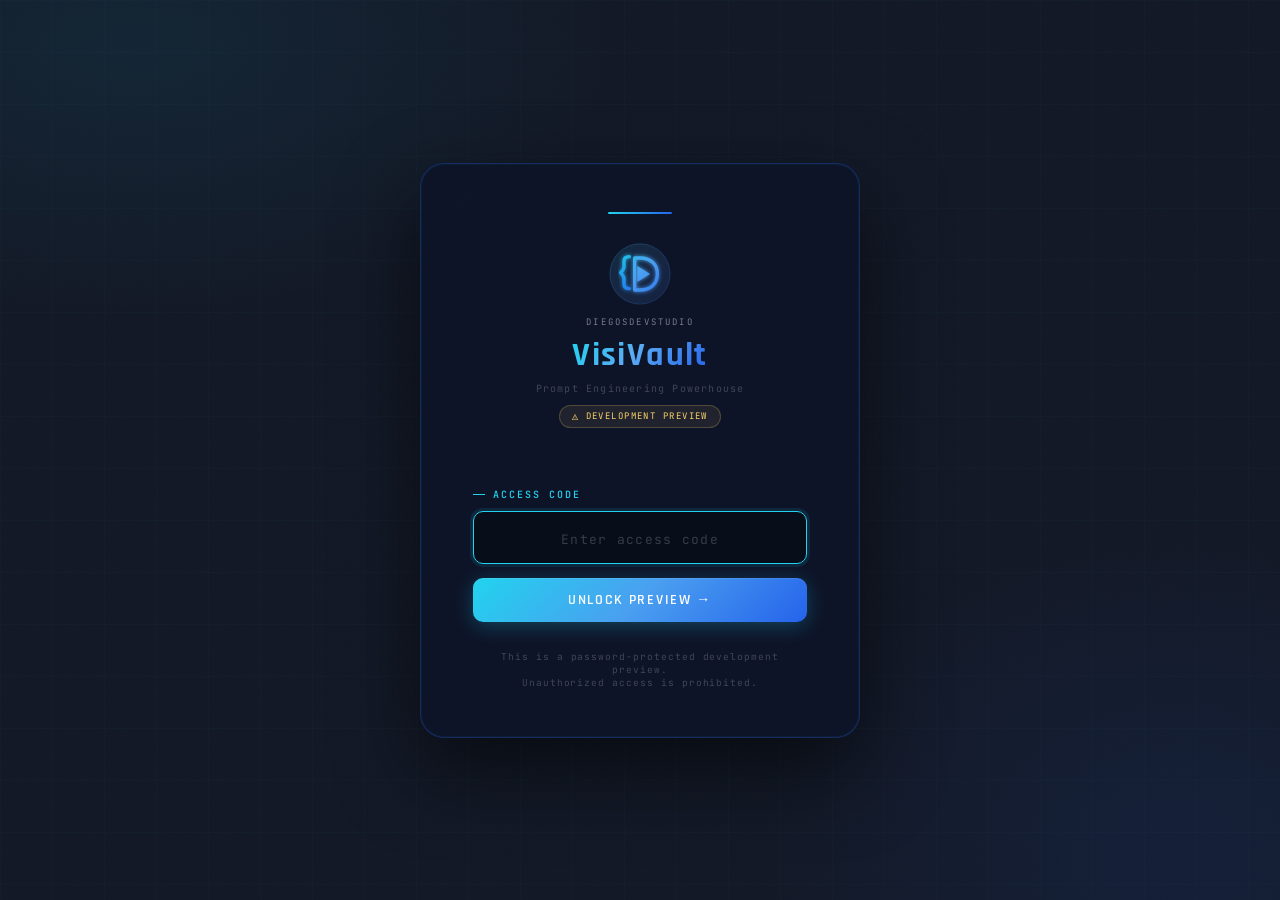
==== commit f5177cb8: "Add files via upload Signed-off-by: diegosdevstudio <diegosdevstudio@gmail.com>" ====
--- a/index.html
+++ b/index.html
@@ -2,203 +2,315 @@
 <html lang="en">
 <head>
   <meta charset="UTF-8" />
-  <meta name="viewport" content="width=device-width, initial-scale=1.0, maximum-scale=1.0, user-scalable=no" />
-  <title>VisiVault — DiegosDevStudio</title>
+  <meta name="viewport" content="width=device-width, initial-scale=1.0" />
+  <title>VisiVault — Access Required</title>
+  <link rel="preconnect" href="https://fonts.googleapis.com" />
+  <link rel="preconnect" href="https://fonts.gstatic.com" crossorigin />
+  <link href="https://fonts.googleapis.com/css2?family=Rajdhani:wght@400;600;700&family=JetBrains+Mono:wght@300;400;500&family=Outfit:wght@300;400;500&display=swap" rel="stylesheet" />
   <style>
-    @import url('https://fonts.googleapis.com/css2?family=Syne:wght@400;600;700;800&family=DM+Mono:wght@300;400;500&display=swap');
-
+    /* ═══════════════════════════════════════════════════
+       VISIVAULT GATEKEEPER — DiegosDevStudio
+       Brand: #121826 bg · #22D3EE cyan · #2563EB royal
+    ═══════════════════════════════════════════════════ */
     :root {
-      --bg: #121826;
-      --cyan: #22D3EE;
-      --blue: #2563EB;
-      --text: #F8FAFC;
-      --muted: #94A3B8;
-      --glass-bg: rgba(255,255,255,0.04);
-      --glass-border: rgba(37,99,235,0.35);
-      --radius: 14px;
+      --bg:     #121826;
+      --cyan:   #22D3EE;
+      --royal:  #2563EB;
+      --text:   #F8FAFC;
+      --muted:  rgba(248,250,252,0.45);
+      --dim:    rgba(248,250,252,0.22);
+      --border: rgba(37,99,235,0.30);
+      --border-hi: rgba(34,211,238,0.28);
+      --surface: rgba(18,26,48,0.80);
+      --error:  #F87171;
+      --fd: 'Rajdhani', sans-serif;
+      --fu: 'Outfit', sans-serif;
+      --fm: 'JetBrains Mono', monospace;
     }
 
     *, *::before, *::after { box-sizing: border-box; margin: 0; padding: 0; }
-
-    /* CRITICAL: Force the dark background immediately to stop the white flash */
-    html, body {
-      background-color: #121826 !important;
+    html, body { height: 100%; }
+
+    body {
+      background: var(--bg);
       color: var(--text);
-      font-family: 'DM Mono', monospace;
+      font-family: var(--fu);
+      display: grid;
+      place-items: center;
       min-height: 100vh;
-      overflow-x: hidden;
-    }
-
-    /* Ambient Mesh Background */
-    body::before {
-      content: '';
-      position: fixed; inset: 0; z-index: 0;
+      overflow: hidden;
+      -webkit-font-smoothing: antialiased;
+    }
+
+    /* ── Background ──────────────────────────────────── */
+    #bg {
+      position: fixed; inset: 0; z-index: 0; pointer-events: none;
       background:
-        radial-gradient(ellipse 80% 60% at 10% 10%, rgba(34,211,238,0.07) 0%, transparent 60%),
-        radial-gradient(ellipse 60% 80% at 90% 90%, rgba(37,99,235,0.10) 0%, transparent 60%);
-      pointer-events: none;
-    }
-
-    /* ─── NAVIGATION ─── */
-    nav {
-      position: sticky; top: 0; z-index: 100;
-      display: flex; align-items: center; gap: 14px;
-      padding: 14px 28px;
-      background: rgba(18,24,38,0.75);
-      backdrop-filter: blur(18px);
-      border-bottom: 1px solid var(--glass-border);
-    }
-
-    .logo-mark { width: 36px; height: 36px; position: relative; flex-shrink: 0; }
-    .logo-mark svg { width: 100%; height: 100%; }
-
-    .logo-text {
-      font-family: 'Syne', sans-serif;
-      font-weight: 800; font-size: 1.15rem;
-      background: linear-gradient(90deg, var(--cyan), var(--blue));
-      -webkit-background-clip: text;
-      -webkit-text-fill-color: transparent;
-      letter-spacing: 0.03em;
-    }
-    .logo-sub { font-size: 0.65rem; color: var(--muted); margin-left: 2px; letter-spacing: 0.12em; text-transform: uppercase; }
-    nav .spacer { flex: 1; }
-    .nav-badge { font-size: 0.65rem; color: var(--cyan); border: 1px solid rgba(34,211,238,0.35); padding: 3px 10px; border-radius: 20px; }
-
-    /* ─── MAIN CONTENT ─── */
-    main { position: relative; z-index: 1; max-width: 900px; margin: 0 auto; padding: 48px 24px 80px; }
-    .hero-label { font-size: 0.7rem; letter-spacing: 0.2em; text-transform: uppercase; color: var(--cyan); margin-bottom: 12px; }
-    h1 { font-family: 'Syne', sans-serif; font-size: clamp(2rem, 5vw, 3.2rem); font-weight: 800; line-height: 1.1; margin-bottom: 16px; }
-    h1 span { background: linear-gradient(100deg, var(--cyan) 0%, var(--blue) 100%); -webkit-background-clip: text; -webkit-text-fill-color: transparent; }
-    .hero-desc { color: var(--muted); font-size: 0.88rem; max-width: 520px; line-height: 1.7; margin-bottom: 40px; }
-
-    .card {
-      background: var(--glass-bg); border: 1px solid var(--glass-border);
-      border-radius: var(--radius); backdrop-filter: blur(16px);
-      padding: 28px; margin-bottom: 24px; transition: border-color 0.3s;
-    }
-    .card-title { font-family: 'Syne', sans-serif; font-size: 0.78rem; font-weight: 700; letter-spacing: 0.15em; text-transform: uppercase; color: var(--cyan); margin-bottom: 18px; display: flex; align-items: center; gap: 8px; }
-    .card-title::before { content: ''; display: inline-block; width: 6px; height: 6px; border-radius: 50%; background: var(--cyan); box-shadow: 0 0 8px var(--cyan); }
-
-    .upload-zone { border: 2px dashed rgba(37,99,235,0.45); border-radius: var(--radius); padding: 40px 24px; text-align: center; cursor: pointer; position: relative; background: rgba(37,99,235,0.04); }
-    .upload-zone input[type="file"] { position: absolute; inset: 0; opacity: 0; cursor: pointer; }
-    
-    .enhancer-grid { display: flex; flex-wrap: wrap; gap: 10px; }
-    .tag-btn { background: rgba(255,255,255,0.03); border: 1px solid var(--glass-border); color: var(--muted); font-family: 'DM Mono', monospace; font-size: 0.72rem; padding: 7px 14px; border-radius: 20px; cursor: pointer; }
-    .tag-btn.active { border-color: var(--cyan); color: var(--bg); background: linear-gradient(100deg, var(--cyan), var(--blue)); }
-    .tag-category { font-size: 0.62rem; letter-spacing: 0.15em; text-transform: uppercase; color: rgba(148,163,184,0.5); width: 100%; margin-top: 10px; }
-
-    .btn-primary {
-      background: linear-gradient(100deg, var(--cyan) 0%, var(--blue) 100%); color: #fff;
-      font-family: 'Syne', sans-serif; font-weight: 700; padding: 16px; border-radius: 8px; border: none; cursor: pointer; width: 100%; margin-top: 18px;
-    }
-    .treatment-box { background: rgba(0,0,0,0.25); border: 1px solid rgba(34,211,238,0.2); border-left: 3px solid var(--cyan); border-radius: var(--radius); padding: 24px; font-size: 0.88rem; line-height: 1.8; color: var(--text); }
+        radial-gradient(ellipse 70% 55% at 10% 5%,   rgba(34,211,238,0.07) 0%, transparent 55%),
+        radial-gradient(ellipse 60% 65% at 92% 95%,  rgba(37, 99,235,0.09) 0%, transparent 55%),
+        #121826;
+    }
+    #grid {
+      position: fixed; inset: 0; z-index: 0; pointer-events: none;
+      background-image:
+        linear-gradient(rgba(34,211,238,0.018) 1px, transparent 1px),
+        linear-gradient(90deg, rgba(34,211,238,0.018) 1px, transparent 1px);
+      background-size: 52px 52px;
+    }
+    #grain {
+      position: fixed; inset: 0; z-index: 0; pointer-events: none; opacity: 0.4;
+      background-image: url("data:image/svg+xml,%3Csvg xmlns='http://www.w3.org/2000/svg' width='260' height='260'%3E%3Cfilter id='n'%3E%3CfeTurbulence type='fractalNoise' baseFrequency='0.86' numOctaves='4' stitchTiles='stitch'/%3E%3C/filter%3E%3Crect width='260' height='260' filter='url(%23n)' opacity='0.038'/%3E%3C/svg%3E");
+      background-size: 260px 260px;
+    }
+
+    /* ── Gate Card ───────────────────────────────────── */
+    .gate {
+      position: relative; z-index: 1;
+      background: rgba(14, 20, 40, 0.88);
+      backdrop-filter: blur(24px) saturate(1.5);
+      -webkit-backdrop-filter: blur(24px) saturate(1.5);
+      border: 1px solid var(--border);
+      border-radius: 24px;
+      padding: 48px 52px;
+      width: 100%;
+      max-width: 440px;
+      margin: 0 20px;
+      box-shadow:
+        0 32px 80px rgba(0,0,0,0.55),
+        0 0 0 1px rgba(34,211,238,0.05) inset;
+      animation: slideUp 0.42s cubic-bezier(.22,1,.36,1);
+    }
+    @keyframes slideUp {
+      from { opacity: 0; transform: translateY(24px) scale(0.97); }
+      to   { opacity: 1; transform: translateY(0)    scale(1); }
+    }
+
+    /* Cyan accent bar at top — matches brand modal style */
+    .gate::before {
+      content: ''; display: block;
+      height: 2px; width: 64px;
+      background: linear-gradient(90deg, var(--cyan), var(--royal));
+      border-radius: 2px;
+      margin: 0 auto 28px;
+    }
+
+    /* ── Logo ────────────────────────────────────────── */
+    .logo-wrap {
+      display: flex; flex-direction: column; align-items: center;
+      gap: 10px; margin-bottom: 32px;
+    }
+    .logo-svg { width: 64px; height: 64px; }
+    .logo-studio {
+      font-family: var(--fm); font-size: 9px; letter-spacing: 0.24em;
+      text-transform: uppercase; color: var(--muted);
+    }
+    .logo-name {
+      font-family: var(--fd); font-weight: 700; font-size: 34px;
+      letter-spacing: 0.04em; line-height: 1;
+      background: linear-gradient(130deg, var(--cyan) 0%, #5aabf5 45%, var(--royal) 100%);
+      -webkit-background-clip: text; -webkit-text-fill-color: transparent;
+      background-clip: text;
+    }
+    .logo-sub {
+      font-family: var(--fm); font-size: 10px; letter-spacing: 0.12em;
+      color: var(--dim); -webkit-text-fill-color: var(--dim);
+    }
+
+    /* ── Dev Badge ───────────────────────────────────── */
+    .dev-badge {
+      display: inline-flex; align-items: center; gap: 6px;
+      font-family: var(--fm); font-size: 9px; letter-spacing: 0.16em;
+      text-transform: uppercase;
+      background: rgba(251,210,106,0.08);
+      border: 1px solid rgba(251,210,106,0.22);
+      border-radius: 999px; padding: 4px 12px;
+      color: #FBD26A; margin-bottom: 28px;
+      align-self: center;
+    }
+    .dev-badge::before { content: '⚠'; font-size: 10px; }
+
+    /* ── Form ────────────────────────────────────────── */
+    .field-label {
+      font-family: var(--fm); font-size: 10px; font-weight: 500;
+      letter-spacing: 0.2em; text-transform: uppercase;
+      color: var(--cyan); display: flex; align-items: center; gap: 8px;
+      margin-bottom: 10px;
+    }
+    .field-label::before { content: ''; display: block; width: 12px; height: 1px; background: var(--cyan); }
+
+    input[type=password] {
+      width: 100%;
+      background: rgba(8,12,24,0.85);
+      border: 1px solid var(--border);
+      border-radius: 10px;
+      color: var(--text);
+      font-family: var(--fm); font-size: 18px;
+      letter-spacing: 0.3em;
+      padding: 14px 18px;
+      outline: none;
+      transition: border-color 0.2s, box-shadow 0.2s;
+      text-align: center;
+    }
+    input[type=password]:focus {
+      border-color: var(--cyan);
+      box-shadow: 0 0 0 3px rgba(34,211,238,0.10);
+    }
+    input[type=password]::placeholder {
+      letter-spacing: 0.1em;
+      font-size: 13px;
+      color: rgba(248,250,252,0.2);
+    }
+
+    /* ── Submit Button ───────────────────────────────── */
+    .submit-btn {
+      width: 100%; margin-top: 14px;
+      font-family: var(--fd); font-weight: 600; font-size: 14px;
+      letter-spacing: 0.12em; text-transform: uppercase;
+      padding: 13px; border-radius: 10px; border: none; cursor: pointer;
+      background: linear-gradient(135deg, var(--cyan) 0%, #4a9ff0 50%, var(--royal) 100%);
+      color: #fff;
+      box-shadow: 0 4px 20px rgba(34,211,238,0.26), 0 1px 0 rgba(255,255,255,0.08) inset;
+      transition: all 0.22s ease;
+    }
+    .submit-btn:hover { transform: translateY(-2px); box-shadow: 0 8px 30px rgba(34,211,238,0.36); }
+    .submit-btn:active { transform: translateY(0); }
+
+    /* ── Feedback Messages ───────────────────────────── */
+    .msg {
+      margin-top: 14px; border-radius: 8px; padding: 10px 14px;
+      font-family: var(--fm); font-size: 11px; letter-spacing: 0.06em;
+      text-align: center; display: none;
+    }
+    .msg.show { display: block; animation: fadeIn 0.2s ease; }
+    .msg.err {
+      background: rgba(248,113,113,0.08);
+      border: 1px solid rgba(248,113,113,0.22);
+      color: var(--error);
+    }
+    .msg.ok {
+      background: rgba(34,211,238,0.08);
+      border: 1px solid rgba(34,211,238,0.22);
+      color: var(--cyan);
+    }
+    @keyframes fadeIn { from { opacity:0; } to { opacity:1; } }
+
+    /* ── Shake animation for wrong password ──────────── */
+    @keyframes shake {
+      0%,100% { transform: translateX(0); }
+      20%      { transform: translateX(-8px); }
+      40%      { transform: translateX( 8px); }
+      60%      { transform: translateX(-5px); }
+      80%      { transform: translateX( 5px); }
+    }
+    .shake { animation: shake 0.38s ease; }
+
+    /* ── Footer note ─────────────────────────────────── */
+    .gate-footer {
+      margin-top: 28px; text-align: center;
+      font-family: var(--fm); font-size: 9.5px;
+      letter-spacing: 0.1em; color: var(--dim);
+    }
   </style>
 </head>
 <body>
 
-<nav>
-  <div class="logo-mark">
-    <svg viewBox="0 0 36 36" fill="none" xmlns="http://www.w3.org/2000/svg">
-      <defs><linearGradient id="lg" x1="0" y1="0" x2="36" y2="36" gradientUnits="userSpaceOnUse"><stop offset="0%" stop-color="#22D3EE"/><stop offset="100%" stop-color="#2563EB"/></linearGradient></defs>
-      <path d="M10 8 C7 8 5 10 5 13 L5 16 C5 17.5 4 18 3 18 C4 18 5 18.5 5 20 L5 23 C5 26 7 28 10 28" stroke="url(#lg)" stroke-width="2.8" stroke-linecap="round" fill="none"/>
-      <path d="M14 10 L14 26 C14 26 24 26 26 18 C28 10 14 10 14 10 Z" stroke="url(#lg)" stroke-width="2.5" stroke-linejoin="round" fill="none"/>
-      <path d="M17 15 L22 18 L17 21" stroke="url(#lg)" stroke-width="2.4" stroke-linecap="round" stroke-linejoin="round" fill="none"/>
+<div id="bg"    aria-hidden="true"></div>
+<div id="grid"  aria-hidden="true"></div>
+<div id="grain" aria-hidden="true"></div>
+
+<div class="gate" role="main">
+
+  <!-- Logo -->
+  <div class="logo-wrap">
+    <svg class="logo-svg" viewBox="0 0 48 48" fill="none" xmlns="http://www.w3.org/2000/svg" aria-label="DiegosDevStudio logo">
+      <defs>
+        <linearGradient id="LG1" x1="0" y1="0" x2="48" y2="48" gradientUnits="userSpaceOnUse">
+          <stop offset="0%"   stop-color="#22D3EE"/>
+          <stop offset="50%"  stop-color="#4a9ff0"/>
+          <stop offset="100%" stop-color="#2563EB"/>
+        </linearGradient>
+        <linearGradient id="LG2" x1="4" y1="8" x2="26" y2="40" gradientUnits="userSpaceOnUse">
+          <stop offset="0%"   stop-color="#22D3EE" stop-opacity=".95"/>
+          <stop offset="100%" stop-color="#2563EB"/>
+        </linearGradient>
+        <filter id="glow" x="-25%" y="-25%" width="150%" height="150%">
+          <feGaussianBlur stdDeviation="1.4" result="b"/>
+          <feMerge><feMergeNode in="b"/><feMergeNode in="SourceGraphic"/></feMerge>
+        </filter>
+      </defs>
+      <circle cx="24" cy="24" r="23" fill="#131d34"/>
+      <circle cx="24" cy="24" r="23" fill="url(#LG1)" fill-opacity=".07"/>
+      <circle cx="24" cy="24" r="22.5" stroke="url(#LG1)" stroke-width=".5" stroke-opacity=".22"/>
+      <path d="M16 11 C13 11 12 12.5 12 14.5 L12 18.5 C12 20.5 11 21.5 9.5 23 C11 24.5 12 25.5 12 27.5 L12 31.5 C12 33.5 13 35 16 35"
+            stroke="url(#LG2)" stroke-width="2.5" stroke-linecap="round" stroke-linejoin="round" fill="none" filter="url(#glow)"/>
+      <path d="M20 12 L24 12 C32 12 37 16.5 37 24 C37 31.5 32 36 24 36 L20 36 Z"
+            stroke="url(#LG1)" stroke-width="2.5" stroke-linejoin="round" fill="none" filter="url(#glow)"/>
+      <path d="M22 18 L31.5 24 L22 30 Z" fill="url(#LG1)" filter="url(#glow)"/>
     </svg>
+    <span class="logo-studio">DiegosDevStudio</span>
+    <span class="logo-name">VisiVault</span>
+    <span class="logo-sub">Prompt Engineering Powerhouse</span>
+    <span class="dev-badge">Development Preview</span>
   </div>
-  <div>
-    <div class="logo-text">VisiVault</div>
-    <div class="logo-sub">DiegosDevStudio</div>
+
+  <!-- Password Form -->
+  <div class="field-label">Access Code</div>
+  <input
+    type="password"
+    id="pwInput"
+    placeholder="Enter access code"
+    autocomplete="off"
+    spellcheck="false"
+    onkeydown="if(event.key==='Enter') checkPassword()"
+    autofocus
+  />
+  <button class="submit-btn" onclick="checkPassword()">
+    Unlock Preview →
+  </button>
+
+  <div class="msg err" id="msgErr">⛔ Access Denied — incorrect password.</div>
+  <div class="msg ok"  id="msgOk" >✓ Access granted. Redirecting…</div>
+
+  <div class="gate-footer">
+    This is a password-protected development preview.<br>
+    Unauthorized access is prohibited.
   </div>
-  <div class="spacer"></div>
-  <div class="nav-badge">gemini-2.0-flash</div>
-</nav>
-
-<main>
-  <p class="hero-label">// AI Visual Intelligence</p>
-  <h1>Director's <span>Treatment</span><br>Engine</h1>
-  <p class="hero-desc">Upload an image. The AI generates a dense, cinematic Director's Treatment — technical language for luxury branding and premium visual storytelling.</p>
-
-  <div class="card">
-    <div class="card-title">API Configuration</div>
-    <input type="password" id="api-key" placeholder="Paste Gemini Key..." style="width:100%; background:black; border:1px solid var(--glass-border); padding:12px; color:white; border-radius:8px;">
-  </div>
-
-  <div class="card">
-    <div class="card-title">Image Source</div>
-    <div class="upload-zone" id="drop-zone">
-      <input type="file" id="file-input" accept="image/*">
-      <p><strong>Drop a frame</strong> or click to browse</p>
-    </div>
-    <div id="preview-wrap" style="display:none; margin-top:20px;"><img id="preview-img" style="width:100%; border-radius:10px;"></div>
-  </div>
-
-  <div class="card">
-    <div class="card-title">Technical Enhancer</div>
-    <div class="enhancer-grid">
-      <span class="tag-category">// Vibe</span>
-      <button class="tag-btn" data-tag="Editorial Vogue">Editorial Vogue</button>
-      <button class="tag-btn" data-tag="4k Raw Log">4k Raw Log</button>
-      <span class="tag-category">// Lighting</span>
-      <button class="tag-btn" data-tag="Volumetric Rim Light">Volumetric Rim Light</button>
-      <button class="tag-btn" data-tag="High-Key Fashion">High-Key Fashion</button>
-      <span class="tag-category">// Tone</span>
-      <button class="tag-btn" data-tag="Deep Obsidian Shadows">Deep Obsidian Shadows</button>
-    </div>
-  </div>
-
-  <button class="btn-primary" id="analyze-btn">⚡ Generate Director's Treatment</button>
-
-  <div id="output-section" style="display:none; margin-top:32px;">
-    <div class="card">
-      <div class="card-title">Director's Treatment</div>
-      <div class="treatment-box" id="treatment-output"></div>
-    </div>
-  </div>
-</main>
-
-<footer>© 2026 DiegosDevStudio · VisiVault</footer>
+
+</div>
 
 <script>
-  const fileIn = document.getElementById('file-input');
-  const analyzeBtn = document.getElementById('analyze-btn');
-  let b64 = null, mime = null;
-
-  fileIn.onchange = (e) => {
-    const file = e.target.files[0];
-    mime = file.type;
-    const reader = new FileReader();
-    reader.onload = (re) => {
-      b64 = re.target.result.split(',')[1];
-      document.getElementById('preview-img').src = re.target.result;
-      document.getElementById('preview-wrap').style.display = 'block';
-    };
-    reader.readAsDataURL(file);
-  };
-
-  document.querySelectorAll('.tag-btn').forEach(btn => {
-    btn.onclick = () => btn.classList.toggle('active');
-  });
-
-  analyzeBtn.onclick = async () => {
-    const key = document.getElementById('api-key').value;
-    if(!key || !b64) return alert("Missing Key or Image");
-    
-    const out = document.getElementById('treatment-output');
-    document.getElementById('output-section').style.display = 'block';
-    out.textContent = "Forging Treatment...";
-
-    const tags = [...document.querySelectorAll('.tag-btn.active')].map(b => b.dataset.tag).join(', ');
-    const prompt = `Write a 100-word Director's Treatment for this image using these specs: ${tags}.`;
-
-    try {
-      const r = await fetch(`https://generativelanguage.googleapis.com/v1beta/models/gemini-2.0-flash:generateContent?key=${key}`, {
-        method: 'POST',
-        body: JSON.stringify({ contents: [{ parts: [{text: prompt}, {inline_data: {mime_type: mime, data: b64}}] }] })
-      });
-      const d = await r.json();
-      out.textContent = d.candidates[0].content.parts[0].text;
-    } catch(err) { out.textContent = "Error: Check API Key."; }
-  };
+  // ── Set your password here ────────────────────────
+  const PASSWORD = 'YOUR_PASSWORD';
+  // ── Target path for your app ──────────────────────
+  const APP_PATH = './preview/index.html';
+  // ─────────────────────────────────────────────────
+
+  function checkPassword() {
+    const input = document.getElementById('pwInput');
+    const errMsg = document.getElementById('msgErr');
+    const okMsg  = document.getElementById('msgOk');
+    const gate   = document.querySelector('.gate');
+
+    errMsg.classList.remove('show');
+    okMsg.classList.remove('show');
+
+    if (input.value === PASSWORD) {
+      okMsg.classList.add('show');
+      input.disabled = true;
+      document.querySelector('.submit-btn').disabled = true;
+      // Brief pause so user sees the success message before redirect
+      setTimeout(() => { window.location.href = APP_PATH; }, 900);
+    } else {
+      errMsg.classList.add('show');
+      input.value = '';
+      // Shake the card on wrong password
+      gate.classList.remove('shake');
+      void gate.offsetWidth; // force reflow to restart animation
+      gate.classList.add('shake');
+      setTimeout(() => gate.classList.remove('shake'), 400);
+      input.focus();
+    }
+  }
 </script>
 </body>
 </html>
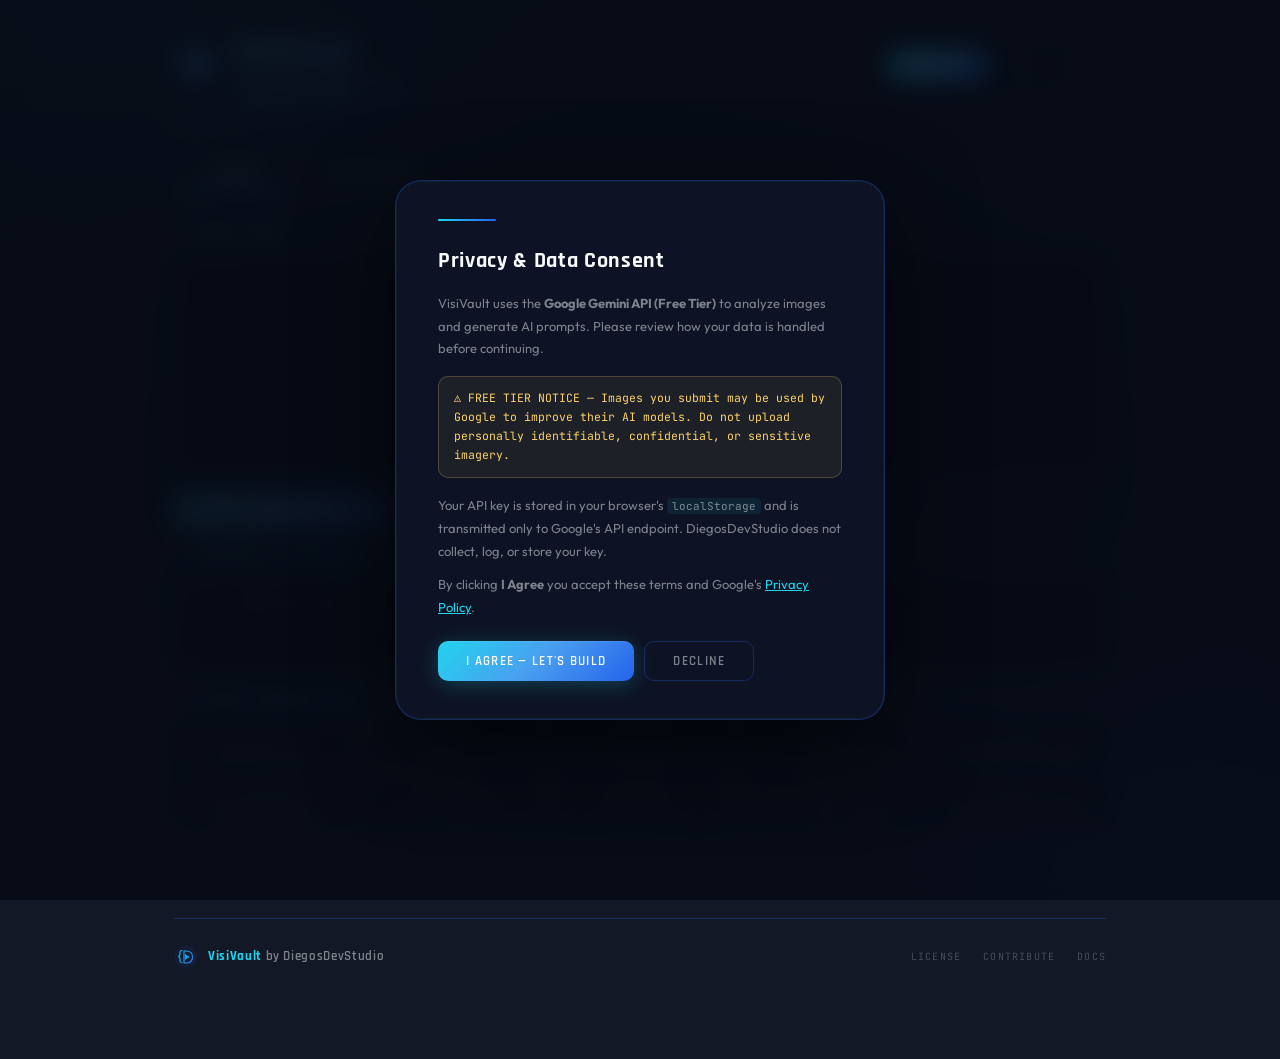
==== commit 84dda8ad: "Add files via upload Signed-off-by: diegosdevstudio <diegosdevstudio@gmail.com>" ====
--- a/index.html
+++ b/index.html
@@ -3,53 +3,73 @@
 <head>
   <meta charset="UTF-8" />
   <meta name="viewport" content="width=device-width, initial-scale=1.0" />
-  <title>VisiVault — Access Required</title>
+  <title>VisiVault — DiegosDevStudio</title>
   <link rel="preconnect" href="https://fonts.googleapis.com" />
   <link rel="preconnect" href="https://fonts.gstatic.com" crossorigin />
-  <link href="https://fonts.googleapis.com/css2?family=Rajdhani:wght@400;600;700&family=JetBrains+Mono:wght@300;400;500&family=Outfit:wght@300;400;500&display=swap" rel="stylesheet" />
+  <link href="https://fonts.googleapis.com/css2?family=Rajdhani:wght@400;500;600;700&family=JetBrains+Mono:ital,wght@0,300;0,400;0,500;1,300&family=Outfit:wght@300;400;500;600;700;800&display=swap" rel="stylesheet" />
   <style>
-    /* ═══════════════════════════════════════════════════
-       VISIVAULT GATEKEEPER — DiegosDevStudio
-       Brand: #121826 bg · #22D3EE cyan · #2563EB royal
-    ═══════════════════════════════════════════════════ */
+    /* ═══════════════════════════════════════════════════════════
+       VISIVAULT — DiegosDevStudio Official Design System
+       Brand Palette (from {D>} logo):
+         Background : #121826  Deep Charcoal / Midnight Slate
+         Cyan Accent: #22D3EE  Electric Cyan
+         Royal Blue : #2563EB  Royal Blue
+         Text       : #F8FAFC  Off-White / Silver
+       Model        : gemini-2.0-flash
+    ═══════════════════════════════════════════════════════════ */
     :root {
-      --bg:     #121826;
-      --cyan:   #22D3EE;
-      --royal:  #2563EB;
-      --text:   #F8FAFC;
-      --muted:  rgba(248,250,252,0.45);
-      --dim:    rgba(248,250,252,0.22);
-      --border: rgba(37,99,235,0.30);
-      --border-hi: rgba(34,211,238,0.28);
-      --surface: rgba(18,26,48,0.80);
-      --error:  #F87171;
-      --fd: 'Rajdhani', sans-serif;
-      --fu: 'Outfit', sans-serif;
-      --fm: 'JetBrains Mono', monospace;
+      --bg:          #121826;
+      --bg-deep:     #0b0f1a;
+      --bg-card:     rgba(18, 26, 48, 0.78);
+      --bg-input:    rgba(8, 12, 24, 0.80);
+      --surface:     rgba(22, 33, 58, 0.72);
+      --surface-s:   #151e36;
+      --surface2:    rgba(26, 38, 66, 0.60);
+      --border:      rgba(37, 99, 235, 0.30);
+      --border-hi:   rgba(34, 211, 238, 0.25);
+      --border-glow: rgba(34, 211, 238, 0.55);
+      --cyan:        #22D3EE;
+      --royal:       #2563EB;
+      --cyan-dim:    rgba(34, 211, 238, 0.12);
+      --royal-dim:   rgba(37,  99, 235, 0.12);
+      --text:        #F8FAFC;
+      --muted:       rgba(248, 250, 252, 0.48);
+      --dim:         rgba(248, 250, 252, 0.24);
+      --success:     #34D399;
+      --error:       #F87171;
+      --warn:        #FBD26A;
+      --r:           10px;
+      --rl:          18px;
+      --rxl:         26px;
+      --fd:          'Rajdhani', sans-serif;
+      --fu:          'Outfit', sans-serif;
+      --fm:          'JetBrains Mono', monospace;
     }
 
     *, *::before, *::after { box-sizing: border-box; margin: 0; padding: 0; }
-    html, body { height: 100%; }
+    html { scroll-behavior: smooth; }
 
     body {
       background: var(--bg);
       color: var(--text);
       font-family: var(--fu);
-      display: grid;
-      place-items: center;
+      font-size: 14px;
+      line-height: 1.65;
       min-height: 100vh;
-      overflow: hidden;
+      overflow-x: hidden;
       -webkit-font-smoothing: antialiased;
     }
 
-    /* ── Background ──────────────────────────────────── */
+    /* ── Midnight Background System ─────────────────────────── */
     #bg {
       position: fixed; inset: 0; z-index: 0; pointer-events: none;
       background:
-        radial-gradient(ellipse 70% 55% at 10% 5%,   rgba(34,211,238,0.07) 0%, transparent 55%),
-        radial-gradient(ellipse 60% 65% at 92% 95%,  rgba(37, 99,235,0.09) 0%, transparent 55%),
+        radial-gradient(ellipse 75% 55% at 8% 0%,    rgba(34,211,238,0.07) 0%, transparent 55%),
+        radial-gradient(ellipse 60% 70% at 95% 100%, rgba(37, 99,235,0.09) 0%, transparent 55%),
+        radial-gradient(ellipse 50% 50% at 50% 50%,  rgba(8, 12, 26, 0.98) 0%, transparent 100%),
         #121826;
     }
+    /* Precision grid overlay */
     #grid {
       position: fixed; inset: 0; z-index: 0; pointer-events: none;
       background-image:
@@ -57,260 +77,1036 @@
         linear-gradient(90deg, rgba(34,211,238,0.018) 1px, transparent 1px);
       background-size: 52px 52px;
     }
+    /* Film grain */
     #grain {
       position: fixed; inset: 0; z-index: 0; pointer-events: none; opacity: 0.4;
       background-image: url("data:image/svg+xml,%3Csvg xmlns='http://www.w3.org/2000/svg' width='260' height='260'%3E%3Cfilter id='n'%3E%3CfeTurbulence type='fractalNoise' baseFrequency='0.86' numOctaves='4' stitchTiles='stitch'/%3E%3C/filter%3E%3Crect width='260' height='260' filter='url(%23n)' opacity='0.038'/%3E%3C/svg%3E");
       background-size: 260px 260px;
     }
 
-    /* ── Gate Card ───────────────────────────────────── */
-    .gate {
-      position: relative; z-index: 1;
-      background: rgba(14, 20, 40, 0.88);
-      backdrop-filter: blur(24px) saturate(1.5);
-      -webkit-backdrop-filter: blur(24px) saturate(1.5);
-      border: 1px solid var(--border);
-      border-radius: 24px;
-      padding: 48px 52px;
-      width: 100%;
-      max-width: 440px;
-      margin: 0 20px;
-      box-shadow:
-        0 32px 80px rgba(0,0,0,0.55),
-        0 0 0 1px rgba(34,211,238,0.05) inset;
-      animation: slideUp 0.42s cubic-bezier(.22,1,.36,1);
-    }
-    @keyframes slideUp {
-      from { opacity: 0; transform: translateY(24px) scale(0.97); }
-      to   { opacity: 1; transform: translateY(0)    scale(1); }
-    }
-
-    /* Cyan accent bar at top — matches brand modal style */
-    .gate::before {
-      content: ''; display: block;
-      height: 2px; width: 64px;
-      background: linear-gradient(90deg, var(--cyan), var(--royal));
-      border-radius: 2px;
-      margin: 0 auto 28px;
-    }
-
-    /* ── Logo ────────────────────────────────────────── */
-    .logo-wrap {
-      display: flex; flex-direction: column; align-items: center;
-      gap: 10px; margin-bottom: 32px;
-    }
-    .logo-svg { width: 64px; height: 64px; }
+    /* ── App Shell ───────────────────────────────────────────── */
+    #app { position: relative; z-index: 1; max-width: 980px; margin: 0 auto; padding: 0 24px 90px; }
+
+    /* ── Header ──────────────────────────────────────────────── */
+    header {
+      display: flex; align-items: center; justify-content: space-between;
+      padding: 28px 0 22px;
+      border-bottom: 1px solid var(--border);
+      position: relative;
+    }
+    header::after {
+      content: ''; position: absolute; bottom: -1px; left: 0; width: 220px; height: 1px;
+      background: linear-gradient(90deg, var(--cyan), var(--royal), transparent);
+    }
+
+    /* Logo Block */
+    .logo { display: flex; align-items: center; gap: 14px; }
+    .logo-svg { width: 48px; height: 48px; flex-shrink: 0; }
+    .logo-text { display: flex; flex-direction: column; gap: 2px; line-height: 1; }
     .logo-studio {
       font-family: var(--fm); font-size: 9px; letter-spacing: 0.24em;
       text-transform: uppercase; color: var(--muted);
     }
     .logo-name {
-      font-family: var(--fd); font-weight: 700; font-size: 34px;
-      letter-spacing: 0.04em; line-height: 1;
+      font-family: var(--fd); font-weight: 700; font-size: 30px; letter-spacing: 0.04em;
       background: linear-gradient(130deg, var(--cyan) 0%, #5aabf5 45%, var(--royal) 100%);
-      -webkit-background-clip: text; -webkit-text-fill-color: transparent;
-      background-clip: text;
-    }
-    .logo-sub {
-      font-family: var(--fm); font-size: 10px; letter-spacing: 0.12em;
+      -webkit-background-clip: text; -webkit-text-fill-color: transparent; background-clip: text;
+    }
+    .logo-tag {
+      font-family: var(--fm); font-size: 9px; letter-spacing: 0.1em;
       color: var(--dim); -webkit-text-fill-color: var(--dim);
     }
 
-    /* ── Dev Badge ───────────────────────────────────── */
-    .dev-badge {
-      display: inline-flex; align-items: center; gap: 6px;
-      font-family: var(--fm); font-size: 9px; letter-spacing: 0.16em;
+    /* Model badge */
+    .model-badge {
+      font-family: var(--fm); font-size: 9px; letter-spacing: 0.14em;
       text-transform: uppercase;
-      background: rgba(251,210,106,0.08);
-      border: 1px solid rgba(251,210,106,0.22);
-      border-radius: 999px; padding: 4px 12px;
-      color: #FBD26A; margin-bottom: 28px;
-      align-self: center;
-    }
-    .dev-badge::before { content: '⚠'; font-size: 10px; }
-
-    /* ── Form ────────────────────────────────────────── */
-    .field-label {
+      background: linear-gradient(135deg, rgba(34,211,238,0.12), rgba(37,99,235,0.12));
+      border: 1px solid rgba(34,211,238,0.22);
+      border-radius: 999px; padding: 3px 10px;
+      color: var(--cyan); margin-top: 3px; display: inline-block;
+    }
+
+    /* Controls */
+    .hdr-right { display: flex; align-items: center; gap: 10px; }
+
+    .toggle {
+      display: flex;
+      background: rgba(8, 12, 24, 0.88);
+      border: 1px solid var(--border);
+      border-radius: 999px; padding: 3px;
+      backdrop-filter: blur(12px);
+    }
+    .tog-btn {
+      font-family: var(--fd); font-weight: 600; font-size: 13px;
+      letter-spacing: 0.1em; text-transform: uppercase;
+      padding: 6px 20px; border-radius: 999px; border: none; cursor: pointer;
+      background: transparent; color: var(--muted); transition: all 0.24s ease;
+    }
+    .tog-btn.on {
+      background: linear-gradient(135deg, var(--cyan), var(--royal));
+      color: #fff; box-shadow: 0 2px 16px rgba(34,211,238,0.30);
+    }
+
+    .gear {
+      width: 38px; height: 38px; border-radius: 50%; cursor: pointer;
+      background: rgba(8,12,24,0.88); border: 1px solid var(--border);
+      color: var(--muted); display: grid; place-items: center;
+      transition: all 0.2s; backdrop-filter: blur(12px);
+    }
+    .gear:hover { border-color: var(--cyan); color: var(--cyan); box-shadow: 0 0 16px rgba(34,211,238,0.20); }
+    .gear svg { width: 16px; height: 16px; }
+
+    /* ── Tabs ────────────────────────────────────────────────── */
+    .tabs { display: flex; margin-top: 28px; border-bottom: 1px solid var(--border); }
+    .tab {
+      font-family: var(--fd); font-weight: 600; font-size: 13px;
+      letter-spacing: 0.12em; text-transform: uppercase;
+      padding: 12px 28px; border: none; cursor: pointer;
+      background: transparent; color: var(--muted);
+      position: relative; transition: color 0.2s;
+    }
+    .tab::after {
+      content: ''; position: absolute; bottom: -1px; left: 0; right: 0; height: 2px;
+      background: linear-gradient(90deg, var(--cyan), var(--royal));
+      transform: scaleX(0); transform-origin: left;
+      transition: transform 0.32s cubic-bezier(.22,1,.36,1);
+    }
+    .tab.on { color: var(--text); }
+    .tab.on::after { transform: scaleX(1); }
+    .tab-dot {
+      display: inline-block; width: 5px; height: 5px; border-radius: 50%;
+      background: linear-gradient(135deg, var(--cyan), var(--royal));
+      margin-right: 8px; vertical-align: middle;
+      opacity: 0; transform: scale(0); transition: all 0.2s;
+    }
+    .tab.on .tab-dot { opacity: 1; transform: scale(1); }
+
+    /* ── Panels ──────────────────────────────────────────────── */
+    .panel { display: none; padding-top: 32px; animation: fadeUp 0.34s ease; }
+    .panel.on { display: block; }
+    @keyframes fadeUp { from { opacity:0; transform:translateY(14px); } to { opacity:1; transform:translateY(0); } }
+
+    /* ── Glassmorphism ───────────────────────────────────────── */
+    .glass {
+      background: var(--bg-card);
+      backdrop-filter: blur(20px) saturate(1.6);
+      -webkit-backdrop-filter: blur(20px) saturate(1.6);
+      border: 1px solid var(--border);
+      border-radius: var(--rl);
+    }
+    .glass2 {
+      background: var(--surface2);
+      backdrop-filter: blur(10px);
+      -webkit-backdrop-filter: blur(10px);
+      border: 1px solid var(--border-hi);
+      border-radius: var(--r);
+    }
+
+    /* ── Section Label ───────────────────────────────────────── */
+    .lbl {
       font-family: var(--fm); font-size: 10px; font-weight: 500;
-      letter-spacing: 0.2em; text-transform: uppercase;
-      color: var(--cyan); display: flex; align-items: center; gap: 8px;
-      margin-bottom: 10px;
-    }
-    .field-label::before { content: ''; display: block; width: 12px; height: 1px; background: var(--cyan); }
-
-    input[type=password] {
-      width: 100%;
-      background: rgba(8,12,24,0.85);
-      border: 1px solid var(--border);
-      border-radius: 10px;
-      color: var(--text);
-      font-family: var(--fm); font-size: 18px;
-      letter-spacing: 0.3em;
-      padding: 14px 18px;
-      outline: none;
-      transition: border-color 0.2s, box-shadow 0.2s;
-      text-align: center;
-    }
-    input[type=password]:focus {
+      letter-spacing: 0.22em; text-transform: uppercase; color: var(--cyan);
+      display: flex; align-items: center; gap: 10px; margin-bottom: 12px;
+    }
+    .lbl::before { content: ''; display: block; width: 14px; height: 1px; background: var(--cyan); flex-shrink: 0; }
+    .lbl::after  { content: ''; flex: 1; height: 1px; background: linear-gradient(90deg, var(--border), transparent); }
+
+    /* ── Upload Zone ─────────────────────────────────────────── */
+    .upload {
+      border: 1.5px dashed var(--border);
+      border-radius: var(--rl);
+      background: rgba(8,12,24,0.60);
+      min-height: 220px;
+      display: flex; flex-direction: column; align-items: center; justify-content: center;
+      gap: 10px; cursor: pointer; position: relative; overflow: hidden;
+      transition: all 0.24s ease;
+    }
+    .upload:hover, .upload.drag {
       border-color: var(--cyan);
-      box-shadow: 0 0 0 3px rgba(34,211,238,0.10);
-    }
-    input[type=password]::placeholder {
-      letter-spacing: 0.1em;
-      font-size: 13px;
-      color: rgba(248,250,252,0.2);
-    }
-
-    /* ── Submit Button ───────────────────────────────── */
-    .submit-btn {
-      width: 100%; margin-top: 14px;
-      font-family: var(--fd); font-weight: 600; font-size: 14px;
-      letter-spacing: 0.12em; text-transform: uppercase;
-      padding: 13px; border-radius: 10px; border: none; cursor: pointer;
+      background: rgba(34,211,238,0.04);
+      box-shadow: 0 0 32px rgba(34,211,238,0.07) inset;
+    }
+    .upload input { position: absolute; inset: 0; opacity: 0; cursor: pointer; z-index: 2; }
+    .up-icon {
+      width: 58px; height: 58px; border-radius: 15px;
+      background: var(--cyan-dim); border: 1px solid var(--border);
+      display: grid; place-items: center; font-size: 24px; transition: all 0.2s;
+    }
+    .upload:hover .up-icon { border-color: var(--border-hi); background: rgba(34,211,238,0.11); }
+    .up-ttl { font-family: var(--fd); font-weight: 600; font-size: 15px; letter-spacing: .05em; color: var(--muted); }
+    .up-sub { font-family: var(--fm); font-size: 10px; color: var(--dim); }
+    #prevImg { max-width: 100%; max-height: 290px; border-radius: var(--r); object-fit: contain; display: none; z-index: 1; }
+
+    /* ── Buttons ─────────────────────────────────────────────── */
+    .btn {
+      font-family: var(--fd); font-weight: 600; font-size: 13px;
+      letter-spacing: 0.1em; text-transform: uppercase;
+      padding: 11px 28px; border-radius: var(--r); border: none; cursor: pointer;
+      transition: all 0.22s ease; display: inline-flex; align-items: center; gap: 8px; white-space: nowrap;
+    }
+    .btn-g {
       background: linear-gradient(135deg, var(--cyan) 0%, #4a9ff0 50%, var(--royal) 100%);
       color: #fff;
-      box-shadow: 0 4px 20px rgba(34,211,238,0.26), 0 1px 0 rgba(255,255,255,0.08) inset;
-      transition: all 0.22s ease;
-    }
-    .submit-btn:hover { transform: translateY(-2px); box-shadow: 0 8px 30px rgba(34,211,238,0.36); }
-    .submit-btn:active { transform: translateY(0); }
-
-    /* ── Feedback Messages ───────────────────────────── */
-    .msg {
-      margin-top: 14px; border-radius: 8px; padding: 10px 14px;
-      font-family: var(--fm); font-size: 11px; letter-spacing: 0.06em;
-      text-align: center; display: none;
-    }
-    .msg.show { display: block; animation: fadeIn 0.2s ease; }
-    .msg.err {
-      background: rgba(248,113,113,0.08);
-      border: 1px solid rgba(248,113,113,0.22);
-      color: var(--error);
-    }
-    .msg.ok {
-      background: rgba(34,211,238,0.08);
-      border: 1px solid rgba(34,211,238,0.22);
-      color: var(--cyan);
-    }
-    @keyframes fadeIn { from { opacity:0; } to { opacity:1; } }
-
-    /* ── Shake animation for wrong password ──────────── */
-    @keyframes shake {
-      0%,100% { transform: translateX(0); }
-      20%      { transform: translateX(-8px); }
-      40%      { transform: translateX( 8px); }
-      60%      { transform: translateX(-5px); }
-      80%      { transform: translateX( 5px); }
-    }
-    .shake { animation: shake 0.38s ease; }
-
-    /* ── Footer note ─────────────────────────────────── */
-    .gate-footer {
-      margin-top: 28px; text-align: center;
-      font-family: var(--fm); font-size: 9.5px;
-      letter-spacing: 0.1em; color: var(--dim);
-    }
+      box-shadow: 0 4px 20px rgba(34,211,238,0.24), 0 1px 0 rgba(255,255,255,0.08) inset;
+    }
+    .btn-g:hover:not(:disabled) { transform: translateY(-2px); box-shadow: 0 8px 30px rgba(34,211,238,0.34); }
+    .btn-g:disabled { opacity: .38; cursor: not-allowed; transform: none; }
+    .btn-o { background: transparent; border: 1px solid var(--border); color: var(--muted); }
+    .btn-o:hover { border-color: var(--cyan); color: var(--cyan); }
+    .btn-gh { background: transparent; color: var(--muted); padding: 8px 12px; }
+    .btn-gh:hover { color: var(--text); }
+
+    /* ── Inputs ──────────────────────────────────────────────── */
+    textarea, input[type=text], input[type=password] {
+      width: 100%;
+      background: var(--bg-input); border: 1px solid var(--border);
+      border-radius: var(--r); color: var(--text);
+      font-family: var(--fm); font-size: 12.5px; line-height: 1.72;
+      padding: 13px 16px; resize: vertical; outline: none;
+      transition: border-color 0.2s, box-shadow 0.2s;
+      backdrop-filter: blur(6px);
+    }
+    textarea:focus, input:focus {
+      border-color: var(--cyan);
+      box-shadow: 0 0 0 3px rgba(34,211,238,0.09);
+    }
+    textarea::placeholder, input::placeholder { color: var(--dim); }
+
+    /* ── Output Box ──────────────────────────────────────────── */
+    .out-wrap { position: relative; }
+    .out {
+      background: var(--bg-input); border: 1px solid var(--border); border-radius: var(--r);
+      padding: 16px 48px 16px 16px;
+      font-family: var(--fm); font-size: 12.5px; line-height: 1.80; color: var(--text);
+      min-height: 92px; white-space: pre-wrap; word-break: break-word; transition: border-color 0.2s;
+    }
+    .out.mt  { color: var(--dim); font-style: italic; }
+    .out.set { border-color: rgba(34,211,238,0.28); }
+    .cpbtn {
+      position: absolute; top: 10px; right: 10px;
+      background: var(--surface-s); border: 1px solid var(--border);
+      color: var(--muted); border-radius: 6px; padding: 4px 10px;
+      font-family: var(--fm); font-size: 10px; letter-spacing: 0.1em;
+      cursor: pointer; transition: all 0.18s;
+    }
+    .cpbtn:hover { border-color: var(--cyan); color: var(--cyan); }
+
+    /* ── Luxury Enhancer Tags ────────────────────────────────── */
+    .luxury-grid {
+      display: grid;
+      grid-template-columns: repeat(auto-fill, minmax(170px, 1fr));
+      gap: 9px;
+      margin-bottom: 14px;
+    }
+    .lux-tag {
+      font-family: var(--fm); font-size: 10.5px; letter-spacing: 0.07em;
+      padding: 9px 14px; border-radius: 8px;
+      background: rgba(8,12,24,0.75);
+      border: 1px solid var(--border);
+      color: var(--muted); cursor: pointer; transition: all 0.2s;
+      user-select: none; text-align: center; line-height: 1.3;
+    }
+    .lux-tag:hover {
+      border-color: rgba(34,211,238,0.40);
+      color: rgba(248,250,252,0.80);
+      background: rgba(34,211,238,0.05);
+    }
+    .lux-tag.on {
+      background: linear-gradient(135deg, rgba(34,211,238,0.16), rgba(37,99,235,0.16));
+      border-color: var(--cyan); color: var(--cyan);
+      box-shadow: 0 0 12px rgba(34,211,238,0.14);
+    }
+    .lux-tag .tag-cat {
+      display: block; font-size: 8.5px; letter-spacing: 0.14em;
+      text-transform: uppercase; color: var(--dim); margin-bottom: 2px;
+      transition: color 0.2s;
+    }
+    .lux-tag.on .tag-cat { color: rgba(34,211,238,0.6); }
+
+    /* Active pills row */
+    .active-pills {
+      display: flex; flex-wrap: wrap; gap: 7px; margin-top: 10px; min-height: 0;
+    }
+    .pill {
+      display: inline-flex; align-items: center; gap: 6px;
+      font-family: var(--fm); font-size: 10px; letter-spacing: 0.08em;
+      background: linear-gradient(135deg, rgba(34,211,238,0.14), rgba(37,99,235,0.14));
+      border: 1px solid rgba(34,211,238,0.30);
+      border-radius: 999px; padding: 4px 10px; color: var(--cyan);
+      animation: fadeUp 0.2s ease;
+    }
+    .pill-x {
+      background: none; border: none; color: rgba(34,211,238,0.5);
+      cursor: pointer; font-size: 12px; padding: 0; line-height: 1;
+      transition: color 0.15s;
+    }
+    .pill-x:hover { color: var(--cyan); }
+
+    /* ── Pro Panel ───────────────────────────────────────────── */
+    .pro { display: none; margin-top: 26px; border-top: 1px solid var(--border); padding-top: 24px; animation: fadeUp 0.3s ease; }
+    .pro.on { display: block; }
+    .pro-lbl {
+      font-family: var(--fm); font-size: 10px; font-weight: 500;
+      letter-spacing: 0.2em; text-transform: uppercase; color: var(--royal);
+      display: flex; align-items: center; gap: 8px; margin-bottom: 14px;
+    }
+    .pro-lbl::before { content: '⚡'; font-size: 12px; }
+    .pro-grid { display: grid; grid-template-columns: 1fr 1fr; gap: 16px; }
+    @media(max-width:580px) { .pro-grid { grid-template-columns: 1fr; } }
+
+    /* ── Loader ──────────────────────────────────────────────── */
+    .ld { display: none; align-items: center; gap: 10px; margin-top: 14px; }
+    .ld.on { display: flex; }
+    .spin {
+      width: 16px; height: 16px; border-radius: 50%;
+      border: 2px solid rgba(34,211,238,.15); border-top-color: var(--cyan);
+      animation: rot .65s linear infinite;
+    }
+    @keyframes rot { to { transform: rotate(360deg); } }
+    .ld-txt { font-family: var(--fm); font-size: 11px; color: var(--muted); }
+
+    /* ── Status Messages ─────────────────────────────────────── */
+    .st { font-family: var(--fm); font-size: 11px; padding: 9px 13px; border-radius: 8px; margin-top: 10px; }
+    .ok   { background: rgba(52,211,153,0.08); color: var(--success); border: 1px solid rgba(52,211,153,0.22); }
+    .err  { background: rgba(248,113,113,0.08); color: var(--error);  border: 1px solid rgba(248,113,113,0.22); }
+    .busy { background: rgba(251,210,106,0.08); color: var(--warn);   border: 1px solid rgba(251,210,106,0.22); }
+
+    /* ── Retry Banner ────────────────────────────────────────── */
+    .retry-bar {
+      display: none; align-items: center; gap: 10px;
+      background: rgba(251,210,106,0.07); border: 1px solid rgba(251,210,106,0.22);
+      border-radius: 8px; padding: 10px 14px; margin-top: 10px;
+      font-family: var(--fm); font-size: 11px; color: var(--warn);
+    }
+    .retry-bar.on { display: flex; }
+    .retry-spin {
+      width: 14px; height: 14px; border-radius: 50%; flex-shrink: 0;
+      border: 2px solid rgba(251,210,106,0.2); border-top-color: var(--warn);
+      animation: rot .8s linear infinite;
+    }
+
+    /* ── Scene Cards ─────────────────────────────────────────── */
+    .scenes { display: flex; flex-direction: column; gap: 12px; margin-top: 26px; }
+    .sc {
+      display: grid; grid-template-columns: 52px 1fr; gap: 14px; align-items: start;
+      padding: 16px 18px; animation: fadeUp 0.4s ease both;
+    }
+    .sc:nth-child(2){animation-delay:.06s} .sc:nth-child(3){animation-delay:.12s}
+    .sc:nth-child(4){animation-delay:.18s} .sc:nth-child(5){animation-delay:.24s}
+    .sc-num {
+      width: 44px; height: 44px; border-radius: 11px;
+      background: linear-gradient(135deg, var(--cyan), var(--royal));
+      display: grid; place-items: center;
+      font-family: var(--fd); font-weight: 700; font-size: 17px; color: #fff;
+      box-shadow: 0 4px 14px rgba(34,211,238,0.24);
+    }
+    .sc-lbl { font-family: var(--fm); font-size: 10px; letter-spacing: .14em; text-transform: uppercase; color: var(--cyan); margin-bottom: 5px; }
+    .sc-txt  { font-size: 13px; color: var(--text); line-height: 1.72; }
+
+    /* ── Modals ──────────────────────────────────────────────── */
+    .modal-bg {
+      position: fixed; inset: 0; z-index: 200;
+      background: rgba(6,10,20,0.82);
+      backdrop-filter: blur(12px); -webkit-backdrop-filter: blur(12px);
+      display: grid; place-items: center; animation: fi 0.18s ease;
+    }
+    @keyframes fi { from{opacity:0} to{opacity:1} }
+    .modal {
+      background: rgba(14,20,38,0.97);
+      backdrop-filter: blur(30px); -webkit-backdrop-filter: blur(30px);
+      border: 1px solid var(--border); border-radius: var(--rxl);
+      padding: 38px 42px; max-width: 490px; width: 92%;
+      box-shadow: 0 28px 90px rgba(0,0,0,0.60), 0 0 0 1px rgba(34,211,238,0.06) inset;
+      animation: mi 0.3s cubic-bezier(.22,1,.36,1);
+    }
+    @keyframes mi { from{opacity:0;transform:translateY(20px) scale(.97)} to{opacity:1;transform:none} }
+    .modal::before {
+      content: ''; display: block; height: 2px; width: 58px;
+      background: linear-gradient(90deg, var(--cyan), var(--royal));
+      border-radius: 2px; margin-bottom: 22px;
+    }
+    .modal h2 { font-family: var(--fd); font-weight: 700; font-size: 22px; letter-spacing: .03em; margin-bottom: 12px; }
+    .modal p  { font-size: 13px; color: var(--muted); line-height: 1.76; margin-bottom: 10px; }
+    .m-warn {
+      background: rgba(251,210,106,0.07); border: 1px solid rgba(251,210,106,0.22);
+      border-radius: var(--r); padding: 12px 15px;
+      font-family: var(--fm); font-size: 11.5px; color: var(--warn); margin: 16px 0; line-height: 1.65;
+    }
+    .m-err {
+      background: rgba(248,113,113,0.07); border: 1px solid rgba(248,113,113,0.22);
+      border-radius: var(--r); padding: 12px 15px;
+      font-family: var(--fm); font-size: 11.5px; color: var(--error); margin: 16px 0; line-height: 1.65;
+    }
+    .m-foot { display: flex; gap: 10px; margin-top: 22px; flex-wrap: wrap; }
+    .ilbl {
+      font-family: var(--fm); font-size: 10px; letter-spacing: .16em; text-transform: uppercase;
+      color: var(--muted); display: block; margin-bottom: 8px;
+    }
+
+    /* ── Footer ──────────────────────────────────────────────── */
+    footer {
+      border-top: 1px solid var(--border); margin-top: 80px; padding-top: 26px;
+      display: flex; align-items: center; justify-content: space-between; flex-wrap: wrap; gap: 12px;
+    }
+    .ft-left { display: flex; align-items: center; gap: 10px; }
+    .ft-logo { width: 24px; height: 24px; }
+    .ft-brand { font-family: var(--fd); font-weight: 600; font-size: 13px; color: var(--muted); letter-spacing: .05em; }
+    .ft-brand strong { color: var(--cyan); font-weight: 700; }
+    .ft-links { display: flex; gap: 22px; }
+    .ft-links a {
+      font-family: var(--fm); font-size: 10px; letter-spacing: .12em; text-transform: uppercase;
+      color: var(--dim); text-decoration: none; transition: color 0.2s;
+    }
+    .ft-links a:hover { color: var(--cyan); }
+
+    /* ── Responsive ──────────────────────────────────────────── */
+    @media(max-width:640px){
+      header { flex-wrap: wrap; gap: 14px; }
+      .logo-name { font-size: 24px; }
+      .tab { padding: 10px 16px; font-size: 11px; }
+      .modal { padding: 28px 22px; }
+      .luxury-grid { grid-template-columns: repeat(auto-fill, minmax(140px, 1fr)); }
+    }
+
+    /* ── Utilities ───────────────────────────────────────────── */
+    .flex { display:flex; } .aic { align-items:center; } .g10 { gap:10px; }
+    .mt12{margin-top:12px} .mt16{margin-top:16px} .mt20{margin-top:20px} .mt24{margin-top:24px}
+    .hidden { display:none !important; }
+    a { color:var(--cyan); }
+    code { font-family:var(--fm); font-size:11px; background:rgba(34,211,238,0.08); padding:1px 5px; border-radius:4px; }
   </style>
 </head>
 <body>
 
+<!-- Background layers -->
 <div id="bg"    aria-hidden="true"></div>
 <div id="grid"  aria-hidden="true"></div>
 <div id="grain" aria-hidden="true"></div>
 
-<div class="gate" role="main">
-
-  <!-- Logo -->
-  <div class="logo-wrap">
-    <svg class="logo-svg" viewBox="0 0 48 48" fill="none" xmlns="http://www.w3.org/2000/svg" aria-label="DiegosDevStudio logo">
-      <defs>
-        <linearGradient id="LG1" x1="0" y1="0" x2="48" y2="48" gradientUnits="userSpaceOnUse">
-          <stop offset="0%"   stop-color="#22D3EE"/>
-          <stop offset="50%"  stop-color="#4a9ff0"/>
-          <stop offset="100%" stop-color="#2563EB"/>
-        </linearGradient>
-        <linearGradient id="LG2" x1="4" y1="8" x2="26" y2="40" gradientUnits="userSpaceOnUse">
-          <stop offset="0%"   stop-color="#22D3EE" stop-opacity=".95"/>
-          <stop offset="100%" stop-color="#2563EB"/>
-        </linearGradient>
-        <filter id="glow" x="-25%" y="-25%" width="150%" height="150%">
-          <feGaussianBlur stdDeviation="1.4" result="b"/>
-          <feMerge><feMergeNode in="b"/><feMergeNode in="SourceGraphic"/></feMerge>
-        </filter>
-      </defs>
-      <circle cx="24" cy="24" r="23" fill="#131d34"/>
-      <circle cx="24" cy="24" r="23" fill="url(#LG1)" fill-opacity=".07"/>
-      <circle cx="24" cy="24" r="22.5" stroke="url(#LG1)" stroke-width=".5" stroke-opacity=".22"/>
-      <path d="M16 11 C13 11 12 12.5 12 14.5 L12 18.5 C12 20.5 11 21.5 9.5 23 C11 24.5 12 25.5 12 27.5 L12 31.5 C12 33.5 13 35 16 35"
-            stroke="url(#LG2)" stroke-width="2.5" stroke-linecap="round" stroke-linejoin="round" fill="none" filter="url(#glow)"/>
-      <path d="M20 12 L24 12 C32 12 37 16.5 37 24 C37 31.5 32 36 24 36 L20 36 Z"
-            stroke="url(#LG1)" stroke-width="2.5" stroke-linejoin="round" fill="none" filter="url(#glow)"/>
-      <path d="M22 18 L31.5 24 L22 30 Z" fill="url(#LG1)" filter="url(#glow)"/>
-    </svg>
-    <span class="logo-studio">DiegosDevStudio</span>
-    <span class="logo-name">VisiVault</span>
-    <span class="logo-sub">Prompt Engineering Powerhouse</span>
-    <span class="dev-badge">Development Preview</span>
+<!-- ══════════════════════════════════════════════════
+     CONSENT MODAL
+══════════════════════════════════════════════════ -->
+<div class="modal-bg" id="mConsent" role="dialog" aria-modal="true" aria-labelledby="ct">
+  <div class="modal">
+    <h2 id="ct">Privacy &amp; Data Consent</h2>
+    <p>VisiVault uses the <strong>Google Gemini API (Free Tier)</strong> to analyze images and generate AI prompts. Please review how your data is handled before continuing.</p>
+    <div class="m-warn">⚠ FREE TIER NOTICE — Images you submit may be used by Google to improve their AI models. Do not upload personally identifiable, confidential, or sensitive imagery.</div>
+    <p>Your API key is stored in your browser's <code>localStorage</code> and is transmitted only to Google's API endpoint. DiegosDevStudio does not collect, log, or store your key.</p>
+    <p>By clicking <strong>I Agree</strong> you accept these terms and Google's <a href="https://policies.google.com/privacy" target="_blank">Privacy Policy</a>.</p>
+    <div class="m-foot">
+      <button class="btn btn-g" id="cAgree">I Agree — Let's Build</button>
+      <button class="btn btn-o" id="cDecline">Decline</button>
+    </div>
   </div>
-
-  <!-- Password Form -->
-  <div class="field-label">Access Code</div>
-  <input
-    type="password"
-    id="pwInput"
-    placeholder="Enter access code"
-    autocomplete="off"
-    spellcheck="false"
-    onkeydown="if(event.key==='Enter') checkPassword()"
-    autofocus
-  />
-  <button class="submit-btn" onclick="checkPassword()">
-    Unlock Preview →
-  </button>
-
-  <div class="msg err" id="msgErr">⛔ Access Denied — incorrect password.</div>
-  <div class="msg ok"  id="msgOk" >✓ Access granted. Redirecting…</div>
-
-  <div class="gate-footer">
-    This is a password-protected development preview.<br>
-    Unauthorized access is prohibited.
+</div>
+
+<!-- ══════════════════════════════════════════════════
+     SETTINGS MODAL
+══════════════════════════════════════════════════ -->
+<div class="modal-bg hidden" id="mSettings" role="dialog" aria-modal="true" aria-labelledby="stitle">
+  <div class="modal">
+    <h2 id="stitle">API Settings</h2>
+    <div class="m-err">🔑 SECURITY WARNING — Your key is stored as plain text in browser <code>localStorage</code>. Do not use VisiVault on shared or public devices. Clear browser storage after use on untrusted machines. Never share your API key.</div>
+    <label class="ilbl" for="apiKey">Gemini API Key</label>
+    <input type="password" id="apiKey" placeholder="AIzaSy…" autocomplete="off" spellcheck="false"/>
+    <p style="font-family:var(--fm);font-size:10.5px;color:var(--dim);margin-top:8px;">
+      Free key → <a href="https://aistudio.google.com/app/apikey" target="_blank">aistudio.google.com</a>
+    </p>
+    <div class="m-foot">
+      <button class="btn btn-g"  id="saveKey">Save Key</button>
+      <button class="btn btn-o"  id="clearKey">Clear Key</button>
+      <button class="btn btn-gh" id="closeSet">Cancel</button>
+    </div>
   </div>
-
 </div>
 
+<!-- ══════════════════════════════════════════════════
+     APP
+══════════════════════════════════════════════════ -->
+<div id="app">
+
+  <!-- Header -->
+  <header>
+    <div class="logo">
+      <!-- {D> SVG logo — official cyan→royal gradient -->
+      <svg class="logo-svg" viewBox="0 0 48 48" fill="none" xmlns="http://www.w3.org/2000/svg" aria-label="DiegosDevStudio logo">
+        <defs>
+          <linearGradient id="LG1" x1="0" y1="0" x2="48" y2="48" gradientUnits="userSpaceOnUse">
+            <stop offset="0%"   stop-color="#22D3EE"/>
+            <stop offset="50%"  stop-color="#4a9ff0"/>
+            <stop offset="100%" stop-color="#2563EB"/>
+          </linearGradient>
+          <linearGradient id="LG2" x1="4" y1="8" x2="26" y2="40" gradientUnits="userSpaceOnUse">
+            <stop offset="0%"   stop-color="#22D3EE" stop-opacity=".95"/>
+            <stop offset="100%" stop-color="#2563EB"/>
+          </linearGradient>
+          <filter id="glow" x="-25%" y="-25%" width="150%" height="150%">
+            <feGaussianBlur stdDeviation="1.4" result="b"/>
+            <feMerge><feMergeNode in="b"/><feMergeNode in="SourceGraphic"/></feMerge>
+          </filter>
+        </defs>
+        <circle cx="24" cy="24" r="23" fill="#131d34"/>
+        <circle cx="24" cy="24" r="23" fill="url(#LG1)" fill-opacity=".07"/>
+        <circle cx="24" cy="24" r="22.5" stroke="url(#LG1)" stroke-width=".5" stroke-opacity=".22"/>
+        <!-- Curly brace { -->
+        <path d="M16 11 C13 11 12 12.5 12 14.5 L12 18.5 C12 20.5 11 21.5 9.5 23 C11 24.5 12 25.5 12 27.5 L12 31.5 C12 33.5 13 35 16 35"
+              stroke="url(#LG2)" stroke-width="2.5" stroke-linecap="round" stroke-linejoin="round" fill="none" filter="url(#glow)"/>
+        <!-- D shape -->
+        <path d="M20 12 L24 12 C32 12 37 16.5 37 24 C37 31.5 32 36 24 36 L20 36 Z"
+              stroke="url(#LG1)" stroke-width="2.5" stroke-linejoin="round" fill="none" filter="url(#glow)"/>
+        <!-- Play arrow > -->
+        <path d="M22 18 L31.5 24 L22 30 Z" fill="url(#LG1)" filter="url(#glow)"/>
+      </svg>
+
+      <div class="logo-text">
+        <span class="logo-studio">DiegosDevStudio</span>
+        <span class="logo-name">VisiVault</span>
+        <span class="logo-tag">Prompt Engineering Powerhouse</span>
+        <span class="model-badge">gemini-2.0-flash</span>
+      </div>
+    </div>
+
+    <div class="hdr-right">
+      <div class="toggle" role="group" aria-label="Experience mode">
+        <button class="tog-btn on" id="btnB" onclick="setMode('beginner')">Beginner</button>
+        <button class="tog-btn"    id="btnP" onclick="setMode('pro')">Pro</button>
+      </div>
+      <button class="gear" onclick="openSettings()" aria-label="API Settings" title="API Settings">
+        <svg viewBox="0 0 20 20" fill="currentColor">
+          <path fill-rule="evenodd" d="M11.49 3.17c-.38-1.56-2.6-1.56-2.98 0a1.532 1.532 0 01-2.286.948c-1.372-.836-2.942.734-2.106 2.106.54.886.061 2.042-.947 2.287-1.561.379-1.561 2.6 0 2.978a1.532 1.532 0 01.947 2.287c-.836 1.372.734 2.942 2.106 2.106a1.532 1.532 0 012.287.947c.379 1.561 2.6 1.561 2.978 0a1.533 1.533 0 012.287-.947c1.372.836 2.942-.734 2.106-2.106a1.533 1.533 0 01.947-2.287c1.561-.379 1.561-2.6 0-2.978a1.532 1.532 0 01-.947-2.287c.836-1.372-.734-2.942-2.106-2.106a1.532 1.532 0 01-2.287-.947zM10 13a3 3 0 100-6 3 3 0 000 6z" clip-rule="evenodd"/>
+        </svg>
+      </button>
+    </div>
+  </header>
+
+  <!-- Tabs -->
+  <nav class="tabs" role="tablist">
+    <button class="tab on" id="tv" role="tab" aria-selected="true"  onclick="switchTab('v')"><span class="tab-dot"></span>Vision</button>
+    <button class="tab"    id="ts" role="tab" aria-selected="false" onclick="switchTab('s')"><span class="tab-dot"></span>Storyboard</button>
+  </nav>
+
+
+  <!-- ══════════════════════════════════════════════════
+       VISION TAB
+  ══════════════════════════════════════════════════ -->
+  <section class="panel on" id="pv" role="tabpanel" aria-labelledby="tv">
+
+    <div class="lbl">Image Input</div>
+
+    <div class="upload glass2" id="upZone"
+         ondragover="dragOn(event)" ondrop="doDrop(event)" ondragleave="dragOff()">
+      <input type="file" id="imgIn" accept="image/*" onchange="onFile(event)"/>
+      <div id="upPH" style="display:flex;flex-direction:column;align-items:center;gap:10px">
+        <div class="up-icon">📸</div>
+        <div class="up-ttl">Drop an image or click to browse</div>
+        <div class="up-sub">JPEG · PNG · WEBP · max 10 MB</div>
+      </div>
+      <img id="prevImg" alt="Uploaded preview"/>
+    </div>
+
+    <div class="flex aic g10 mt16">
+      <button class="btn btn-g" id="aBtn" onclick="doAnalyze()" disabled>
+        <svg width="14" height="14" viewBox="0 0 20 20" fill="currentColor"><path d="M10 2a8 8 0 100 16A8 8 0 0010 2zm0 14a6 6 0 110-12 6 6 0 010 12zm-1-9a1 1 0 012 0v3l2.5 1.5a1 1 0 01-1 1.73L10 11.77V7z"/></svg>
+        Director's Analysis
+      </button>
+      <button class="btn btn-o hidden" id="clrBtn" onclick="clearImg()">Clear</button>
+    </div>
+
+    <div class="ld"        id="vLd"><div class="spin"></div><span class="ld-txt">Gemini 2.0 Flash is analyzing your image…</span></div>
+    <div class="retry-bar" id="vRetry"><div class="retry-spin"></div><span id="vRetryTxt">Server Busy — retrying in 6 seconds…</span></div>
+    <div id="vSt"></div>
+
+    <!-- Output -->
+    <div class="mt20">
+      <div class="lbl">Director's Treatment</div>
+      <div class="out-wrap">
+        <div class="out mt glass2" id="vOut">Your ~100-word Director's Treatment will appear here…</div>
+        <button class="cpbtn hidden" id="cpV" onclick="cp('vOut','cpV')">COPY</button>
+      </div>
+    </div>
+
+    <!-- Luxury Enhancer Tags — always visible below output -->
+    <div class="mt24">
+      <div class="lbl">Luxury Enhancer Tags</div>
+      <div class="luxury-grid" id="luxGrid"></div>
+      <div class="active-pills" id="activePills"></div>
+    </div>
+
+    <!-- PRO Panel — Vision -->
+    <div class="pro" id="proV">
+      <div class="pro-lbl">Pro Options</div>
+      <div class="pro-grid">
+        <div>
+          <div class="lbl" style="margin-bottom:8px">Custom Enhancers</div>
+          <textarea id="enhV" rows="2" placeholder="Add any additional tags…"></textarea>
+        </div>
+        <div>
+          <div class="lbl" style="margin-bottom:8px">Negative Prompts</div>
+          <textarea id="negV" rows="2" placeholder="blurry, low quality, watermark, overexposed…"></textarea>
+        </div>
+      </div>
+      <div class="flex aic g10 mt16">
+        <button class="btn btn-g" onclick="buildFinal()">⚡ Build Final Prompt</button>
+      </div>
+      <div class="mt16">
+        <div class="lbl" style="margin-bottom:8px">Final Composed Prompt</div>
+        <div class="out-wrap">
+          <div class="out mt glass2" id="vFin">Final prompt will appear here…</div>
+          <button class="cpbtn hidden" id="cpVF" onclick="cp('vFin','cpVF')">COPY</button>
+        </div>
+      </div>
+    </div>
+
+  </section>
+
+
+  <!-- ══════════════════════════════════════════════════
+       STORYBOARD TAB
+  ══════════════════════════════════════════════════ -->
+  <section class="panel" id="ps" role="tabpanel" aria-labelledby="ts">
+
+    <div class="lbl">Video Premise</div>
+    <textarea id="premise" rows="4"
+      placeholder="Describe your video concept… e.g. 'A lone astronaut discovers an abandoned greenhouse on Mars, tending to the last living plants as Earth memories surface in slow dissolves.'"></textarea>
+
+    <div class="flex aic g10 mt16">
+      <button class="btn btn-g" id="sBtn" onclick="doStory()">
+        <svg width="14" height="14" viewBox="0 0 20 20" fill="currentColor"><path d="M2 6a2 2 0 012-2h12a2 2 0 012 2v2a2 2 0 01-2 2H4a2 2 0 01-2-2V6zm0 6a2 2 0 012-2h12a2 2 0 012 2v2a2 2 0 01-2 2H4a2 2 0 01-2-2v-2z"/></svg>
+        Generate 5 Scenes
+      </button>
+    </div>
+
+    <div class="ld"        id="sLd"><div class="spin"></div><span class="ld-txt">Crafting your cinematic storyboard…</span></div>
+    <div class="retry-bar" id="sRetry"><div class="retry-spin"></div><span id="sRetryTxt">Server Busy — retrying in 6 seconds…</span></div>
+    <div id="sSt"></div>
+    <div class="scenes" id="scList"></div>
+
+    <!-- PRO Panel — Storyboard -->
+    <div class="pro" id="proS">
+      <div class="pro-lbl">Pro Options</div>
+      <div class="pro-grid">
+        <div>
+          <div class="lbl" style="margin-bottom:8px">Style Enhancers</div>
+          <textarea id="enhS" rows="2" placeholder="cinematic, ARRI Alexa 65, 4K Raw Log…"></textarea>
+        </div>
+        <div>
+          <div class="lbl" style="margin-bottom:8px">Negative Prompts</div>
+          <textarea id="negS" rows="2" placeholder="shaky cam, stock footage look, flat lighting…"></textarea>
+        </div>
+      </div>
+    </div>
+
+  </section>
+
+  <!-- Footer -->
+  <footer>
+    <div class="ft-left">
+      <svg class="ft-logo" viewBox="0 0 48 48" fill="none" xmlns="http://www.w3.org/2000/svg" aria-hidden="true">
+        <defs>
+          <linearGradient id="FLG" x1="0" y1="0" x2="48" y2="48" gradientUnits="userSpaceOnUse">
+            <stop offset="0%"   stop-color="#22D3EE"/>
+            <stop offset="100%" stop-color="#2563EB"/>
+          </linearGradient>
+        </defs>
+        <circle cx="24" cy="24" r="23" fill="#131d34"/>
+        <path d="M16 11 C13 11 12 12.5 12 14.5 L12 18.5 C12 20.5 11 21.5 9.5 23 C11 24.5 12 25.5 12 27.5 L12 31.5 C12 33.5 13 35 16 35"
+              stroke="url(#FLG)" stroke-width="2.3" stroke-linecap="round" fill="none"/>
+        <path d="M20 12 L24 12 C32 12 37 16.5 37 24 C37 31.5 32 36 24 36 L20 36 Z"
+              stroke="url(#FLG)" stroke-width="2.3" stroke-linejoin="round" fill="none"/>
+        <path d="M22 18 L31.5 24 L22 30 Z" fill="url(#FLG)"/>
+      </svg>
+      <div class="ft-brand"><strong>VisiVault</strong> by DiegosDevStudio</div>
+    </div>
+    <div class="ft-links">
+      <a href="LICENSE"         target="_blank">License</a>
+      <a href="CONTRIBUTING.md" target="_blank">Contribute</a>
+      <a href="README.md"       target="_blank">Docs</a>
+    </div>
+  </footer>
+
+</div><!-- /#app -->
+
+
 <script>
-  // ── Set your password here ────────────────────────
-  const PASSWORD = 'YOUR_PASSWORD';
-  // ── Target path for your app ──────────────────────
-  const APP_PATH = './preview/index.html';
-  // ─────────────────────────────────────────────────
-
-  function checkPassword() {
-    const input = document.getElementById('pwInput');
-    const errMsg = document.getElementById('msgErr');
-    const okMsg  = document.getElementById('msgOk');
-    const gate   = document.querySelector('.gate');
-
-    errMsg.classList.remove('show');
-    okMsg.classList.remove('show');
-
-    if (input.value === PASSWORD) {
-      okMsg.classList.add('show');
-      input.disabled = true;
-      document.querySelector('.submit-btn').disabled = true;
-      // Brief pause so user sees the success message before redirect
-      setTimeout(() => { window.location.href = APP_PATH; }, 900);
-    } else {
-      errMsg.classList.add('show');
-      input.value = '';
-      // Shake the card on wrong password
-      gate.classList.remove('shake');
-      void gate.offsetWidth; // force reflow to restart animation
-      gate.classList.add('shake');
-      setTimeout(() => gate.classList.remove('shake'), 400);
-      input.focus();
+/* ══════════════════════════════════════════════════════════════
+   VisiVault — DiegosDevStudio
+   Model   : gemini-2.0-flash
+   Retry   : while loop, max 3 attempts
+   429     : Server Busy banner + 6s setTimeout before retry
+   JSON    : markdown fence strip before JSON.parse()
+   Tags    : 10 Luxury Enhancer tags, active pills, injected into prompt
+   © 2025 DiegosDevStudio — MIT License
+══════════════════════════════════════════════════════════════ */
+
+// ── Constants ─────────────────────────────────────────────────
+const API_BASE    = 'https://generativelanguage.googleapis.com/v1beta/models/gemini-2.0-flash:generateContent';
+const MAX_RETRY   = 3;
+const RETRY_DELAY = 6000; // ms for 429 backoff
+
+// ── 10 Official Luxury Enhancer Tags ──────────────────────────
+const LUXURY_TAGS = [
+  { label: 'Editorial Vogue',       cat: 'Vibe'       },
+  { label: '4K Raw Log',            cat: 'Vibe'       },
+  { label: 'Portra 400',            cat: 'Film Stock' },
+  { label: 'f/1.2 Master Prime',    cat: 'Aperture'   },
+  { label: 'Volumetric Rim Light',  cat: 'Lighting'   },
+  { label: 'High-Key Fashion',      cat: 'Lighting'   },
+  { label: 'Arri Alexa 65',         cat: 'Camera'     },
+  { label: '85mm f/1.2',            cat: 'Lens'       },
+  { label: 'Micro-Texture Detail',  cat: 'Texture'    },
+  { label: 'Deep Obsidian Shadows', cat: 'Tone'       },
+];
+
+// ── State ──────────────────────────────────────────────────────
+let mode = 'beginner';
+let b64  = null;
+let mime = null;
+let activeTags = new Set(); // tracks active luxury tag labels
+
+// ── DOM Helpers ────────────────────────────────────────────────
+const g    = id => document.getElementById(id);
+const show = id => g(id).classList.remove('hidden');
+const hide = id => g(id).classList.add('hidden');
+const sleep = ms => new Promise(res => setTimeout(res, ms));
+
+// ── Boot ───────────────────────────────────────────────────────
+document.addEventListener('DOMContentLoaded', () => {
+  buildLuxuryTags();
+  if (localStorage.getItem('vv_c') === '1') hide('mConsent');
+});
+
+// ── Consent ────────────────────────────────────────────────────
+g('cAgree').onclick = () => { localStorage.setItem('vv_c', '1'); hide('mConsent'); };
+g('cDecline').onclick = () => {
+  g('mConsent').innerHTML = `<div class="modal" style="text-align:center">
+    <div style="font-size:36px;margin-bottom:12px">🚫</div>
+    <div style="font-family:var(--fd);font-size:18px;font-weight:700;margin-bottom:10px">Consent Required</div>
+    <div style="font-size:13px;color:var(--muted)">VisiVault requires your consent to use the Gemini API.<br>Reload the page to try again.</div>
+  </div>`;
+};
+
+// ── Settings ───────────────────────────────────────────────────
+function openSettings() {
+  const k = localStorage.getItem('vv_k');
+  if (k) g('apiKey').value = k;
+  show('mSettings');
+}
+g('closeSet').onclick  = () => { hide('mSettings'); g('apiKey').value = ''; };
+g('mSettings').onclick = e  => { if (e.target === g('mSettings')) { hide('mSettings'); g('apiKey').value = ''; } };
+g('saveKey').onclick   = () => {
+  const k = g('apiKey').value.trim();
+  if (!k) { toast('Enter a valid API key.'); return; }
+  localStorage.setItem('vv_k', k);
+  hide('mSettings'); g('apiKey').value = '';
+  toast('✓ API key saved securely.');
+};
+g('clearKey').onclick  = () => { localStorage.removeItem('vv_k'); g('apiKey').value = ''; toast('Key cleared from localStorage.'); };
+
+// ── Mode Toggle ────────────────────────────────────────────────
+function setMode(m) {
+  mode = m;
+  g('btnB').classList.toggle('on', m === 'beginner');
+  g('btnP').classList.toggle('on', m === 'pro');
+  document.querySelectorAll('.pro').forEach(p => p.classList.toggle('on', m === 'pro'));
+}
+
+// ── Tab Switching ──────────────────────────────────────────────
+function switchTab(t) {
+  ['v', 's'].forEach(id => {
+    g(`t${id}`).classList.toggle('on', id === t);
+    g(`t${id}`).setAttribute('aria-selected', id === t);
+    g(`p${id}`).classList.toggle('on', id === t);
+  });
+}
+
+// ── File Handling ──────────────────────────────────────────────
+function onFile(e)  { loadF(e.target.files[0]); }
+function dragOn(e)  { e.preventDefault(); g('upZone').classList.add('drag'); }
+function dragOff()  { g('upZone').classList.remove('drag'); }
+function doDrop(e)  {
+  e.preventDefault(); dragOff();
+  const f = e.dataTransfer.files[0];
+  if (f?.type.startsWith('image/')) loadF(f);
+}
+
+function loadF(f) {
+  if (!f) return;
+  if (f.size > 10 * 1024 * 1024) { setSt('vSt', 'File too large. Max 10 MB.', 'err'); return; }
+  const r = new FileReader();
+  r.onload = e => {
+    const s = e.target.result;
+    mime = f.type; b64 = s.split(',')[1];
+    const img = g('prevImg'); img.src = s; img.style.display = 'block';
+    g('upPH').style.display = 'none';
+    g('aBtn').disabled = false; show('clrBtn');
+  };
+  r.readAsDataURL(f);
+}
+
+function clearImg() {
+  b64 = mime = null;
+  const img = g('prevImg'); img.style.display = 'none'; img.src = '';
+  g('upPH').style.display = 'flex';
+  g('aBtn').disabled = true; hide('clrBtn'); g('imgIn').value = '';
+  setOut('vOut', '', true); g('vSt').innerHTML = '';
+}
+
+// ── API Key Guard ──────────────────────────────────────────────
+function getKey() {
+  const k = localStorage.getItem('vv_k');
+  if (!k) { openSettings(); throw new Error('Add your Gemini API key in ⚙ Settings first.'); }
+  return k;
+}
+
+// ── Core API Call with Retry Loop ─────────────────────────────
+// Handles: retry max 3, 429 Server Busy with 6s delay, response stripping
+async function callGemini(payload, retryBannerId) {
+  let key;
+  try { key = getKey(); } catch(e) { throw e; }
+
+  let attempt = 0;
+  while (attempt < MAX_RETRY) {
+    attempt++;
+    try {
+      const res = await fetch(`${API_BASE}?key=${key}`, {
+        method: 'POST',
+        headers: { 'Content-Type': 'application/json' },
+        body: JSON.stringify(payload),
+      });
+
+      // 429 — Server Busy: show banner, wait 6s, retry
+      if (res.status === 429) {
+        const banner = g(retryBannerId);
+        g(`${retryBannerId}Txt`).textContent =
+          `Server Busy — retrying in 6 seconds… (attempt ${attempt}/${MAX_RETRY})`;
+        banner.classList.add('on');
+        await sleep(RETRY_DELAY);
+        banner.classList.remove('on');
+        if (attempt === MAX_RETRY) throw new Error('Server is too busy. Please try again in a moment.');
+        continue;
+      }
+
+      const data = await res.json();
+      if (!res.ok) throw new Error(data.error?.message || `API error ${res.status}`);
+
+      // Strip markdown fences before returning raw text
+      const raw = data.candidates?.[0]?.content?.parts?.[0]?.text ?? '';
+      return raw.replace(/```json|```/g, '').trim();
+
+    } catch (err) {
+      // Network errors on last attempt — re-throw
+      if (attempt === MAX_RETRY) throw err;
+      await sleep(1200); // brief pause on network error before retry
     }
   }
+}
+
+// ── Luxury Tag Builder ─────────────────────────────────────────
+function buildLuxuryTags() {
+  const grid = g('luxGrid');
+  LUXURY_TAGS.forEach(({ label, cat }) => {
+    const el = document.createElement('div');
+    el.className = 'lux-tag';
+    el.dataset.label = label;
+    el.innerHTML = `<span class="tag-cat">${cat}</span>${label}`;
+    el.onclick = () => toggleTag(el, label);
+    grid.appendChild(el);
+  });
+}
+
+function toggleTag(el, label) {
+  if (activeTags.has(label)) {
+    activeTags.delete(label);
+    el.classList.remove('on');
+  } else {
+    activeTags.add(label);
+    el.classList.add('on');
+  }
+  renderPills();
+}
+
+function renderPills() {
+  const container = g('activePills');
+  container.innerHTML = '';
+  activeTags.forEach(label => {
+    const pill = document.createElement('span');
+    pill.className = 'pill';
+    pill.innerHTML = `${esc(label)}<button class="pill-x" aria-label="Remove ${esc(label)}" onclick="removeTag('${esc(label)}')">✕</button>`;
+    container.appendChild(pill);
+  });
+}
+
+function removeTag(label) {
+  activeTags.delete(label);
+  // Deactivate the grid button too
+  const btn = g('luxGrid').querySelector(`[data-label="${label}"]`);
+  if (btn) btn.classList.remove('on');
+  renderPills();
+}
+
+function getActiveTagString() {
+  return activeTags.size > 0 ? [...activeTags].join(', ') : '';
+}
+
+// ── Vision — Director's Analysis ──────────────────────────────
+async function doAnalyze() {
+  if (!b64) return;
+  let key; try { key = getKey(); } catch(e) { setSt('vSt', e.message, 'err'); return; }
+
+  const btn = g('aBtn'); btn.disabled = true;
+  ldOn('vLd', true); g('vSt').innerHTML = ''; g('vRetry').classList.remove('on');
+
+  // Active luxury tags injected as mandatory modifiers
+  const tagLine = getActiveTagString()
+    ? `\n\nMANDATORY MODIFIERS — you MUST incorporate these into the treatment: ${getActiveTagString()}.`
+    : '';
+
+  // Creative Director — Director's Treatment system prompt
+  const sys = `You are a high-end Creative Director specializing in luxury branding and cinematic visual storytelling. Analyze the image provided. Generate a dense, technical "Director's Treatment" (exactly ~100 words) for an image generation engine. Include Lighting (volumetric, high-key fashion), Texture (premium materials like brushed gold, marble), Camera (85mm f/1.2, Arri Alexa), and a sophisticated Palette. Provide ONLY the prompt paragraph. No conversational filler.${tagLine}`;
+
+  const payload = {
+    contents: [{
+      parts: [
+        { inline_data: { mime_type: mime, data: b64 } },
+        { text: sys }
+      ]
+    }]
+  };
+
+  try {
+    const txt = await callGemini(payload, 'vRetry');
+    if (!txt) throw new Error('Empty response from Gemini.');
+    setOut('vOut', txt, false);
+    show('cpV');
+    setSt('vSt', '✓ Director\'s Treatment generated.', 'ok');
+  } catch(e) {
+    setSt('vSt', `Error: ${e.message}`, 'err');
+  } finally {
+    ldOn('vLd', false); btn.disabled = false;
+    g('vRetry').classList.remove('on');
+  }
+}
+
+// ── Build Final Prompt (Pro) ───────────────────────────────────
+function buildFinal() {
+  const base = g('vOut').textContent.trim();
+  if (!base || base.includes('appear here')) { setSt('vSt', 'Generate a Director\'s Treatment first.', 'err'); return; }
+  const tags = getActiveTagString();
+  const enh  = g('enhV').value.trim();
+  const neg  = g('negV').value.trim();
+  let fin = base;
+  if (tags) fin += `, ${tags}`;
+  if (enh)  fin += `, ${enh}`;
+  if (neg)  fin += ` --no ${neg}`;
+  setOut('vFin', fin, false);
+  show('cpVF');
+}
+
+// ── Storyboard Generation ──────────────────────────────────────
+async function doStory() {
+  const premise = g('premise').value.trim();
+  if (!premise) { setSt('sSt', 'Enter a premise first.', 'err'); return; }
+  let key; try { key = getKey(); } catch(e) { setSt('sSt', e.message, 'err'); return; }
+
+  const btn = g('sBtn'); btn.disabled = true;
+  ldOn('sLd', true); g('sSt').innerHTML = ''; g('scList').innerHTML = '';
+  g('sRetry').classList.remove('on');
+
+  const prompt = `You are a professional AI video director for Sora, Runway, and Pika Labs.
+Premise: "${premise}"
+
+Generate exactly 5 sequential scene descriptions. Each must be camera-direction-ready: include shot type, movement, lighting, and emotional tone. 40–60 words per scene.
+
+Respond ONLY with a valid JSON array — no markdown fences, no extra text:
+[
+  {"label":"Scene 1: The Hook","desc":"..."},
+  {"label":"Scene 2: The Build","desc":"..."},
+  {"label":"Scene 3: The Turn","desc":"..."},
+  {"label":"Scene 4: The Climax","desc":"..."},
+  {"label":"Scene 5: The Resolution","desc":"..."}
+]`;
+
+  const payload = { contents: [{ parts: [{ text: prompt }] }] };
+
+  try {
+    const raw = await callGemini(payload, 'sRetry');
+    if (!raw) throw new Error('Empty response from Gemini.');
+
+    // JSON is already stripped of fences by callGemini — parse directly
+    const scenes = JSON.parse(raw);
+    const list = g('scList');
+    scenes.forEach((s, i) => {
+      const c = document.createElement('div');
+      c.className = 'sc glass2';
+      c.innerHTML = `
+        <div class="sc-num">${i + 1}</div>
+        <div>
+          <div class="sc-lbl">${esc(s.label)}</div>
+          <div class="sc-txt">${esc(s.desc)}</div>
+        </div>`;
+      list.appendChild(c);
+    });
+    setSt('sSt', '✓ 5 cinematic scenes generated.', 'ok');
+  } catch(e) {
+    setSt('sSt', `Error: ${e.message}`, 'err');
+  } finally {
+    ldOn('sLd', false); btn.disabled = false;
+    g('sRetry').classList.remove('on');
+  }
+}
+
+// ── Utility Functions ──────────────────────────────────────────
+function ldOn(id, on) { g(id).classList.toggle('on', on); }
+
+function setOut(id, txt, empty) {
+  const el = g(id);
+  if (empty) {
+    el.classList.add('mt'); el.classList.remove('set');
+    el.textContent = id === 'vOut'
+      ? 'Your ~100-word Director\'s Treatment will appear here…'
+      : 'Final prompt will appear here…';
+  } else {
+    el.textContent = txt || '';
+    el.classList.remove('mt'); el.classList.add('set');
+  }
+}
+
+function setSt(id, msg, type) {
+  g(id).innerHTML = `<div class="st ${type}">${esc(msg)}</div>`;
+}
+
+function cp(outId, btnId) {
+  navigator.clipboard.writeText(g(outId).textContent.trim()).then(() => {
+    const b = g(btnId), pv = b.textContent;
+    b.textContent = 'COPIED!';
+    setTimeout(() => b.textContent = pv, 1800);
+  });
+}
+
+function esc(s = '') {
+  return String(s)
+    .replace(/&/g, '&amp;')
+    .replace(/</g, '&lt;')
+    .replace(/>/g, '&gt;')
+    .replace(/"/g, '&quot;');
+}
+
+function toast(msg) {
+  const el = document.createElement('div');
+  el.style.cssText = [
+    'position:fixed', 'bottom:28px', 'left:50%', 'transform:translateX(-50%)',
+    'background:rgba(14,20,38,.97)', 'backdrop-filter:blur(14px)',
+    'border:1px solid var(--border)', 'color:var(--text)',
+    'padding:10px 24px', 'border-radius:10px',
+    'font-family:var(--fm)', 'font-size:11px', 'letter-spacing:.08em',
+    'z-index:9999', 'white-space:nowrap',
+    'box-shadow:0 8px 30px rgba(0,0,0,0.4)'
+  ].join(';');
+  el.textContent = msg;
+  document.body.appendChild(el);
+  setTimeout(() => el.remove(), 2600);
+}
 </script>
 </body>
 </html>
